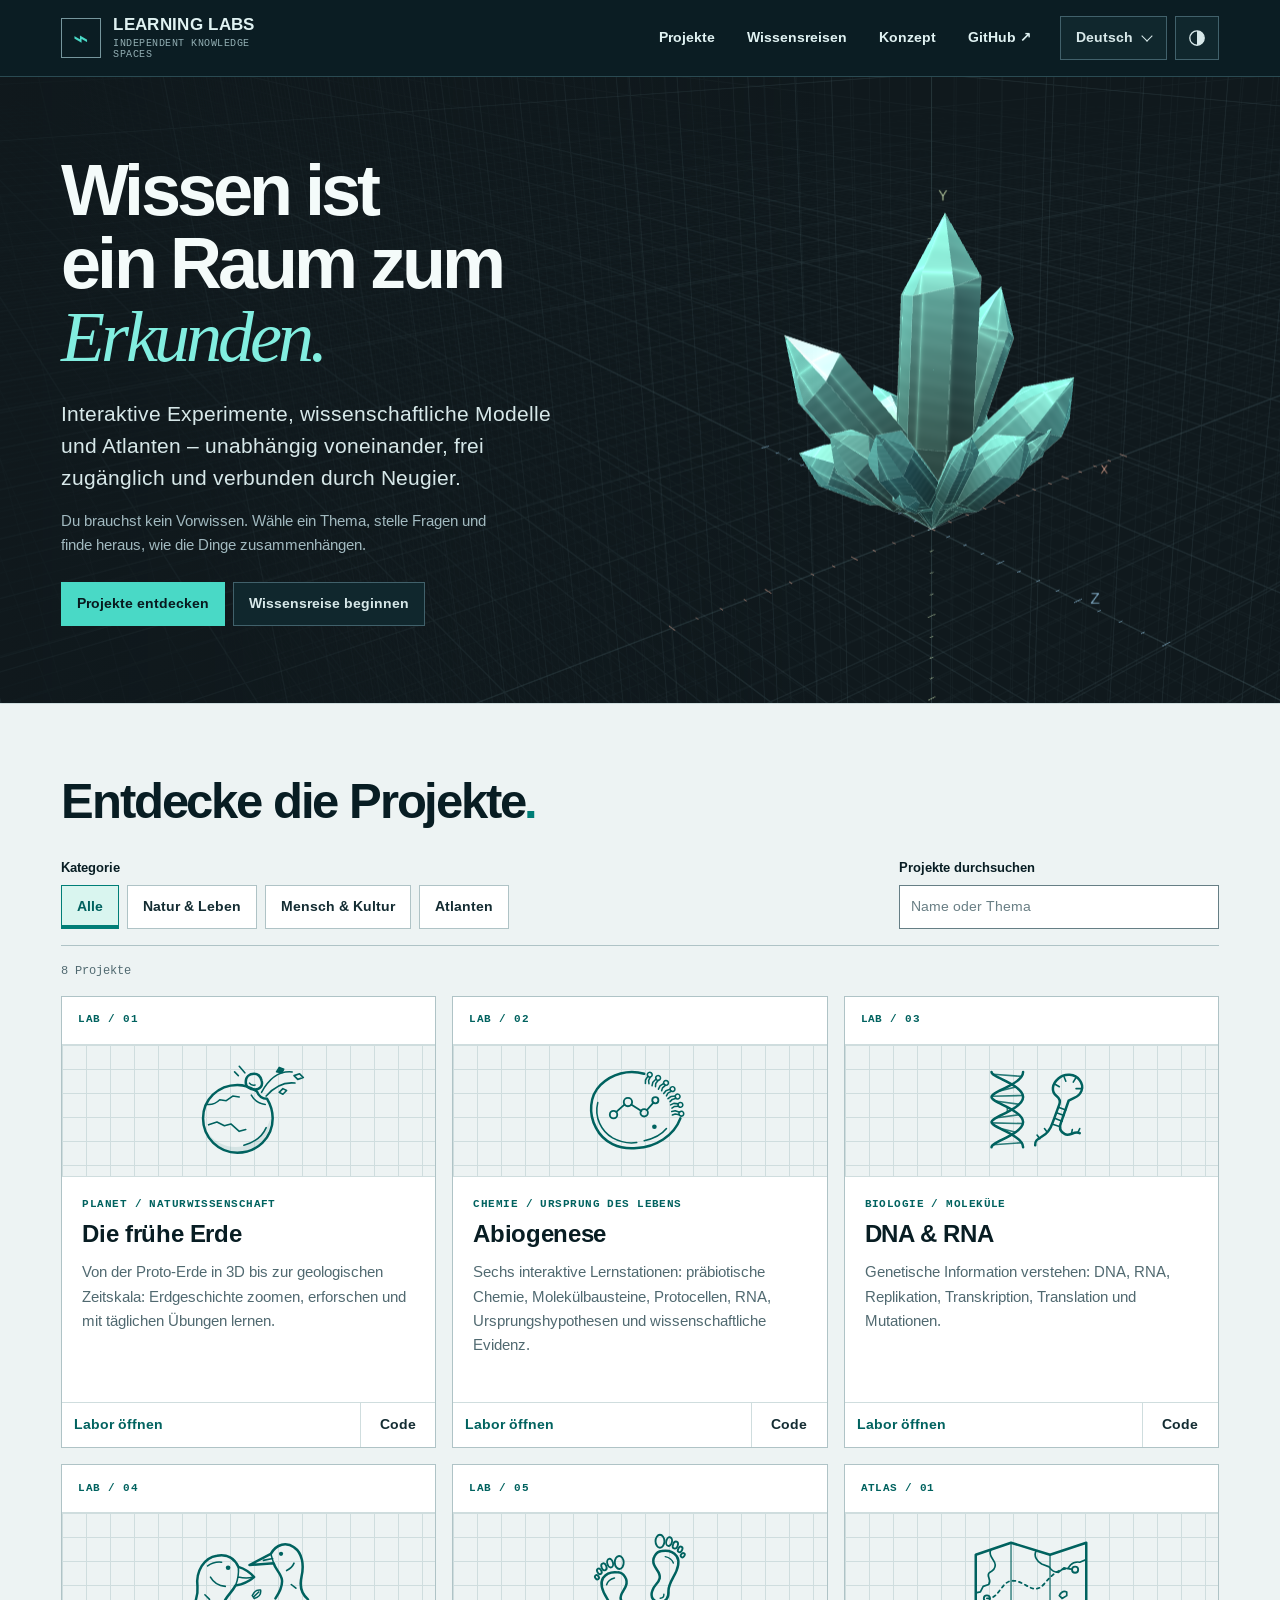
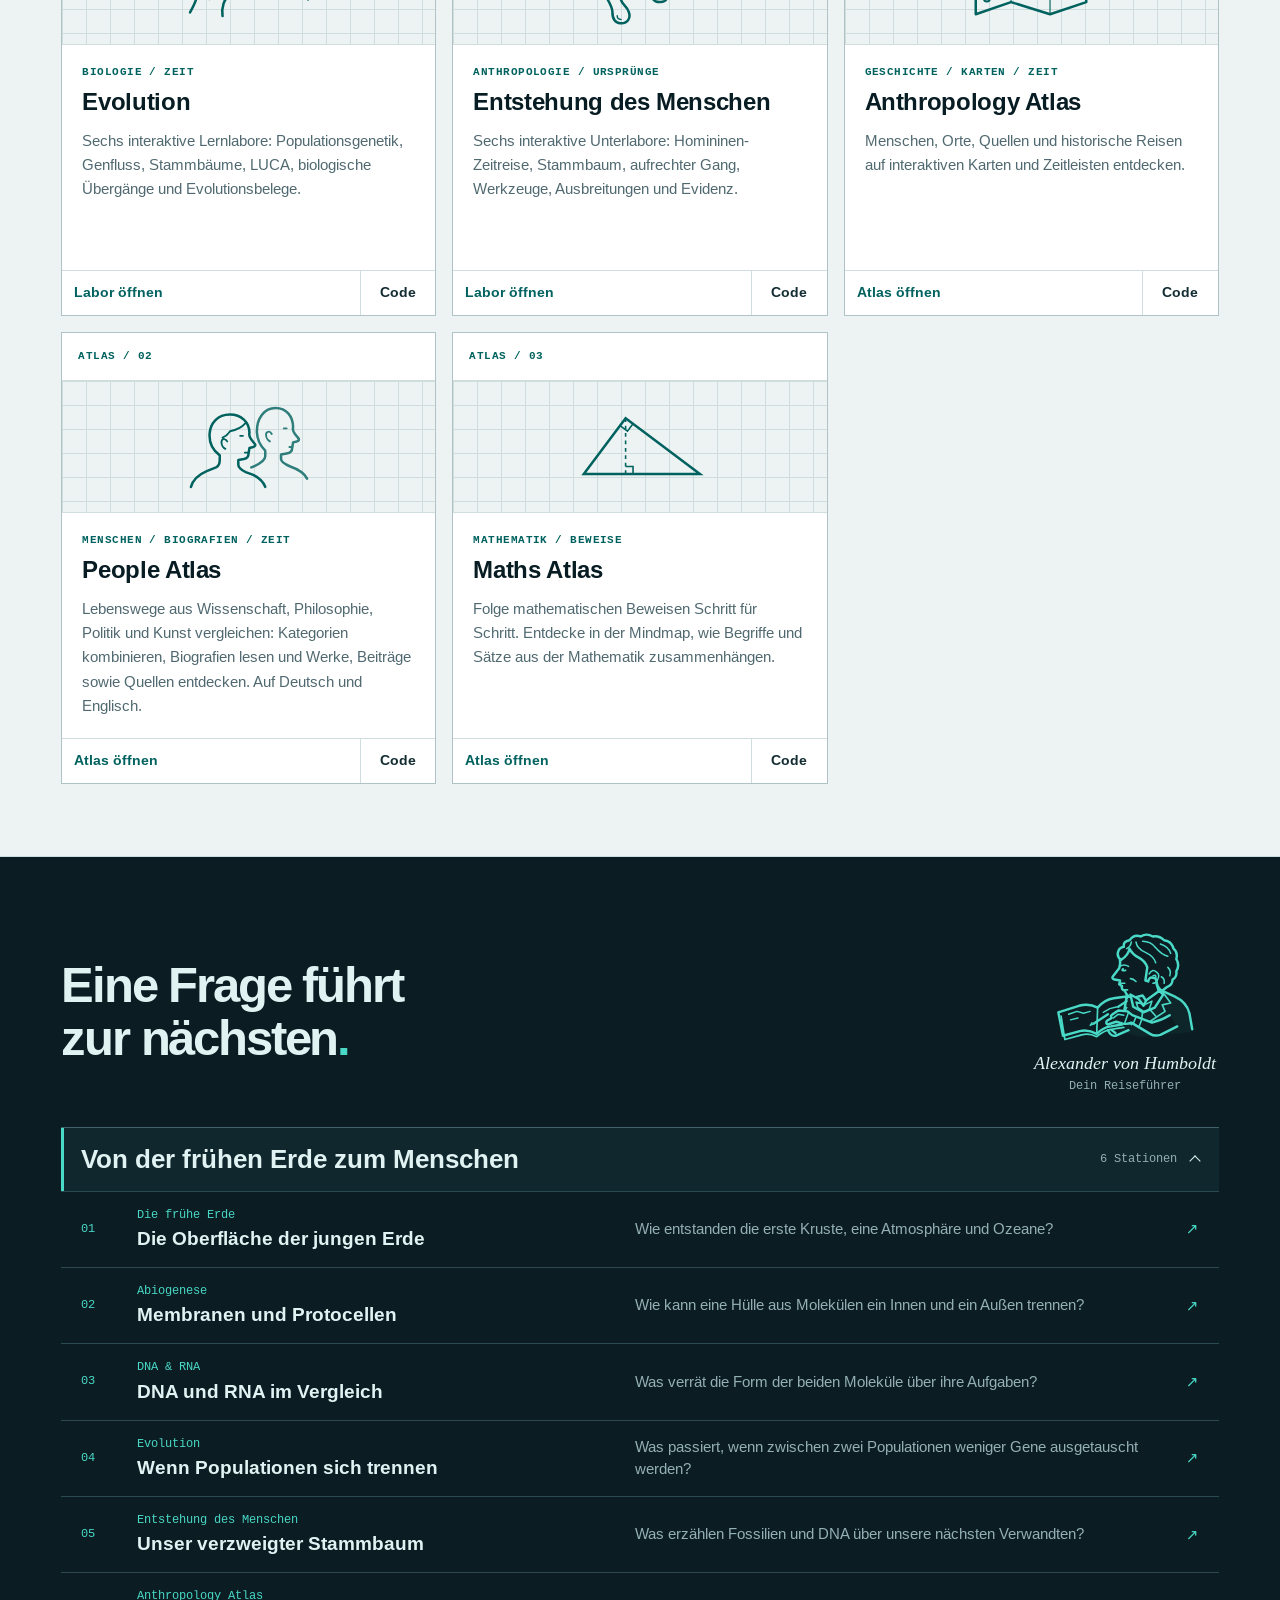
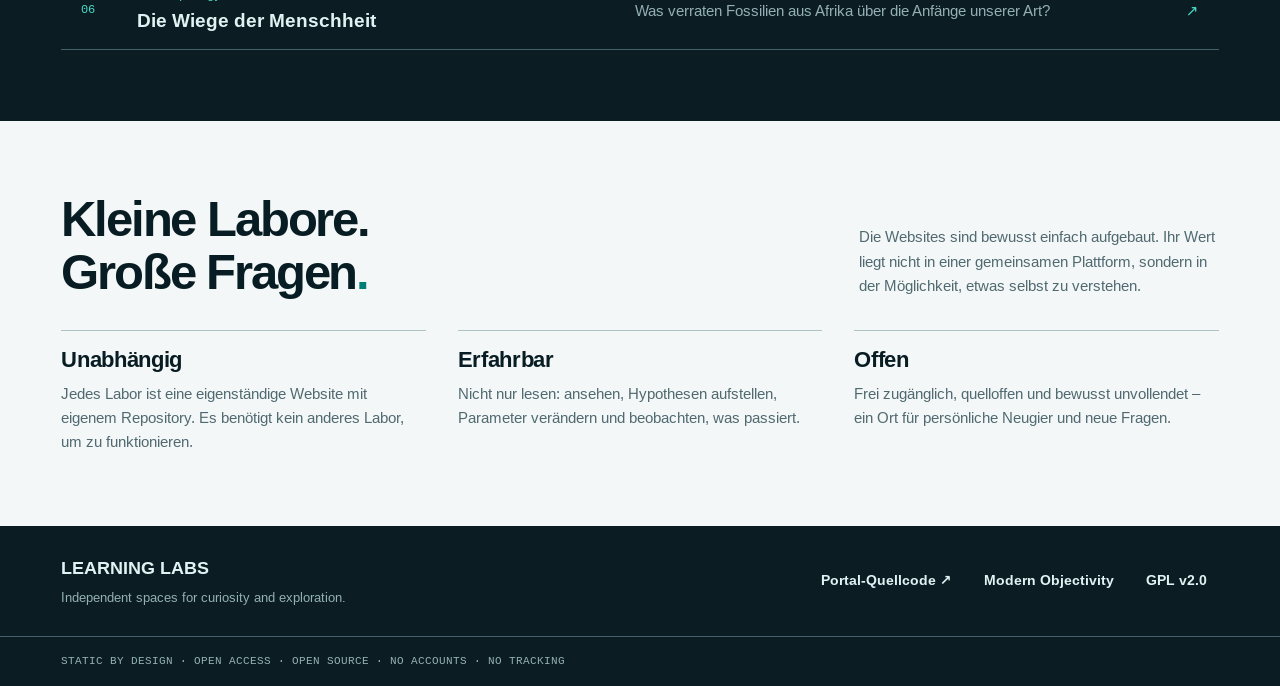
==== index.html @ 0958dcf1 "Make the Anthropology Atlas chapter the sixth journey stop" ====
<!doctype html>
<!-- Source: templates/directory.html, locales/ and journeys/. Publish the checked-in HTML directly. -->
<html lang="de">
<head>
<meta charset="utf-8">
<meta name="viewport" content="width=device-width,initial-scale=1">
<meta name="theme-color" content="#0b1d23">
<meta name="description" content="Unabhängige interaktive Wissenslabore, wissenschaftliche Modelle und Atlanten. Entdecke Projekte und folge einer Wissensreise.">
<title>Learning Labs – Interaktive Labore und Atlanten</title>
<link rel="alternate" hreflang="de" href="index.html">
<link rel="alternate" hreflang="en" href="en.html">
<script>
(() => {
  const media = matchMedia("(prefers-color-scheme: dark)");
  const key = "learning-labs-theme";
  let choice;
  try { choice = localStorage.getItem(key); } catch {}
  function applyTheme() {
    const dark = choice === "dark" || (choice !== "light" && media.matches);
    document.documentElement.dataset.theme = dark ? "dark" : "light";
    document.getElementById("theme-toggle")?.setAttribute("aria-pressed", String(dark));
  }
  applyTheme();
  media.addEventListener("change", applyTheme);
  document.addEventListener("DOMContentLoaded", () => {
    const toggle = document.getElementById("theme-toggle");
    applyTheme();
    toggle.addEventListener("click", () => {
      choice = document.documentElement.dataset.theme === "dark" ? "light" : "dark";
      try { localStorage.setItem(key, choice); } catch {}
      applyTheme();
    });
    toggle.hidden = false;
  });
})();
</script>
<script>
(() => {
  if (!/^https?:$/.test(location.protocol) || !window.IntersectionObserver || !window.ResizeObserver) return;
  const still = matchMedia('(prefers-reduced-motion: reduce), (forced-colors: active)');
  // Choose the seed before the browser can paint the full-grown fallback.
  if (!still.matches) document.documentElement.dataset.crystalView = 'seed';
  document.addEventListener('DOMContentLoaded', () => {
    import('./hero/controls.js').then(({ startCrystal }) => startCrystal(still))
      .catch(() => { delete document.documentElement.dataset.crystalView; });
  }, { once: true });
})();
</script>
<link rel="stylesheet" href="modern-objectivity.css">
<link rel="stylesheet" href="directory.css">
<script defer src="card-illustrations.js"></script>
<script defer src="directory.js"></script>
</head>
<body>
<a class="skip mo-btn" href="#main">Zum Inhalt springen</a>
<header data-theme="dark">
  <div class="wrap header-inner">
    <a class="brand" href="index.html" aria-label="Learning Labs – Startseite">
      <span class="brand-mark" aria-hidden="true">⌁</span>
      <span class="brand-name" lang="en"><strong>LEARNING LABS</strong><small>INDEPENDENT KNOWLEDGE SPACES</small></span>
    </a>
    <nav class="site-nav" aria-label="Hauptnavigation">
      <a href="#projects">Projekte</a>
      <a href="#journeys">Wissensreisen</a>
      <a href="#about">Konzept</a>
      <a href="https://github.com/philippklinz/learning-labs">GitHub<span class="external-mark" aria-hidden="true">↗</span></a>
    </nav>
    <div class="header-tools">
      <details class="language-menu">
        <summary class="mo-btn"><span class="mo-sr-only">Sprache wählen · </span>Deutsch<span class="chevron" aria-hidden="true"></span></summary>
        <nav class="language-options" aria-label="Sprache wählen"><a lang="de" hreflang="de" href="index.html" aria-current="page">Deutsch</a>
<a lang="en" hreflang="en" href="en.html">English</a></nav>
      </details>
      <button type="button" id="theme-toggle" class="mo-btn theme-toggle" aria-label="Dunkelmodus" title="Dunkelmodus" aria-pressed="false" hidden>
        <svg viewBox="0 0 20 20" aria-hidden="true"><circle cx="10" cy="10" r="8" fill="none" stroke="currentColor" stroke-width="1.5"/><path d="M10 2a8 8 0 0 1 0 16z" fill="currentColor"/></svg>
      </button>
    </div>
  </div>
</header>
<main id="main" tabindex="-1">
<section class="hero" data-theme="dark" aria-labelledby="hero-heading">
  <canvas class="hero-canvas" aria-hidden="true"></canvas>
  <div class="wrap hero-inner">
    <div class="hero-copy">
      <h1 id="hero-heading">Wissen ist <br>ein Raum zum<br><em>Erkunden.</em></h1>
      <p class="lead">Interaktive Experimente, wissenschaftliche Modelle und Atlanten – unabhängig voneinander, frei zugänglich und verbunden durch Neugier.</p>
      <p class="intro">Du brauchst kein Vorwissen. Wähle ein Thema, stelle Fragen und finde heraus, wie die Dinge zusammenhängen.</p>
      <div class="hero-links"><a class="mo-btn mo-btn-primary" href="#projects">Projekte entdecken</a><a class="mo-btn" href="#journeys">Wissensreise beginnen</a></div>
    </div>
    <figure class="study-window" role="img" aria-label="Schematische Darstellung eines Kristallbündels, das vom gemeinsamen Fuß im XYZ-Ursprung nach oben und außen wächst.">
      <img class="study-poster" src="hero/kristall.webp" width="960" height="640" alt="">
    </figure>
  </div>
</section>
<section class="catalog" id="projects"><div class="wrap">
  <div class="section-head"><h2>Entdecke die Projekte<span class="period">.</span></h2></div>
  <div class="filters" id="project-filters" hidden>
    <fieldset class="filter-group">
      <legend>Kategorie</legend>
      <div class="filter-buttons">
        <button type="button" class="mo-btn" data-filter="all" aria-controls="project-cards" aria-pressed="true">Alle</button>
        <button type="button" class="mo-btn" data-filter="nature" aria-controls="project-cards" aria-pressed="false">Natur &amp; Leben</button>
        <button type="button" class="mo-btn" data-filter="human" aria-controls="project-cards" aria-pressed="false">Mensch &amp; Kultur</button>
        <button type="button" class="mo-btn" data-filter="atlas" aria-controls="project-cards" aria-pressed="false">Atlanten</button>
      </div>
    </fieldset>
    <div class="search"><label for="project-search">Projekte durchsuchen</label><input type="search" id="project-search" class="mo-input" placeholder="Name oder Thema" autocomplete="off" aria-controls="project-cards"></div>
  </div>
  <p class="results" id="result-count" role="status" aria-live="polite" data-messages="{&quot;one&quot;:&quot;{count} Projekt&quot;,&quot;other&quot;:&quot;{count} Projekte&quot;}">8 Projekte</p>
  <div class="cards" id="project-cards">
<article class="card" data-project="early-earth" data-tags="nature" data-search="erde ursprung planet geologie ozeane atmosphäre frühgeschichte time geologische zeitskala trainer threejs protoerde akkretionsmodell">
  <div class="card-meta"><span class="card-num">LAB / 01</span></div>
  <div class="card-art">
    <svg data-illustration="impact" viewBox="0 0 155 112" fill="none" stroke-width="2.7" stroke-linecap="round" stroke-linejoin="round" aria-hidden="true" focusable="false">
    <path d="M86 36 C79 31 72 29 65 29 C44 29 28 45 28 65 C28 86 45 102 65 102 C86 102 103 86 103 65 Q103 54 97 44 Q89 44 86 36 Z"/>
    <path d="M31 78 C41 92 55 98 71 95 Q92 90 101 65 C101 84 88 98 70 101 Q44 104 31 78Z" fill="currentColor" fill-opacity=".10" stroke="none"/>
    <g stroke-width="1.7">
      <path d="M32 50 Q40 51 46 45 L53 46 L60 41 L67 42 M34 72 L43 69 L51 73 L58 71 L67 79 L74 77 M72 94 Q90 89 96 75"/>
      <path d="M80 40 Q85 49 95 50 M67 9 L73 16 M62 15 L66 19"/>
    </g>
    <g data-part="impactor">
      <path d="M91 24 C93 30 89 34 84 34 C78 34 74 31 74 26 C74 20 78 17 83 17 Q89 17 91 24Z"/>
      <path d="M78 27 Q80 30 84 29" stroke-width="1.65"/>
    </g>
    <g data-part="plume" stroke-width="1.7">
      <path d="M91 37 Q104 13 124 15 M96 41 Q110 25 127 27"/>
    </g>
    <g data-part="shardHigh"><path d="M107 15 L110 10 L115 12 L113 16 Z" fill="currentColor" stroke-width="1.4"/></g>
    <g data-part="shardFar"><path d="M126 19 L132 17 L136 21 L130 23 Z" stroke-width="1.8"/></g>
    <g data-part="shardLow"><path d="M110 37 L114 33 L118 35 L114 39 Z" stroke-width="1.7"/></g>
  </svg>
  </div>
  <div class="card-body">
    <p class="card-category">PLANET / NATURWISSENSCHAFT</p>
    <h3>Die frühe Erde</h3>
    <p>Von der Proto-Erde in 3D bis zur geologischen Zeitskala: Erdgeschichte zoomen, erforschen und mit täglichen Übungen lernen.</p>
  </div>
  <div class="card-actions">
    <a class="mo-btn card-open" href="https://philipp-klinz.net/lab-early-earth/" aria-label="Labor öffnen – Die frühe Erde">Labor öffnen</a>
    <a class="mo-btn card-source" href="https://github.com/philippklinz/lab-early-earth" aria-label="Code – Die frühe Erde">Code</a>
  </div>
</article>
<article class="card" data-project="abiogenesis" data-tags="nature" data-search="abiogenese ursprung leben chemie konzentration wasservolumen verdunstung praebiotisch protocellen membranen molekuele bausteine rna information kopieren hypothesen evidenz forschung studie">
  <div class="card-meta"><span class="card-num">LAB / 02</span></div>
  <div class="card-art">
    <svg data-illustration="vesicle" viewBox="0 0 155 112" fill="none" stroke-width="2.7" stroke-linecap="round" stroke-linejoin="round" aria-hidden="true" focusable="false">
    <defs>
      <g id="card-lipid" stroke-width="1.65">
        <path d="M-1.4 2 L-2.6 6.8 L-1.5 10.5 M1.3 2 L.8 6.5 L2.2 9.5"/>
        <circle r="2.6"/>
      </g>
    </defs>
    <g data-part="membrane">
      <path d="M82 17 C65 12 47 17 35 29 C23 41 22 60 30 75 C38 91 55 99 74 97 C94 96 114 84 121 65"/>
      <path d="M32 48 C28 64 36 79 48 86 Q61 93 74 91 M82 89 Q98 86 106 76" stroke-width="1.65"/>
      <use href="#card-lipid" transform="translate(88 18) rotate(18)"/>
      <use href="#card-lipid" transform="translate(97 21.5) rotate(30)"/>
      <use href="#card-lipid" transform="translate(105.5 26.8) rotate(42)"/>
      <use href="#card-lipid" transform="translate(112.5 33.5) rotate(55)"/>
      <use href="#card-lipid" transform="translate(118 41.5) rotate(69)"/>
      <use href="#card-lipid" transform="translate(121 50.5) rotate(82)"/>
      <use href="#card-lipid" transform="translate(122 60) rotate(95)"/>
    </g>
    <g data-part="chain" stroke-width="2">
      <path d="M52 58 L61 50 M68 50 L79 57 M85 56 L92 48"/>
      <circle cx="49" cy="61" r="4"/>
      <circle cx="64.5" cy="47.5" r="4.5"/>
      <circle cx="82" cy="59" r="4"/>
      <circle cx="94" cy="45.5" r="3.3"/>
    </g>
    <circle data-part="bead" cx="93" cy="74" r="2.5" fill="currentColor" stroke="none"/>
  </svg>
  </div>
  <div class="card-body">
    <p class="card-category">CHEMIE / URSPRUNG DES LEBENS</p>
    <h3>Abiogenese</h3>
    <p>Sechs interaktive Lernstationen: präbiotische Chemie, Molekülbausteine, Protocellen, RNA, Ursprungshypothesen und wissenschaftliche Evidenz.</p>
  </div>
  <div class="card-actions">
    <a class="mo-btn card-open" href="https://philipp-klinz.net/lab-abiogenesis/" aria-label="Labor öffnen – Abiogenese">Labor öffnen</a>
    <a class="mo-btn card-source" href="https://github.com/philippklinz/lab-abiogenesis" aria-label="Code – Abiogenese">Code</a>
  </div>
</article>
<article class="card" data-project="molecular-biology" data-tags="nature" data-search="dna rna molekularbiologie gene proteine transkription translation replikation mutation">
  <div class="card-meta"><span class="card-num">LAB / 03</span></div>
  <div class="card-art">
    <svg data-illustration="molecules" viewBox="0 0 155 112" fill="none" stroke-width="2.7" stroke-linecap="round" stroke-linejoin="round" aria-hidden="true" focusable="false">
    <path data-part="rungs" d="M67.46 19.8 L36.54 17.56 M56.79 28.64 L47.21 23.45 M42.81 35.68 L61.19 31.14 M35.17 41.16 L68.83 40.39 M39.15 46.37 L64.85 49.9 M52 52.8 L52 58.2 M64.85 61.1 L39.15 64.63 M68.83 70.61 L35.17 69.84 M61.19 79.86 L42.81 75.32 M47.21 87.55 L56.79 82.36 M36.54 93.44 L67.46 91.2" stroke-width="1.7" opacity=".82"/>
    <path data-part="backboneA" d="M69 15 C69 20.91 60.9 26.7 52 31.2 C43.1 35.7 35 38.91 35 42 C35 45.09 43.1 48.3 52 52.8 C60.9 57.3 69 63.09 69 69 C69 74.91 60.9 80.7 52 85.2 C43.1 89.7 35 92.91 35 96"/>
    <path data-part="backboneB" d="M35 15 C35 18.09 43.1 21.3 52 25.8 C60.9 30.3 69 36.09 69 42 C69 47.91 60.9 53.7 52 58.2 C43.1 62.7 35 65.91 35 69 C35 72.09 43.1 75.3 52 79.8 C60.9 84.3 69 90.09 69 96"/>
    <g data-part="hairpin">
      <path d="M82 94 C81 86 91 86 96 79 Q99 75 101 69 L108 50 Q110 45 105 41 C99 36 100 28 107 22 C114 16 125 17 130 24 C136 32 131 40 124 43 L118 46 L110 69 Q106 78 114 82 C119 85 124 78 130 81"/>
      <path d="M103 28 L108 31 M113 20 L115 25 M126 21 L123 26 M132 33 L126 33 M107 53l8 3 M105 59l8 3 M103 65l8 3 M100 71l9 3 M87 87l-3-4 M95 80l-3-4 M121 82l1-5 M128 80l2-4" stroke-width="1.7"/>
    </g>
  </svg>
  </div>
  <div class="card-body">
    <p class="card-category">BIOLOGIE / MOLEKÜLE</p>
    <h3>DNA &amp; RNA</h3>
    <p>Genetische Information verstehen: DNA, RNA, Replikation, Transkription, Translation und Mutationen.</p>
  </div>
  <div class="card-actions">
    <a class="mo-btn card-open" href="https://philipp-klinz.net/lab-molecular-biology/" aria-label="Labor öffnen – DNA &amp; RNA">Labor öffnen</a>
    <a class="mo-btn card-source" href="https://github.com/philippklinz/lab-molecular-biology" aria-label="Code – DNA &amp; RNA">Code</a>
  </div>
</article>
<article class="card" data-project="evolution" data-tags="nature" data-search="evolution arten natürliche selektion genetische drift population mutation stammbaum phylogenetik luca grosse uebergaenge evidenz fossilien genfluss">
  <div class="card-meta"><span class="card-num">LAB / 04</span></div>
  <div class="card-art">
    <svg data-illustration="finches" viewBox="0 0 155 112" fill="none" stroke-width="2.7" stroke-linecap="round" stroke-linejoin="round" aria-hidden="true" focusable="false">
    <g data-part="deepBeak">
      <path d="M14 93 C19 84 23 76 22 65 C20 49 29 34 43 32 C54 30 62 35 66 44 Q76 47 83 55 Q75 62 63 64 C59 72 52 76 50 84 Q48 90 49 97"/>
      <path d="M66 44 Q67 54 63 64 M66 55 Q75 57 82 55 M33 43 Q40 38 48 39 M36 55 Q41 64 52 65 M30 74 L35 79" stroke-width="1.7"/>
      <circle cx="55" cy="45" r="2.5" fill="currentColor" stroke="none"/>
    </g>
    <g data-part="fineBeak">
      <path d="M141 79 C134 73 132 64 134 55 C137 42 135 29 126 23 C118 17 107 19 101 30 L78 42 L104 40 C106 47 112 51 113 58 Q114 66 106 78"/>
      <path d="M101 30 L104 40 M93 37 L103 35 M118 48 Q124 45 126 40 M123 63 L128 67" stroke-width="1.7"/>
      <circle cx="112" cy="30" r="2.3" fill="currentColor" stroke="none"/>
    </g>
    <g data-part="seed" stroke-width="1.65">
      <path d="M81 75 Q84 68 90 69 Q91 76 83 78 Z M83 76 L88 71"/>
    </g>
  </svg>
  </div>
  <div class="card-body">
    <p class="card-category">BIOLOGIE / ZEIT</p>
    <h3>Evolution</h3>
    <p>Sechs interaktive Lernlabore: Populationsgenetik, Genfluss, Stammbäume, LUCA, biologische Übergänge und Evolutionsbelege.</p>
  </div>
  <div class="card-actions">
    <a class="mo-btn card-open" href="https://philipp-klinz.net/lab-evolution/" aria-label="Labor öffnen – Evolution">Labor öffnen</a>
    <a class="mo-btn card-source" href="https://github.com/philippklinz/lab-evolution" aria-label="Code – Evolution">Code</a>
  </div>
</article>
<article class="card" data-project="human-origins" data-tags="human" data-search="menschen homininen entstehung mensch fossilien archäologie palaeoanthropologie migration homo sapiens laetoli lucy werkzeuge neandertaler denisova menschenursprung">
  <div class="card-meta"><span class="card-num">LAB / 05</span></div>
  <div class="card-art">
    <svg data-illustration="footsteps" viewBox="0 0 155 112" fill="none" stroke-width="2.7" stroke-linecap="round" stroke-linejoin="round" aria-hidden="true" focusable="false">
    <defs>
      <g id="card-footprint" fill="currentColor">
        <path d="M-11 -11 C-16 -6 -15 3 -12 12 Q-9 22 -10 27 C-12 34 -10 40 -4 41 C3 43 8 38 7 31 C7 25 2 22 2 16 C2 10 8 8 11 3 C15 -3 12 -11 6 -13 Q-4 -17 -11 -11 Z"/>
        <g stroke-width="2">
          <ellipse cx="10" cy="-23" rx="4.8" ry="7" transform="rotate(12 10 -23)"/>
          <ellipse cx=".3" cy="-24.7" rx="3.1" ry="4.8"/>
          <ellipse cx="-7.1" cy="-22.4" rx="2.6" ry="3.9" transform="rotate(-9 -7.1 -22.4)"/>
          <ellipse cx="-13.1" cy="-18.9" rx="2.15" ry="3.2" transform="rotate(-18 -13.1 -18.9)"/>
          <ellipse cx="-17.1" cy="-13.4" rx="1.9" ry="2.5" transform="rotate(-25 -17.1 -13.4)"/>
        </g>
        <path d="M-9 -3 Q-6 -8 1 -8 M-6 32 Q-7 36 -3 37" fill="none" stroke-width="1.55"/>
      </g>
    </defs>
    <g transform="translate(51 64) rotate(-14)">
      <g data-part="leftPrint" fill-opacity="0"><use href="#card-footprint"/></g>
    </g>
    <g transform="translate(104 41) rotate(12) scale(-1 1)">
      <g data-part="rightPrint" fill-opacity="0"><use href="#card-footprint"/></g>
    </g>
  </svg>
  </div>
  <div class="card-body">
    <p class="card-category">ANTHROPOLOGIE / URSPRÜNGE</p>
    <h3>Entstehung des Menschen</h3>
    <p>Sechs interaktive Unterlabore: Homininen-Zeitreise, Stammbaum, aufrechter Gang, Werkzeuge, Ausbreitungen und Evidenz.</p>
  </div>
  <div class="card-actions">
    <a class="mo-btn card-open" href="https://philipp-klinz.net/lab-human-origins/" aria-label="Labor öffnen – Entstehung des Menschen">Labor öffnen</a>
    <a class="mo-btn card-source" href="https://github.com/philippklinz/lab-human-origins" aria-label="Code – Entstehung des Menschen">Code</a>
  </div>
</article>
<article class="card" data-project="anthropology-atlas" data-tags="atlas human" data-search="anthropology atlas anthropologie geschichte historische reisen kolumbus darwin magellan weltkarte zeitleiste menschen orte ereignisse">
  <div class="card-meta"><span class="card-num">ATLAS / 01</span></div>
  <div class="card-art">
    <svg data-illustration="map" viewBox="0 0 155 112" fill="none" stroke-width="2.7" stroke-linecap="round" stroke-linejoin="round" aria-hidden="true" focusable="false">
    <path d="M18 31 L56 18 L98 31 L137 18 V82 L98 95 L56 82 L18 95 Z"/>
    <path d="M56 19 V82 M98 31 V94" stroke-width="1.7" opacity=".72"/>
    <g stroke-width="1.8">
      <path d="M34 26 C31 33 39 36 39 42 Q39 47 33 50 C28 54 36 57 32 63 L26 65 L23 71 L18 72"/>
      <path d="M83 27 C80 32 84 38 89 41 L97 44 Q101 50 107 50 L113 45 L117 46 L120 42 Q124 38 130 39 L137 36"/>
      <path d="M108 75 Q111 69 116 71 L116 75 L111 78 Z"/>
    </g>
    <path data-part="route" d="M30 78 C44 79 45 58 59 59 S80 76 92 62 S111 44 125 47" stroke-width="1.9" stroke-dasharray="3 4"/>
    <g stroke-width="2">
      <circle cx="30" cy="78" r="3.3"/>
      <circle cx="125" cy="47" r="3.3"/>
    </g>
    <circle data-part="traveller" cx="30" cy="78" r="3.5" fill="currentColor" stroke="none" opacity="0"/>
  </svg>
  </div>
  <div class="card-body">
    <p class="card-category">GESCHICHTE / KARTEN / ZEIT</p>
    <h3>Anthropology Atlas</h3>
    <p>Menschen, Orte, Quellen und historische Reisen auf interaktiven Karten und Zeitleisten entdecken.</p>
  </div>
  <div class="card-actions">
    <a class="mo-btn card-open" href="https://philipp-klinz.net/anthropology-atlas-engine/" aria-label="Atlas öffnen – Anthropology Atlas">Atlas öffnen</a>
    <a class="mo-btn card-source" href="https://github.com/philippklinz/anthropology-atlas-engine" aria-label="Code – Anthropology Atlas">Code</a>
  </div>
</article>
<article class="card" data-project="people-atlas" data-tags="atlas human" data-search="people atlas personen menschen biografien biographien lebenswege zeitleiste zeit wissenschaft wissenschaftler wissenschaftlerinnen mathematik mathematiker mathematikerinnen philosophie philosophen philosophinnen erfindungen erfinder erfinderinnen politik kunst literatur frauen forschung deutsch englisch">
  <div class="card-meta"><span class="card-num">ATLAS / 02</span></div>
  <div class="card-art">
    <svg data-illustration="portraits" viewBox="0 0 155 112" fill="none" stroke-width="2.7" stroke-linecap="round" stroke-linejoin="round" aria-hidden="true" focusable="false">
    <g data-part="rear" opacity=".8">
      <path d="M80 78 Q95 72 95 66 V60 C89 54 86 47 86 39 C86 25 94 14 106 14 C118 14 125 23 125 35 Q124 38 127 42 L131 47 Q132 49 129 50 L125 51 L124 57 Q124 62 118 63 L112 64 V69 Q112 73 122 77 Q136 82 140 90"/>
      <path d="M115 36h3 M121 56h3 M102 42c-2-4-7-3-6 2 0 2 2 5 4 6" stroke-width="2"/>
    </g>
    <g data-part="front">
      <path d="M15 99 Q18 88 32 82 L42 78 Q46 76 46 70 V65 C39 60 35 52 35 44 C35 30 44 21 57 21 C69 21 78 29 78 41 Q77 44 80 48 L84 53 Q85 55 82 56 L78 57 L77 63 Q77 68 72 69 L66 70 V75 Q66 79 74 83 L82 86 Q92 91 95 99"/>
      <path d="M74 30 Q68 37 57 39 Q54 44 49 46 M68 44h3 M73 62h4 M54 50c-2-4-7-3-6 2 0 2 2 5 4 6" stroke-width="2"/>
    </g>
  </svg>
  </div>
  <div class="card-body">
    <p class="card-category">MENSCHEN / BIOGRAFIEN / ZEIT</p>
    <h3>People Atlas</h3>
    <p>Lebenswege aus Wissenschaft, Philosophie, Politik und Kunst vergleichen: Kategorien kombinieren, Biografien lesen und Werke, Beiträge sowie Quellen entdecken. Auf Deutsch und Englisch.</p>
  </div>
  <div class="card-actions">
    <a class="mo-btn card-open" href="https://philipp-klinz.net/people-atlas-engine/" aria-label="Atlas öffnen – People Atlas">Atlas öffnen</a>
    <a class="mo-btn card-source" href="https://github.com/philippklinz/people-atlas-engine" aria-label="Code – People Atlas">Code</a>
  </div>
</article>
<article class="card" data-project="maths-atlas" data-tags="atlas" data-search="maths atlas matheatlas mathe-atlas mathe atlas mathematik algebra arithmetik geometrie dreieck höhensatz hoehensatz brüche formeln lemma">
  <div class="card-meta"><span class="card-num">ATLAS / 03</span></div>
  <div class="card-art">
    <svg data-illustration="altitude" viewBox="0 0 155 112" fill="none" stroke-width="2.7" aria-hidden="true" focusable="false">
      <path d="M17 85L62 25L142 85Z"/>
      <path d="M62 25V85" stroke-width="1.7" stroke-dasharray="4 4"/>
      <path d="M56 33l8 6 6-8" stroke-width="1.7"/>
      <path data-part="angle" d="M62 77h8v8" stroke-width="1.7"/>
      <path data-part="construction" d="M62 25V85" pathLength="1" stroke-dasharray="1 1" stroke-dashoffset="1" stroke-width="2" opacity="0"/>
      <circle data-part="plumb" cx="62" cy="25" r="3" fill="currentColor" stroke="none" opacity="0"/>
    </svg>
  </div>
  <div class="card-body">
    <p class="card-category">MATHEMATIK / BEWEISE</p>
    <h3>Maths Atlas</h3>
    <p>Folge mathematischen Beweisen Schritt für Schritt. Entdecke in der Mindmap, wie Begriffe und Sätze aus der Mathematik zusammenhängen.</p>
  </div>
  <div class="card-actions">
    <a class="mo-btn card-open" href="https://philipp-klinz.net/maths-atlas-engine/" aria-label="Atlas öffnen – Maths Atlas">Atlas öffnen</a>
    <a class="mo-btn card-source" href="https://github.com/philippklinz/maths-atlas-engine" aria-label="Code – Maths Atlas">Code</a>
  </div>
</article>
  </div>
  <div id="no-results" class="empty" hidden><strong>Keine passenden Projekte gefunden.</strong><p>Versuche einen anderen Suchbegriff oder setze die Filter zurück.</p><button id="clear-search" class="mo-btn mo-btn-primary" type="button">Alle Projekte anzeigen</button></div>
</div></section>
<section class="journeys" id="journeys" data-theme="dark" aria-labelledby="journeys-heading"><div class="wrap">
  <div class="section-head journey-head">
    <h2 id="journeys-heading">Eine Frage führt <br>zur nächsten<span class="period">.</span></h2>
    <figure class="journey-guide">
      <details class="guide-dialogue">
        <summary aria-labelledby="guide-name guide-role" aria-describedby="guide-greeting" aria-controls="guide-greeting"><svg data-illustration="humboldt" viewBox="0 0 164 126" fill="none" stroke="currentColor" stroke-width="2.6" stroke-linecap="round" stroke-linejoin="round" aria-hidden="true" focusable="false">
  <!-- The high collar, neckcloth and swept-back hair belong to the portrait.
       The open field notebook and pencil give the guide a gesture of his own. -->
  <path fill="currentColor" fill-opacity=".045" d="M91 69 78 78Q69 84 64 98l14 12 21 5 54-5-3-19q-3-13-14-18l-15-9z" stroke="none"/>
  <path d="M89 70 78 77Q68 83 64 98m58-32 13 6q13 6 16 18l3 17"/>
  <path d="m86 72-9 11 7 1-4 7 9 11m34-34 8 11-9 2 3 7-21 14" stroke-width="1.8"/>
  <g data-part="head">
    <path fill="var(--mo-rail)" d="M81 23q-5 6-4 14l-1 5-7 9q-1 2 2 3l6 1-1 4 3 2q-1 4 3 5 3 8 11 7l8-2 4 6 14-8-3-10q10-9 12-24l-12-15z"/>
    <path fill="var(--mo-rail)" d="M78 33q-5-4-3-9 1-4 6-5-1-6 6-7 5-7 12-4 6-4 13 0 7-1 12 4 8 1 10 9 5 4 3 11 4 7 0 13 1 6-4 9 0 6-6 8l-5 4q-5-3-6-9 0-5-4-5-4-1-5 4l-3-1 2-14q-2-7-10-11-6-3-9-9-1 7-9 12z"/>
    <g stroke-width="1.65">
      <path d="M84 21q4-2 5-7m5 0q1 7 10 11 9 4 11 11m-14-23q9 0 14 7 7 8 13 9m-8-13q9 3 11 10m-3 15q4 4 2 9m-9 1q4 2 3 7"/>
      <path d="M77 40q4-3 9 0m-7 4q2 1 4 0m-6 14 5 0m-1 7 4 0m3-12q3 0 6 3"/>
      <path d="M108 48q3-6 8-2 4 3 1 8-2 4-5 4m0-8q4-2 3 2"/>
    </g>
    <circle cx="80" cy="43" r="1.25" fill="currentColor" stroke="none"/>
  </g>
  <path fill="var(--mo-rail)" d="m88 70 9 5 5 7 3-6 14-10 4 4-9 14-12 5-11-6z"/>
  <path d="m94 78 9 3 8-4-3 9-6 2-6-4zm7 10-1 9m8-12 7 8" stroke-width="1.7"/>
  <!-- The pages share a spine; the lower corner is supported by the other hand. -->
  <path fill="var(--mo-rail)" d="m11 89 22-7q11-3 20 2 8-9 17-10l14-2-5 30-12 2q-8 1-15 8-9-5-18-3l-18 5z"/>
  <path d="m14 93 4 25 18-5q8-2 16 2 8-7 17-8l12-2m-28-21-1 28" stroke-width="1.8"/>
  <path d="m22 91 9-3 7 2 7-2m-21 9 8-2m27-6 7-4 8-2" stroke-width="1.5"/>
  <path d="M64 108q3 7 8 6l14-6m-18 0 4 3"/>
  <g data-part="writingHand">
    <path fill="var(--mo-rail)" d="M130 92q-8 5-19 8l-21-8-5-4-10-1-6 4q-3 2-1 4l-5 3q-2 3 1 4l9-3 7 2q5 1 9-1l20 12q5 3 11 1l18-9"/>
    <path d="m86 89-4 11m12-6-3 7m9-4-3 8m-27-10 5-4 6 1" stroke-width="1.65"/>
    <path d="m49 101 15-10m11-8 9-6" stroke-width="2.5"/>
    <path d="m49 101-4 2 2-3" stroke-width="1.45"/>
  </g>
</svg></summary>
        <p class="guide-speech" id="guide-greeting">Was wollen wir heute erkunden?</p>
      </details>
      <figcaption><strong id="guide-name">Alexander von Humboldt</strong><span id="guide-role">Dein Reiseführer</span></figcaption>
    </figure>
  </div>
  <div class="journey-shelf">
    <details class="journey" name="knowledge-journeys" id="journey-early-earth-to-humans" open>
      <summary><span class="journey-title">Von der frühen Erde zum Menschen</span><span class="journey-count">6 Stationen</span><span class="chevron" aria-hidden="true"></span></summary>
      <ol class="journey-list"><li id="journey-early-earth-to-humans-young-earth">
        <a href="https://philipp-klinz.net/lab-early-earth/04_junge_erde.html#process-heading">
          <span class="route-num" aria-hidden="true">01</span>
          <span class="route-copy"><span class="route-project">Die frühe Erde</span><strong>Die Oberfläche der jungen Erde</strong></span>
          <span class="route-question">Wie entstanden die erste Kruste, eine Atmosphäre und Ozeane?</span>
          <span class="route-arrow" aria-hidden="true">↗</span>
        </a>
      </li>
<li id="journey-early-earth-to-humans-protocells">
        <a href="https://philipp-klinz.net/lab-abiogenesis/03_protocellen.html#membrane-title">
          <span class="route-num" aria-hidden="true">02</span>
          <span class="route-copy"><span class="route-project">Abiogenese</span><strong>Membranen und Protocellen</strong></span>
          <span class="route-question">Wie kann eine Hülle aus Molekülen ein Innen und ein Außen trennen?</span>
          <span class="route-arrow" aria-hidden="true">↗</span>
        </a>
      </li>
<li id="journey-early-earth-to-humans-dna-and-rna">
        <a href="https://philipp-klinz.net/lab-molecular-biology/01_dna_rna.html">
          <span class="route-num" aria-hidden="true">03</span>
          <span class="route-copy"><span class="route-project">DNA &amp; RNA</span><strong>DNA und RNA im Vergleich</strong></span>
          <span class="route-question">Was verrät die Form der beiden Moleküle über ihre Aufgaben?</span>
          <span class="route-arrow" aria-hidden="true">↗</span>
        </a>
      </li>
<li id="journey-early-earth-to-humans-speciation">
        <a href="https://philipp-klinz.net/lab-evolution/02_artbildung.html">
          <span class="route-num" aria-hidden="true">04</span>
          <span class="route-copy"><span class="route-project">Evolution</span><strong>Wenn Populationen sich trennen</strong></span>
          <span class="route-question">Was passiert, wenn zwischen zwei Populationen weniger Gene ausgetauscht werden?</span>
          <span class="route-arrow" aria-hidden="true">↗</span>
        </a>
      </li>
<li id="journey-early-earth-to-humans-human-family-tree">
        <a href="https://philipp-klinz.net/lab-human-origins/02_stammbaum.html">
          <span class="route-num" aria-hidden="true">05</span>
          <span class="route-copy"><span class="route-project">Entstehung des Menschen</span><strong>Unser verzweigter Stammbaum</strong></span>
          <span class="route-question">Was erzählen Fossilien und DNA über unsere nächsten Verwandten?</span>
          <span class="route-arrow" aria-hidden="true">↗</span>
        </a>
      </li>
<li id="journey-early-earth-to-humans-cradle-of-humankind">
        <a href="https://philipp-klinz.net/anthropology-atlas-engine/#/v1/chapter/chapter%3Acradle-of-humankind?lang=de">
          <span class="route-num" aria-hidden="true">06</span>
          <span class="route-copy"><span class="route-project">Anthropology Atlas</span><strong>Die Wiege der Menschheit</strong></span>
          <span class="route-question">Was verraten Fossilien aus Afrika über die Anfänge unserer Art?</span>
          <span class="route-arrow" aria-hidden="true">↗</span>
        </a>
      </li></ol>
    </details>
  </div>
</div></section>
<section class="about wrap" id="about">
  <div class="section-head"><h2>Kleine Labore. <br>Große Fragen<span class="period">.</span></h2><p>Die Websites sind bewusst einfach aufgebaut. Ihr Wert liegt nicht in einer gemeinsamen Plattform, sondern in der Möglichkeit, etwas selbst zu verstehen.</p></div>
  <div class="principles">
    <article><h3>Unabhängig</h3><p>Jedes Labor ist eine eigenständige Website mit eigenem Repository. Es benötigt kein anderes Labor, um zu funktionieren.</p></article>
    <article><h3>Erfahrbar</h3><p>Nicht nur lesen: ansehen, Hypothesen aufstellen, Parameter verändern und beobachten, was passiert.</p></article>
    <article><h3>Offen</h3><p>Frei zugänglich, quelloffen und bewusst unvollendet – ein Ort für persönliche Neugier und neue Fragen.</p></article>
  </div>
</section>
</main>
<footer data-theme="dark">
  <div class="wrap footer-inner">
    <div class="footer-brand" lang="en"><strong>LEARNING LABS</strong><p>Independent spaces for curiosity and exploration.</p></div>
    <div class="footer-links"><a href="https://github.com/philippklinz/learning-labs">Portal-Quellcode<span class="external-mark" aria-hidden="true">↗</span></a><a href="https://philipp-klinz.net/modern-objectivity-style/">Modern Objectivity</a><a href="LICENSE">GPL v2.0</a></div>
  </div>
  <div class="wrap foot-bar"><span lang="en">STATIC BY DESIGN · OPEN ACCESS · OPEN SOURCE · NO ACCOUNTS · NO TRACKING</span></div>
</footer>
</body>
</html>
---- modern-objectivity.css ----
@import url("fonts/liberation/LiberationFontsWeb.css");

/*
Modern Objectivity — Laboratory Style Kit v0.1
GPL-2.0-only • practical reference implementation, not a universal brand.
Semantic tokens are intentionally overridable for each laboratory stage.
*/
:root {
  color-scheme: light;
  --mo-font: "Liberation Sans Web", "Liberation Sans", "DejaVu Sans", Arial, sans-serif;
  --mo-mono: "Liberation Mono Web", "Liberation Mono", "DejaVu Sans Mono", Consolas, monospace;
  --mo-serif: "Liberation Serif Web", "Liberation Serif", Georgia, serif;
  --mo-bg: #f3f7f7;
  --mo-surface: #ffffff;
  --mo-surface-2: #edf3f3;
  --mo-surface-3: #e3eded;
  --mo-text: #132c32;
  --mo-text-strong: #081d23;
  --mo-muted: #506970;
  --mo-border: #cfddde;
  --mo-border-strong: #afc3c6;
  --mo-accent: #007e77;
  --mo-accent-active: #00625f;
  --mo-accent-light: #d9f5ef;
  --mo-accent-glow: #13d4b8;
  --mo-focus: #006f87;
  --mo-control-border: #667e85;
  --mo-danger: #b83d42;
  --mo-danger-bg: #fff0f0;
  --mo-warning: #986213;
  --mo-warning-bg: #fff4dd;
  --mo-ok: #147b58;
  --mo-ok-bg: #e1f6eb;
  --mo-info: #285f9c;
  --mo-info-bg: #e9f3fc;
  --mo-rail: #0b1d23;
  --mo-rail-text: #e0f2f2;
  --mo-rail-muted: #94b0b5;
  --mo-shadow: 0 14px 40px rgba(12, 45, 50, .07);
  /* Interface containers and controls have square corners. */
  --mo-control-height: 2.75rem;
  --mo-control-height-sm: 2.25rem;
  --mo-control-height-lg: 3rem;
  --mo-radius: 0;
  --mo-radius-sm: 0;
  --mo-space-1: 4px;
  --mo-space-2: 8px;
  --mo-space-3: 12px;
  --mo-space-4: 16px;
  --mo-space-5: 20px;
  --mo-space-6: 24px;
  --mo-space-8: 32px;
  --mo-space-10: 40px;
  --mo-space-12: 48px;
  --mo-page-width: 1280px;
}
[data-theme="dark"] {
  color-scheme: dark;
  --mo-bg: #08191e;
  --mo-surface: #10272d;
  --mo-surface-2: #162f35;
  --mo-surface-3: #1e3a42;
  --mo-text: #d7e8e9;
  --mo-text-strong: #f4fbfa;
  --mo-muted: #a2bac0;
  --mo-border: #2a4a52;
  --mo-border-strong: #41616b;
  --mo-accent: #49d9c6;
  --mo-accent-active: #82eee0;
  --mo-accent-light: #16443f;
  --mo-accent-glow: #5ef6dd;
  --mo-focus: #81d8ff;
  --mo-control-border: #76969d;
  --mo-danger: #ff949b;
  --mo-danger-bg: #3c252a;
  --mo-warning: #f5ca75;
  --mo-warning-bg: #3c321f;
  --mo-ok: #7ee6b8;
  --mo-ok-bg: #173d34;
  --mo-info: #9ccaff;
  --mo-info-bg: #20354d;
  --mo-shadow: 0 16px 44px rgba(0, 0, 0, .18);
}
*, *::before, *::after { box-sizing: border-box; }
html { scroll-behavior: smooth; scroll-padding-top: 24px; }
body { margin: 0; background: var(--mo-bg); color: var(--mo-text); font: 400 15px/1.62 var(--mo-font); -webkit-font-smoothing: antialiased; }
button, input, textarea, select { font: inherit; border-radius:var(--mo-radius-sm); }
button { cursor: pointer; }
a { color: var(--mo-accent); text-underline-offset: 3px; }
a:hover { color: var(--mo-accent-active); }
:focus-visible { outline: 3px solid var(--mo-focus) !important; outline-offset: 3px; }
::selection { background: var(--mo-accent); color: var(--mo-on-accent,#fff); }
h1,h2,h3,h4,p,figure { margin-top: 0; }
h1,h2,h3,h4 { color: var(--mo-text-strong); line-height: 1.18; letter-spacing: -.028em; }
h1 { font-size: clamp(2.4rem, 5vw, 4.8rem); font-weight: 650; }
h2 { font-size: clamp(1.6rem, 2.5vw, 2.6rem); font-weight: 650; }
h3 { font-size: 1.12rem; letter-spacing: -.015em; }
p { max-width: 75ch; }
small, .mo-small { font-size: .81rem; }
.mo-mono, code, pre, kbd { font-family: var(--mo-mono); font-variant-numeric: tabular-nums; }
code { font-size: .89em; }
.mo-tabular { font-variant-numeric: tabular-nums; font-feature-settings: "tnum"; }
.mo-muted { color: var(--mo-muted); }
.mo-eyebrow, .mo-kicker { display:block; font: 700 11px/1.5 var(--mo-mono); text-transform: uppercase; letter-spacing: .13em; color: var(--mo-accent); }
.mo-kicker { margin-bottom: 12px; }
.mo-lead { font-size: clamp(1.05rem, 1.6vw, 1.3rem); line-height: 1.65; color: var(--mo-muted); max-width: 69ch; }
.mo-strong { font-weight: 700; }
.mo-rule { border: 0; border-top: 1px solid var(--mo-border); margin: 28px 0; }
.mo-sr-only { position: absolute!important; width:1px!important; height:1px!important; overflow:hidden!important; clip:rect(0,0,0,0)!important; white-space:nowrap!important; }

/* Shell / page */
.mo-shell { display:grid; grid-template-columns: 254px minmax(0,1fr); min-height:100vh; }
.mo-sidebar { background: var(--mo-rail); color: var(--mo-rail-text); padding: 28px 18px; min-width:0; position:sticky; top:0; height:100vh; overflow-y:auto; display:flex; flex-direction:column; gap:28px; }
.mo-brand { display:flex; align-items:center; gap:12px; text-decoration:none; color:var(--mo-rail-text); line-height:1.2; font-weight:700; letter-spacing:.01em; font-size:14px; }
.mo-brand:hover { color:var(--mo-rail-text); }
.mo-brand-mark { width:35px; height:35px; flex:none; display:grid; place-items:center; color:#71eedb; background:linear-gradient(135deg,#123f40,#0b232a); border:1px solid #39746f; border-radius:var(--mo-radius-sm); font:700 18px var(--mo-mono); }
.mo-brand small { display:block; margin-top:3px; color:var(--mo-rail-muted); font:400 10px var(--mo-mono); letter-spacing:.08em; text-transform:uppercase; }
.mo-nav-group { margin-bottom:17px; }
.mo-nav-title { font:700 10px/1.5 var(--mo-mono); color:#7ca5a8; text-transform:uppercase; letter-spacing:.15em; padding:0 12px; margin-bottom:7px; }
.mo-nav { display:grid; gap:3px; }
.mo-nav a { display:flex; align-items:center; justify-content:space-between; gap:8px; padding:9px 12px; border-radius:var(--mo-radius-sm); color:var(--mo-rail-muted); text-decoration:none; font-size:13px; transition:background .15s,color .15s; }
.mo-nav a:hover,.mo-nav a[aria-current="page"],.mo-nav a.is-active { color:#f0ffff; background:#18363c; }
.mo-nav a[aria-current="page"]::after,.mo-nav a.is-active::after { content:""; width:5px; height:5px; border-radius:50%; background:#5ae6ce; }
.mo-sidebar-foot { margin-top:auto; padding:15px 12px 0; border-top:1px solid #2d4b50; color:var(--mo-rail-muted); font:11px/1.6 var(--mo-mono); }
.mo-main { min-width:0; }
.mo-topbar { display:flex; justify-content:space-between; align-items:center; gap:16px; min-height:68px; border-bottom:1px solid var(--mo-border); padding:14px clamp(22px,4vw,56px); background:var(--mo-surface); }
.mo-topbar-path { font:12px var(--mo-mono); color:var(--mo-muted); word-break:break-word; }
.mo-topbar-path strong { color:var(--mo-text-strong); font-weight:700; }
.mo-topbar-actions { display:flex; gap:9px; align-items:center; flex-wrap:wrap; }
.mo-topbar .mo-btn,.mo-topbar .mo-select { min-height:var(--mo-control-height); padding-block:9px; font-size:.8125rem; line-height:1.25; }
.mo-content { width:min(100%, var(--mo-page-width)); margin:0 auto; padding:38px clamp(20px,4vw,56px) 90px; }
.mo-section { padding-top:46px; padding-bottom:46px; border-bottom:1px solid var(--mo-border); }
.mo-section-head { display:flex; justify-content:space-between; align-items:end; gap:22px; margin-bottom:25px; }
.mo-section-head h2 { margin:0 0 7px; }
.mo-section-head p { margin:0; color:var(--mo-muted); }
.mo-hero { position:relative; isolation:isolate; overflow:hidden; background:#0b2229; border-radius:var(--mo-radius-sm); padding:clamp(30px,6vw,74px); color:#e5f6f4; min-height:385px; display:flex; flex-direction:column; justify-content:center; margin-bottom:12px; }
.mo-hero::before { content:""; position:absolute; inset:0; z-index:-2; background-image:linear-gradient(rgba(111,199,192,.06) 1px,transparent 1px),linear-gradient(90deg,rgba(111,199,192,.06) 1px,transparent 1px); background-size:32px 32px; mask-image:linear-gradient(to left,black,transparent 80%); }
.mo-hero::after { content:""; position:absolute; right:-110px; top:-125px; width:490px; aspect-ratio:1; z-index:-1; background:radial-gradient(circle at 45% 45%,transparent 18%,rgba(48,235,199,.20) 18.3%,transparent 18.8%,transparent 31%,rgba(48,235,199,.16) 31.3%,transparent 31.8%,transparent 49%,rgba(48,235,199,.10) 49.3%,transparent 49.8%); transform:rotate(-18deg); }
.mo-hero h1 { color:#fff; max-width:720px; margin:18px 0 18px; letter-spacing:-.055em; }
.mo-hero p { color:#b1d3d5; font-size:18px; max-width:590px; }
.mo-hero .mo-eyebrow { color:#64e8d1; }
.mo-hero-actions { display:flex; gap:10px; flex-wrap:wrap; margin-top:17px; }

/* Layout */
.mo-grid { display:grid; gap:16px; }
.mo-grid-2 { grid-template-columns:repeat(2,minmax(0,1fr)); }
.mo-grid-3 { grid-template-columns:repeat(3,minmax(0,1fr)); }
.mo-grid-4 { grid-template-columns:repeat(4,minmax(0,1fr)); }
.mo-flex { display:flex; align-items:center; gap:12px; }
.mo-between { display:flex; align-items:center; justify-content:space-between; gap:12px; }
.mo-wrap { flex-wrap:wrap; }
.mo-stack { display:grid; gap:14px; }
.mo-panel, .mo-card { background:var(--mo-surface); border:1px solid var(--mo-border); border-radius:var(--mo-radius); }
.mo-panel { padding:24px; }
.mo-card { padding:22px; box-shadow:var(--mo-shadow); }
.mo-card-head { display:flex; justify-content:space-between; align-items:center; gap:12px; margin-bottom:15px; }
.mo-card-head h3 { margin:0; }
.mo-stat { display:flex; flex-direction:column; gap:5px; min-width:0; }
.mo-stat-value { font:650 clamp(1.6rem,2.6vw,2.4rem)/1.13 var(--mo-mono); color:var(--mo-text-strong); letter-spacing:-.055em; }
.mo-stat-label { font-size:12px; color:var(--mo-muted); }
.mo-stat-foot { font:11px var(--mo-mono); color:var(--mo-accent); margin-top:8px; }

/* Controls */
.mo-btn { display:inline-flex; align-items:center; justify-content:center; gap:8px; appearance:none; padding:10px 15px; min-height:var(--mo-control-height); color:var(--mo-text); background:var(--mo-surface); border:1px solid var(--mo-border-strong); border-radius:var(--mo-radius-sm); font:700 .875rem/1.25 var(--mo-font); text-decoration:none; transition:background .13s,border-color .13s,transform .13s; white-space:nowrap; }
.mo-btn:hover { background:var(--mo-surface-2); color:var(--mo-text-strong); border-color:var(--mo-accent); }
.mo-btn:active { transform:translateY(1px); }
.mo-btn:disabled { opacity:.48; cursor:not-allowed; transform:none; }
.mo-btn-primary { color:var(--mo-on-accent,#fff); background:var(--mo-button-bg,#007e77); border-color:var(--mo-button-bg,#007e77); }
.mo-btn-primary:hover { color:var(--mo-on-accent-hover,#fff); background:var(--mo-button-hover,#00635e); border-color:var(--mo-button-hover,#00635e); }
.mo-btn-quiet { background:transparent; border-color:transparent; }
.mo-btn-quiet:hover { background:var(--mo-surface-2); }
.mo-btn-danger { color:var(--mo-danger); border-color:var(--mo-danger); }
.mo-btn-sm { min-height:var(--mo-control-height-sm); padding:7px 11px; font-size:.8125rem; }
.mo-btn-lg { min-height:var(--mo-control-height-lg); padding:12px 21px; }
.mo-btn-on-dark { background:#1a494a; color:#e9fffc; border-color:#3d817b; }
.mo-btn-on-dark:hover { background:#23605f; border-color:#69d7ca; color:#fff; }
.mo-field { display:grid; gap:7px; min-width:0; }
.mo-field-label { font-size:12px; font-weight:700; color:var(--mo-text-strong); }
.mo-field-help { font-size:11px; color:var(--mo-muted); }
.mo-input,.mo-select,.mo-textarea { width:100%; min-height:var(--mo-control-height); font-size:.875rem; line-height:1.25; border:1px solid var(--mo-border-strong); border-radius:var(--mo-radius-sm); background:var(--mo-surface); color:var(--mo-text-strong); padding:9px 11px; outline:none; }
.mo-input::placeholder,.mo-textarea::placeholder { color:var(--mo-muted); opacity:.85; }
.mo-input:focus,.mo-select:focus,.mo-textarea:focus { border-color:var(--mo-accent); box-shadow:0 0 0 3px var(--mo-accent-light); }
.mo-input:disabled,.mo-select:disabled { opacity:.55; }
.mo-input[aria-invalid="true"] { border-color:var(--mo-danger); }
.mo-textarea { min-height:106px; resize:vertical; }
.mo-check { display:inline-flex; align-items:center; gap:9px; color:var(--mo-text); font-size:13px; cursor:pointer; }
.mo-check input { accent-color:var(--mo-accent); width:17px; height:17px; }
.mo-check input[type="checkbox"] { appearance:none; display:grid; place-content:center; flex:none; margin:0; border:1px solid var(--mo-border-strong); background:var(--mo-surface); color:var(--mo-accent); }
.mo-check input[type="checkbox"]::before { content:""; width:9px; height:5px; border-left:2px solid currentColor; border-bottom:2px solid currentColor; transform:translateY(-1px) rotate(-45deg); visibility:hidden; }
.mo-check input[type="checkbox"]:checked::before { visibility:visible; }
.mo-check input[type="checkbox"]:indeterminate::before { height:0; border-left:0; transform:none; visibility:visible; }
.mo-check input:disabled { opacity:.55; cursor:not-allowed; }
.mo-range { appearance:none; width:100%; height:20px; margin:0; background:transparent; accent-color:var(--mo-accent); cursor:pointer; }
.mo-range::-webkit-slider-runnable-track { height:6px; border-radius:var(--mo-radius-sm); background:var(--mo-surface-3); }
.mo-range::-moz-range-track { height:6px; border-radius:var(--mo-radius-sm); background:var(--mo-surface-3); }
.mo-range::-moz-range-progress { height:6px; border-radius:var(--mo-radius-sm); background:var(--mo-accent); }
.mo-range::-webkit-slider-thumb { appearance:none; width:16px; height:16px; margin-top:-5px; border:1px solid var(--mo-accent-active); border-radius:var(--mo-radius-sm); background:var(--mo-accent); }
.mo-range::-moz-range-thumb { width:16px; height:16px; border:1px solid var(--mo-accent-active); border-radius:var(--mo-radius-sm); background:var(--mo-accent); }
.mo-range:disabled { opacity:.55; cursor:not-allowed; }
.mo-switch { display:inline-flex; align-items:center; gap:10px; font-size:12px; cursor:pointer; }
.mo-switch input { appearance:none; width:38px; height:22px; border-radius:var(--mo-radius-sm); border:1px solid var(--mo-border-strong); background:var(--mo-surface-3); position:relative; transition:background .15s; }
.mo-switch input::after { content:""; width:16px; height:16px; top:2px; left:2px; border-radius:var(--mo-radius-sm); position:absolute; background:var(--mo-muted); transition:transform .15s, background .15s; }
.mo-switch input:checked { background:var(--mo-accent); border-color:var(--mo-accent); }
.mo-switch input:checked::after { transform:translateX(16px); background:#fff; }
.mo-switch input:focus-visible { outline:3px solid var(--mo-focus); outline-offset:2px; }

/* Status, notes, progress */
.mo-badge { display:inline-flex; gap:7px; align-items:center; min-height:23px; padding:2px 8px; font:700 10px/1.4 var(--mo-mono); text-transform:uppercase; letter-spacing:.045em; border:1px solid var(--mo-border); border-radius:var(--mo-radius-sm); color:var(--mo-muted); background:var(--mo-surface-2); }
.mo-badge::before { content:""; width:6px; height:6px; border-radius:50%; background:currentColor; }
.mo-badge-success { color:var(--mo-ok); border-color:color-mix(in srgb,var(--mo-ok) 25%,var(--mo-border)); background:var(--mo-ok-bg); }
.mo-badge-warning { color:var(--mo-warning); border-color:color-mix(in srgb,var(--mo-warning) 25%,var(--mo-border)); background:var(--mo-warning-bg); }
.mo-badge-danger { color:var(--mo-danger); border-color:color-mix(in srgb,var(--mo-danger) 25%,var(--mo-border)); background:var(--mo-danger-bg); }
.mo-badge-info { color:var(--mo-info); border-color:color-mix(in srgb,var(--mo-info) 25%,var(--mo-border)); background:var(--mo-info-bg); }
.mo-note { display:flex; align-items:flex-start; gap:13px; padding:14px 16px; border-left:3px solid var(--mo-accent); background:var(--mo-accent-light); color:var(--mo-text); border-radius:var(--mo-radius-sm); font-size:13px; }
.mo-note-warning { border-color:var(--mo-warning); background:var(--mo-warning-bg); }
.mo-note-danger { border-color:var(--mo-danger); background:var(--mo-danger-bg); }
.mo-progress { height:6px; width:100%; overflow:hidden; border-radius:var(--mo-radius-sm); background:var(--mo-surface-3); }
.mo-progress > span { display:block; height:100%; border-radius:var(--mo-radius-sm); background:var(--mo-accent); transition:width .25s ease; }
.mo-meter { display:grid; gap:8px; }
.mo-meter-label { display:flex; justify-content:space-between; font:11px var(--mo-mono); gap:8px; color:var(--mo-muted); }
.mo-meter-label strong { color:var(--mo-text-strong); }

/* Tabs */
.mo-tabs { display:flex; gap:4px; flex-wrap:wrap; border-bottom:1px solid var(--mo-border); margin-bottom:19px; }
.mo-tab { appearance:none; background:transparent; border:0; border-bottom:2px solid transparent; color:var(--mo-muted); padding:10px 15px 12px; margin-bottom:-1px; font:700 12px var(--mo-font); }
.mo-tab[aria-selected="true"] { color:var(--mo-accent); border-bottom-color:var(--mo-accent); }
.mo-tab:hover { color:var(--mo-text-strong); background:var(--mo-surface-2); }
[role="tabpanel"][hidden] { display:none!important; }

/* Tables and data */
.mo-table-wrap { width:100%; overflow-x:auto; border:1px solid var(--mo-border); border-radius:var(--mo-radius); background:var(--mo-surface); }
.mo-table { border-collapse:collapse; width:100%; min-width:550px; font-size:12px; font-variant-numeric:tabular-nums; }
.mo-table th { text-align:left; font:700 10px/1.4 var(--mo-mono); color:var(--mo-muted); text-transform:uppercase; letter-spacing:.06em; background:var(--mo-surface-2); padding:13px 15px; border-bottom:1px solid var(--mo-border); white-space:nowrap; }
.mo-table td { padding:13px 15px; border-bottom:1px solid var(--mo-border); vertical-align:middle; color:var(--mo-text); }
.mo-table tbody tr:last-child td { border-bottom:0; }
.mo-table tbody tr:hover { background:var(--mo-surface-2); }
.mo-table td.mo-num, .mo-table th.mo-num { text-align:right; font-family:var(--mo-mono); }
.mo-table td strong { color:var(--mo-text-strong); }
.mo-table-muted { color:var(--mo-muted); }
.mo-positive { color:var(--mo-ok); }
.mo-negative { color:var(--mo-danger); }

/* Visual media */
.mo-chart { position:relative; min-height:180px; width:100%; border:1px solid var(--mo-border); border-radius:var(--mo-radius); overflow:hidden; background:var(--mo-surface); }
.mo-chart svg { display:block; width:100%; height:auto; }
.mo-chart-grid { stroke:var(--mo-border); stroke-width:1; }
.mo-chart-line { stroke:var(--mo-accent); stroke-width:2.4; fill:none; vector-effect:non-scaling-stroke; }
.mo-chart-area { fill:var(--mo-accent); fill-opacity:.10; }
.mo-chart-label { fill:var(--mo-muted); font:10px var(--mo-mono); }
.mo-code { border:1px solid var(--mo-border); background:var(--mo-surface-2); border-radius:var(--mo-radius); overflow:auto; padding:20px; font:12px/1.7 var(--mo-mono); color:var(--mo-text); white-space:pre; tab-size:2; }
.mo-swatch { overflow:hidden; border:1px solid var(--mo-border); border-radius:var(--mo-radius); background:var(--mo-surface); }
.mo-swatch-fill { height:81px; }
.mo-swatch-caption { padding:11px 12px; display:grid; gap:3px; }
.mo-swatch-caption strong { font-size:12px; }
.mo-swatch-caption code { font-size:11px; color:var(--mo-muted); }
.mo-steps { list-style:none; padding:0; margin:0; display:grid; gap:9px; }
.mo-steps li { display:flex; align-items:flex-start; gap:14px; font-size:13px; }
.mo-steps li span:first-child { width:30px; height:30px; background:var(--mo-accent-light); color:var(--mo-accent); font:700 11px var(--mo-mono); display:grid; place-items:center; border-radius:var(--mo-radius-sm); flex:none; }
.mo-toast { position:fixed; z-index:100; right:25px; bottom:25px; border:1px solid var(--mo-border-strong); border-left:4px solid var(--mo-accent); border-radius:var(--mo-radius-sm); background:var(--mo-surface); color:var(--mo-text-strong); box-shadow:var(--mo-shadow); padding:15px 19px; max-width:min(360px,calc(100vw - 30px)); font-size:13px; }
.mo-toast[hidden] { display:none; }
.mo-placeholder { border:1px dashed var(--mo-border-strong); border-radius:var(--mo-radius); padding:25px; text-align:center; color:var(--mo-muted); }
.mo-tag { font:700 10px var(--mo-mono); padding:4px 7px; border-radius:var(--mo-radius-sm); background:var(--mo-surface-2); border:1px solid var(--mo-border); color:var(--mo-muted); }
.mo-mark { color:var(--mo-accent); }

/* Keep native-control affordances visible in high-contrast modes. */
@media (forced-colors:active) {
  .mo-check input[type="checkbox"] { border-color:CanvasText; color:CanvasText; }
  .mo-range::-webkit-slider-runnable-track { background:CanvasText; }
  .mo-range::-moz-range-track { background:CanvasText; }
  .mo-range::-moz-range-progress { background:Highlight; }
  .mo-range::-webkit-slider-thumb { background:Highlight; border-color:CanvasText; forced-color-adjust:none; }
  .mo-range::-moz-range-thumb { background:Highlight; border-color:CanvasText; forced-color-adjust:none; }
  .mo-switch input::after { background:CanvasText; }
}

/* Responsive */
@media (max-width:1100px) { .mo-grid-4 {grid-template-columns:repeat(2,minmax(0,1fr))} }
@media (max-width:900px) {
  .mo-shell { display:block; }
  .mo-sidebar { position:relative; height:auto; padding:14px 18px; gap:12px; }
  .mo-sidebar nav { display:flex; gap:12px; overflow:auto; scrollbar-width:thin; }
  .mo-nav-group { margin:0; flex:none; }
  .mo-nav-title,.mo-sidebar-foot { display:none; }
  .mo-nav { display:flex; }
  .mo-nav a {white-space:nowrap; padding:7px 10px}
  .mo-topbar {padding:14px 20px}
  .mo-content {padding:24px 18px 70px}
  .mo-section {padding:34px 0}
}
@media (max-width:640px) {
  .mo-grid-2,.mo-grid-3,.mo-grid-4 {grid-template-columns:1fr}
  .mo-section-head {display:block}
  .mo-section-head > :last-child {margin-top:13px}
  .mo-topbar {align-items:start;flex-wrap:wrap}
  .mo-panel,.mo-card {padding:17px}
  .mo-hero {min-height:360px; padding:28px 22px}
  .mo-hero::after {right:-220px}
  .mo-stat-value {font-size:2rem}
}
@media (prefers-reduced-motion:reduce) {
  html {scroll-behavior:auto}
  *,*::before,*::after { animation-duration:.01ms!important; animation-iteration-count:1!important; transition-duration:.01ms!important; }
}

/* Keyboard access, robust control boundaries and system colours. */
.mo-panel-title {font-size:1.12rem;letter-spacing:-.015em;margin-bottom:0}
.mo-input,.mo-select,.mo-textarea,.mo-check input[type="checkbox"],.mo-switch input {border-color:var(--mo-control-border)}
.mo-range {height:24px;min-height:24px}
.mo-range::-webkit-slider-runnable-track {background:var(--mo-control-border)}
.mo-range::-moz-range-track {background:var(--mo-control-border)}
.mo-check,.mo-switch {min-height:28px}
.mo-site-sidebar,.mo-hero {--mo-focus:#81d8ff}
.mo-task-check {display:flex;align-items:flex-start;gap:12px;min-height:32px;padding:4px 0;cursor:pointer}
.mo-task-check input {width:20px;height:20px;flex:none;margin:2px 0;accent-color:var(--mo-accent)}
.mo-table-wrap:focus-visible {outline-offset:3px}
@media(forced-colors:active){
 .mo-btn,.mo-input,.mo-select,.mo-textarea,.mo-check input[type="checkbox"],.mo-switch input {border-color:ButtonText}
 .mo-check input[type="checkbox"] {color:CanvasText}
 .mo-switch input::after {background:ButtonText}
 :focus-visible {outline-color:Highlight!important}
 .mo-range {appearance:auto}
}
---- directory.css ----
:root, [data-theme="dark"] {
  --mo-button-bg: var(--mo-accent);
  --mo-button-hover: var(--mo-accent-active);
}
:root { --mo-on-accent: #fff; --mo-on-accent-hover: #fff; }
[data-theme="dark"] { --mo-on-accent: var(--mo-bg); --mo-on-accent-hover: var(--mo-bg); }
[hidden] { display: none !important; }
.mo-btn { transition-property: transform; }
.wrap { width: min(100%, 1440px); margin-inline: auto; padding-inline: clamp(16px, 4.8vw, 76px); }
.skip { position: fixed; inset: 8px auto auto 8px; transform: translateY(calc(-100% - 16px)); z-index: 10; }
.skip:focus { transform: none; }
.skip:not(:focus) { clip-path: inset(50%); }
main:focus { outline-offset: -3px; }
.external-mark { display: inline-block; margin-inline-start: .25em; font-family: var(--mo-font); }

header, .journeys, footer { background: var(--mo-rail); color: var(--mo-rail-text); }
header { border-bottom: 1px solid var(--mo-border); }
.header-inner { min-height: 76px; display: grid; grid-template-columns: 1fr auto auto; align-items: center; gap: 16px; padding-block: 12px; }
.brand { display: inline-flex; align-items: center; gap: 12px; min-height: var(--mo-control-height); width: fit-content; max-width: 100%; text-decoration: none; color: var(--mo-rail-text); }
.brand:hover { color: var(--mo-accent-active); }
.brand-mark { flex: 0 0 40px; height: 40px; border: 1px solid var(--mo-control-border); display: grid; place-items: center; color: var(--mo-accent); font: 26px var(--mo-serif); }
.brand-name { min-width: 0; display: grid; gap: 4px; overflow-wrap: anywhere; }
.brand-name strong { font-size: 1.05rem; line-height: 1.1; letter-spacing: .02em; }
.brand-name small { font: .625rem var(--mo-mono); color: var(--mo-rail-muted); letter-spacing: .05em; }
.site-nav, .hero-links, .footer-links { display: flex; align-items: center; flex-wrap: wrap; gap: 8px; }
.site-nav a, .footer-links a { display: inline-flex; align-items: center; justify-content: center; min-height: var(--mo-control-height); padding-inline: 12px; color: var(--mo-rail-text); text-decoration: none; font: 700 .875rem/1.25 var(--mo-font); }
.site-nav a:hover, .footer-links a:hover { color: var(--mo-accent-active); text-decoration: underline; }
.header-tools { display: flex; gap: 8px; align-items: center; }
.language-menu { position: relative; }
.language-menu summary { gap: 10px; }
.language-options { position: absolute; z-index: 4; inset-inline-end: 0; inset-block-start: 100%; min-width: 100%; max-height: 50vh; overflow: auto; background: var(--mo-surface); border: 1px solid var(--mo-control-border); }
.language-options a { display: flex; align-items: center; min-height: var(--mo-control-height); padding: 0 14px; color: var(--mo-rail-text); font-size: .875rem; text-decoration: none; }
.language-options a:hover, .language-options a:focus-visible { background: var(--mo-surface-2); text-decoration: underline; }
.language-options [aria-current="page"] { color: var(--mo-accent-active); box-shadow: inset 3px 0 currentColor; }
.language-options a:focus-visible { outline-offset: -3px; }
.theme-toggle { width: var(--mo-control-height); padding: 0; }
.theme-toggle svg { width: 18px; height: 18px; }
.theme-toggle[aria-pressed="true"] { border-color: var(--mo-accent); box-shadow: inset 0 -3px var(--mo-accent); }

.hero { position: relative; isolation: isolate; overflow: hidden; background: #10191d; color: var(--mo-text); }
.hero::after { content: ""; position: absolute; inset: 0; z-index: -1; pointer-events: none; background: linear-gradient(90deg, #10191d80 0%, #10191d4d 38%, transparent 64%); }
.hero-canvas { position: absolute; z-index: -2; inset: 0; width: 100%; height: 100%; pointer-events: none; visibility: hidden; }
[data-crystal-view="live"] .hero-canvas { visibility: visible; }
[data-crystal-view="live"] .study-window::before, [data-crystal-view] .study-poster { visibility: hidden; }
[data-crystal-view="seed"] .study-window::after { content: ""; position: absolute; inset: 0; background: url("hero/kristall-keim.webp") center / contain no-repeat; pointer-events: none; }
.hero-inner { display: grid; grid-template-columns: minmax(0, .95fr) minmax(0, 1.05fr); gap: clamp(24px, 5vw, 72px); align-items: center; padding-block: clamp(48px, 6vw, 88px); }
.hero h1 { margin: 0 0 24px; font-size: clamp(3rem, 5.6vw, 5.5rem); line-height: 1.02; letter-spacing: -.055em; }
.hero h1 em { font-family: var(--mo-serif); font-weight: 400; color: var(--mo-accent-active); }
.hero-copy, .section-head h2, .card-body h3, .principles h3, .route-copy { min-width: 0; overflow-wrap: anywhere; }
.hero-links .mo-btn, .card-actions .mo-btn, .empty .mo-btn { min-width: 0; white-space: normal; }
.lead { max-width: 52ch; font-size: clamp(1.125rem, 1.65vw, 1.5rem); line-height: 1.5; margin: 0 0 16px; }
.intro { max-width: 55ch; margin: 0 0 24px; color: var(--mo-muted); }
.study-window { position: relative; min-width: 0; width: 100%; max-width: 38rem; margin: auto; aspect-ratio: 3 / 2; }
.study-window::before { content: ""; position: absolute; z-index: -2; left: 50%; top: 50%; width: 500%; aspect-ratio: 5 / 4; transform: translate(-50%, -50%); background: url("hero/raum.webp") center / contain no-repeat; pointer-events: none; }
.study-poster { display: block; width: 100%; height: auto; pointer-events: none; }

.catalog, .journeys, .about { padding-block: clamp(40px, 5.6vw, 80px); }
.catalog { background: var(--mo-surface-2); border-block: 1px solid var(--mo-border); }
.section-head { display: flex; align-items: end; justify-content: space-between; gap: 24px; margin-bottom: 32px; }
.section-head h2 { margin: 0; font-size: clamp(2rem, 3.8vw, 3.5rem); line-height: 1.08; letter-spacing: -.045em; }
.section-head > p { max-width: 45ch; margin: 0; color: var(--mo-muted); }
.period { color: var(--mo-accent); }
.filters { display: flex; flex-wrap: wrap; align-items: end; justify-content: space-between; gap: 16px 24px; padding-bottom: 16px; border-bottom: 1px solid var(--mo-border-strong); }
.filter-group { border: 0; padding: 0; margin: 0; min-width: 0; }
.filter-group legend, .search label { display: block; padding: 0; margin: 0 0 8px; color: var(--mo-text-strong); font: 700 .8125rem/1.3 var(--mo-font); }
.filter-buttons { display: flex; gap: 8px; flex-wrap: wrap; }
.filter-buttons [aria-pressed="true"] { background: var(--mo-accent-light); color: var(--mo-accent-active); border-color: var(--mo-accent); box-shadow: inset 0 -3px var(--mo-accent); }
.search { width: min(100%, 20rem); min-width: 0; }
.results { font: .75rem/1.5 var(--mo-mono); color: var(--mo-muted); margin: 16px 0; }
.cards { display: grid; grid-template-columns: repeat(3, minmax(0, 1fr)); grid-auto-rows: 1fr; gap: 16px; }
.card { min-width: 0; display: flex; flex-direction: column; background: var(--mo-surface); border: 1px solid var(--mo-border-strong); border-radius: var(--mo-radius); }
.card:focus-within { border-color: var(--mo-focus); }
.card-meta { display: flex; min-height: 3rem; align-items: center; justify-content: space-between; padding: 12px 16px; gap: 8px; border-bottom: 1px solid var(--mo-border); }
.card-num, .card-category { font: 700 .6875rem/1.4 var(--mo-mono); color: var(--mo-accent-active); letter-spacing: .04em; }
.status { font: .6875rem/1.4 var(--mo-mono); padding: 3px 8px; color: var(--mo-muted); border: 1px solid var(--mo-border-strong); }
.card-art { display: grid; place-items: center; height: 132px; color: var(--mo-accent-active); border-bottom: 1px solid var(--mo-border); background-color: var(--mo-surface-2); background-image: linear-gradient(var(--mo-border) 1px, transparent 1px), linear-gradient(90deg, var(--mo-border) 1px, transparent 1px); background-size: 24px 24px; }
.card-art svg { width: 144px; max-width: 100%; height: 104px; stroke: currentColor; }
.card-body { flex: 1; padding: 20px; overflow-wrap: anywhere; }
.card-category { margin: 0 0 8px; }
.card-body h3 { margin: 0 0 12px; font-size: 1.5rem; }
.card-body > p:last-child { color: var(--mo-muted); font-size: .9375rem; margin: 0; }
.card-actions { display: grid; grid-template-columns: minmax(0, 4fr) minmax(max-content, 1fr); gap: 1px; margin-top: auto; align-items: stretch; border-top: 1px solid var(--mo-border); background: var(--mo-border); }
.card-actions .mo-btn { border: 0; padding-inline: 12px; background: var(--mo-surface); }
.card-actions .card-open { justify-content: flex-start; color: var(--mo-accent-active); }
.card-actions .card-source { padding-inline: 8px; }
.card-actions a:hover { background: var(--mo-surface-2); text-decoration: underline; }
.card-actions a:focus-visible { outline-offset: -3px; }
.empty { padding: 24px; background: var(--mo-surface); border: 1px solid var(--mo-border-strong); }
.empty p { margin: 4px 0 16px; color: var(--mo-muted); }

.journey-head { display: grid; grid-template-columns: minmax(0, 1fr) auto; align-items: center; gap: 16px 32px; }
.journey-head h2 { color: var(--mo-rail-text); }
.journey-guide {
  --guide-width: 11.75rem;
  --speech-gap: 12px;
  display: grid;
  grid-template-columns: minmax(0, 1fr) var(--guide-width);
  row-gap: 6px;
  justify-self: end;
  width: calc(12rem + var(--speech-gap) + var(--guide-width));
  max-width: 100%;
  margin: 0;
  color: var(--mo-accent);
}
.guide-dialogue { position: relative; grid-column: 1 / -1; display: grid; grid-template-columns: minmax(0, 1fr) var(--guide-width); column-gap: var(--speech-gap); align-items: center; }
.guide-dialogue summary { grid-area: 1 / 2; display: block; width: var(--guide-width); margin-inline-start: auto; cursor: pointer; list-style: none; }
.guide-dialogue summary::-webkit-details-marker { display: none; }
.guide-dialogue svg { display: block; width: clamp(8.5rem, 12vw, 10.625rem); max-width: 100%; height: auto; margin-inline: auto; }
.guide-dialogue::details-content { display: block; grid-area: 1 / 1; padding-block-end: .45rem; content-visibility: visible; }
.guide-speech {
  position: relative;
  margin: 0;
  padding: .65rem clamp(9px, 2vw, .8rem);
  border: 1px solid var(--mo-accent);
  background: var(--mo-surface);
  color: var(--mo-rail-text);
  font: italic 1.25rem/1.25 var(--mo-serif);
  text-align: center;
  text-wrap: balance;
  overflow-wrap: anywhere;
  opacity: 0;
  visibility: hidden;
  transform: translateX(4px);
  transition: opacity .22s ease, transform .22s ease, visibility 0s .22s;
}
.guide-speech::after { content: ""; position: absolute; inset-inline-end: -6px; inset-block-start: 50%; width: 10px; height: 10px; border-block-start: 1px solid var(--mo-accent); border-inline-end: 1px solid var(--mo-accent); background: inherit; transform: translateY(-50%) rotate(45deg); }
.guide-dialogue[open] .guide-speech { opacity: 1; visibility: visible; transform: none; transition-delay: 0s; }
@supports not selector(::details-content) {
  .guide-dialogue { display: block; }
  .guide-speech { position: absolute; inset-inline: 0 calc(var(--guide-width) + var(--speech-gap)); inset-block-start: 44%; translate: 0 -50%; }
}
.journey-guide figcaption { grid-column: 2; text-align: center; overflow-wrap: anywhere; }
.journey-guide strong { display: block; font: italic 1.125rem/1.2 var(--mo-serif); color: var(--mo-rail-text); text-wrap: balance; }
.journey-guide figcaption span { display: block; margin-top: 4px; font: .75rem/1.4 var(--mo-mono); color: var(--mo-rail-muted); }
.journey { border-block-start: 1px solid var(--mo-border-strong); }
.journey:last-child { border-block-end: 1px solid var(--mo-border-strong); }
.journey > summary, .language-menu > summary { list-style: none; cursor: pointer; }
.journey > summary::-webkit-details-marker, .language-menu > summary::-webkit-details-marker { display: none; }
.journey > summary { display: flex; align-items: center; gap: 14px; min-height: var(--mo-control-height); padding: 16px 20px; background: var(--mo-surface); color: var(--mo-rail-text); }
.journey[open] > summary { box-shadow: inset 3px 0 var(--mo-accent); }
.journey-title { flex: 1; font: 700 clamp(1.15rem, 2vw, 1.65rem)/1.2 var(--mo-font); overflow-wrap: anywhere; }
.journey-count { font: .75rem/1.4 var(--mo-mono); color: var(--mo-rail-muted); }
.chevron { display: inline-block; flex: 0 0 auto; width: 8px; height: 8px; border: solid currentColor; border-width: 0 1.5px 1.5px 0; transform: translateY(-2px) rotate(45deg); }
details[open] > summary > .chevron { transform: translateY(2px) rotate(225deg); }
.journey-list { list-style: none; padding: 0; margin: 0; }
.journey-list li { margin: 0; border-block-start: 1px solid var(--mo-border); }
.journey-list a { display: grid; grid-template-columns: 2rem minmax(0, .9fr) minmax(0, 1fr) auto; align-items: center; gap: 8px 24px; min-height: var(--mo-control-height); padding: 15px 20px; color: var(--mo-rail-text); text-decoration: none; }
.journey-list a:hover, .journey > summary:hover { background: var(--mo-surface-2); }
.journey-list a:hover strong, .journey-list a:focus-visible strong { color: var(--mo-accent-active); text-decoration: underline; text-underline-offset: .2em; }
.route-num, .route-project { font: .75rem/1.45 var(--mo-mono); color: var(--mo-accent); }
.route-copy { display: grid; gap: 3px; }
.route-copy strong { font-size: clamp(1.05rem, 1.5vw, 1.3rem); line-height: 1.3; }
.route-question { color: var(--mo-rail-muted); font-size: .9375rem; line-height: 1.5; }
.route-arrow { color: var(--mo-accent); }
.principles { display: grid; grid-template-columns: repeat(3, minmax(0, 1fr)); gap: 32px; }
.principles article { border-top: 1px solid var(--mo-border-strong); padding-top: 16px; }
.principles h3 { font-size: 1.4rem; margin: 0 0 8px; }
.principles p { font-size: .9375rem; color: var(--mo-muted); margin: 0; }
.footer-inner { padding-block: 28px; display: flex; flex-wrap: wrap; align-items: center; justify-content: space-between; gap: 16px; }
.footer-brand strong { font-size: 1.125rem; }
.footer-brand p { font-size: .8125rem; color: var(--mo-rail-muted); margin: 4px 0 0; }
.foot-bar { border-top: 1px solid var(--mo-border-strong); padding-block: 16px; font: .6875rem/1.5 var(--mo-mono); color: var(--mo-rail-muted); }

@media (max-width: 62rem) {
  .cards { grid-template-columns: repeat(2, minmax(0, 1fr)); }
}
@media (max-width: 48rem) {
  .header-inner { grid-template-columns: minmax(0, 1fr) auto; gap: 4px 12px; }
  .site-nav { grid-column: 1 / -1; grid-row: 2; }
  .header-tools { grid-column: 2; grid-row: 1; }
  .hero-inner { grid-template-columns: minmax(0, 1fr); gap: 20px; padding-block: 40px; }
  .hero::after { background: linear-gradient(180deg, #10191d66 0%, #10191d33 42%, transparent 66%); }
  .study-window { max-width: 31rem; }
  .section-head { align-items: start; flex-direction: column; gap: 12px; margin-bottom: 24px; }
  .journey-guide { --guide-width: 8.5rem; }
  .principles { gap: 16px; }
  .site-nav a, .footer-links a { padding-inline: 8px; }
}
@media (max-width: 36rem) {
  .site-nav { gap: 2px; justify-content: space-between; }
  .site-nav a { font-size: .8125rem; padding-inline: 2px; }
  .hero-links { align-items: stretch; }
  .hero-links .mo-btn { flex: 1 1 12rem; }
  .cards, .principles { grid-template-columns: 1fr; grid-auto-rows: auto; }
  .filter-group, .search { width: 100%; }
  .filter-buttons { display: grid; grid-template-columns: repeat(2, minmax(0, 1fr)); }
  .filter-buttons .mo-btn { padding-inline: 8px; white-space: normal; }
  .journey-head { grid-template-columns: minmax(0, 1fr); gap: 12px; }
  .journey-head h2 br { display: none; }
  .journey-guide { --guide-width: clamp(104px, 28vw, 136px); row-gap: 4px; }
  .guide-speech { font-size: 1.125rem; }
  .journey-guide strong { font-size: 1rem; }
  .journey-guide figcaption span { font-size: .65rem; }
  .journey > summary { gap: 10px; padding: 12px; }
  .journey-list a { grid-template-columns: 1.5rem minmax(0, 1fr) auto; gap: 3px 8px; padding: 14px 10px; }
  .route-num { align-self: start; }
  .route-question { grid-row: 2; grid-column: 2; }
  .route-arrow { grid-row: 1; grid-column: 3; }
  .header-tools { gap: 4px; }
  .language-menu summary { padding-inline: 8px; }
  .footer-links { gap: 4px; }
}
@media (max-width: 23rem) {
  .header-inner { column-gap: 8px; }
  .brand { gap: 7px; }
  .brand-mark { flex-basis: 32px; height: 32px; }
  .brand-name strong { font-size: .94rem; overflow-wrap: normal; }
}
@media (prefers-reduced-motion: reduce), (forced-colors: active) {
  .guide-speech { transition: none; }
}
@media (forced-colors: active) {
  :root, [data-theme="dark"] {
    color-scheme: light dark;
    --mo-bg: Canvas;
    --mo-surface: Canvas;
    --mo-surface-2: Canvas;
    --mo-rail: Canvas;
    --mo-text: CanvasText;
    --mo-text-strong: CanvasText;
    --mo-muted: CanvasText;
    --mo-rail-text: CanvasText;
    --mo-rail-muted: CanvasText;
    --mo-accent: LinkText;
    --mo-accent-active: LinkText;
    --mo-accent-light: Canvas;
    --mo-info: CanvasText;
    --mo-info-bg: Canvas;
    --mo-on-accent: ButtonText;
    --mo-on-accent-hover: ButtonText;
    --mo-button-bg: ButtonFace;
    --mo-button-hover: ButtonFace;
    --mo-border: CanvasText;
    --mo-border-strong: CanvasText;
    --mo-control-border: ButtonText;
  }
  .filter-buttons [aria-pressed="true"], .theme-toggle[aria-pressed="true"] { outline: 2px solid Highlight; outline-offset: -4px; }
  .hero { background: Canvas; }
  .hero::after { display: none; }
  .study-window { isolation: isolate; overflow: hidden; }
}
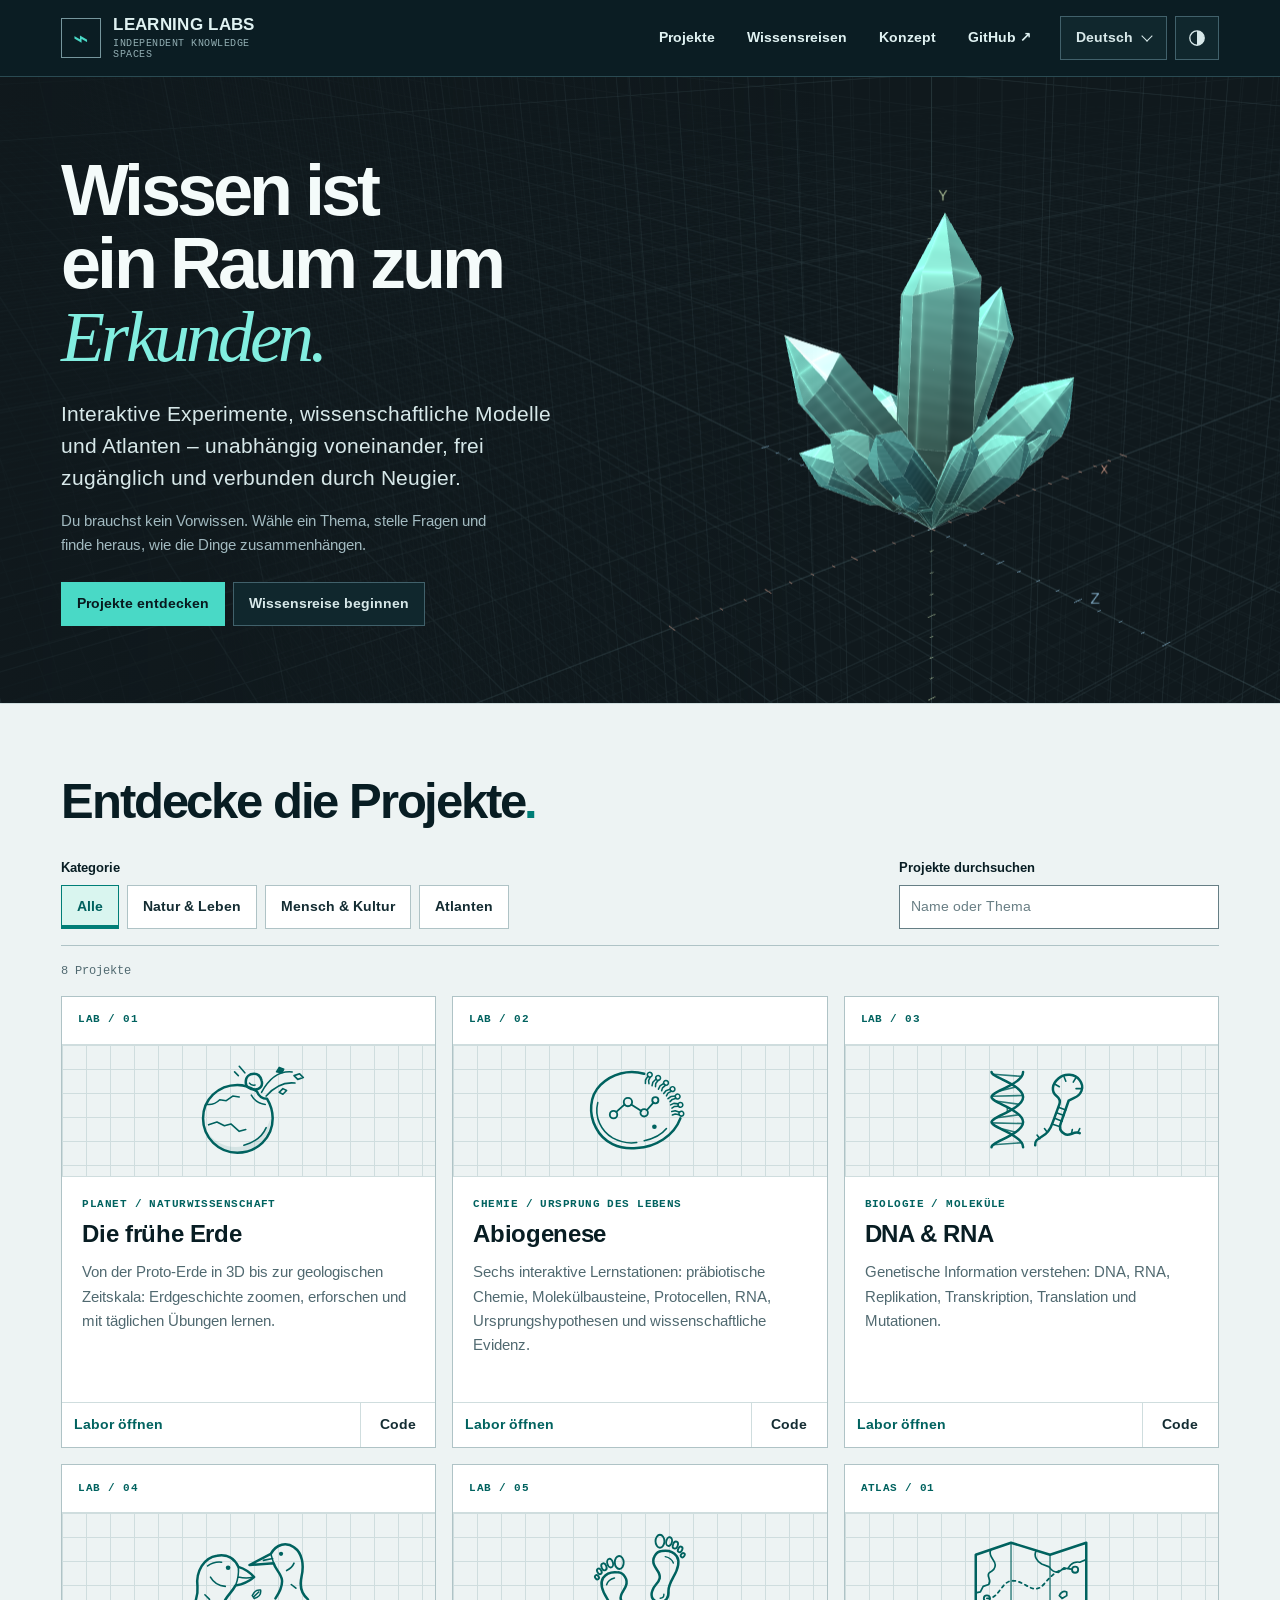
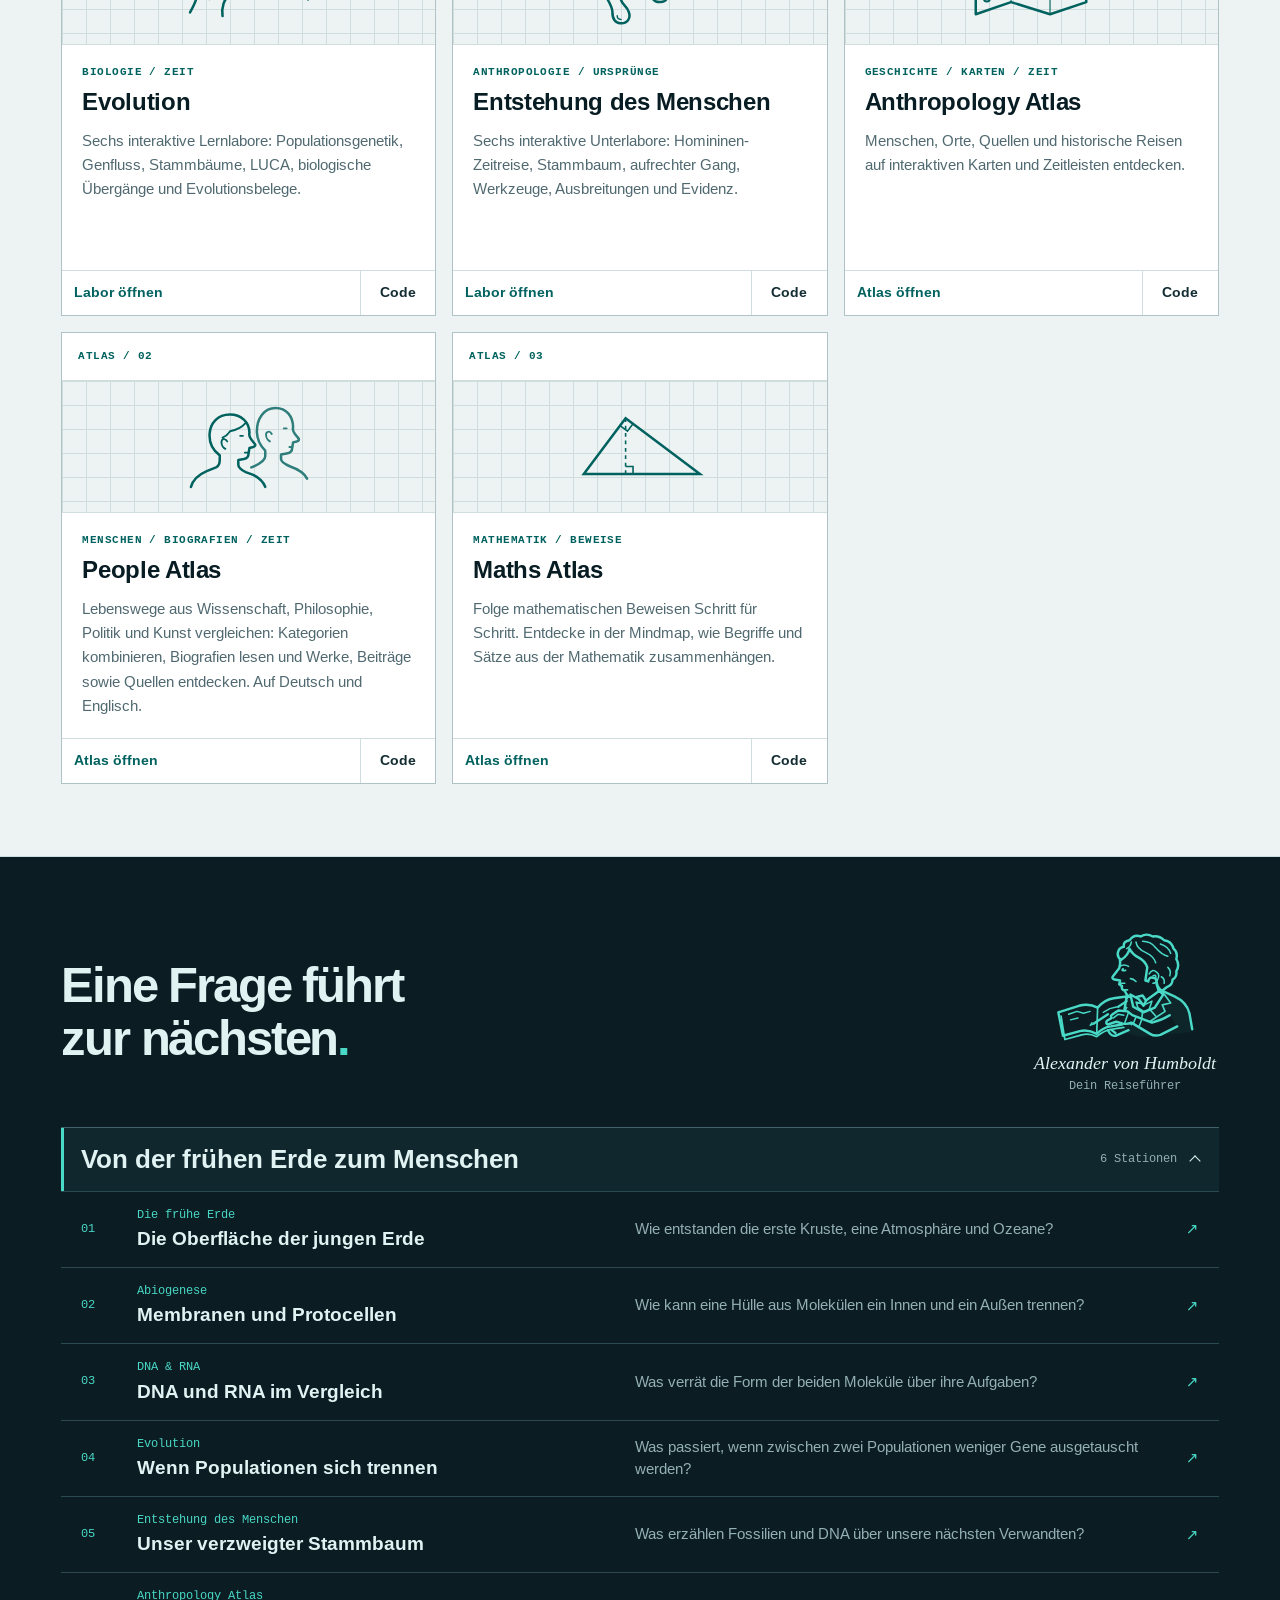
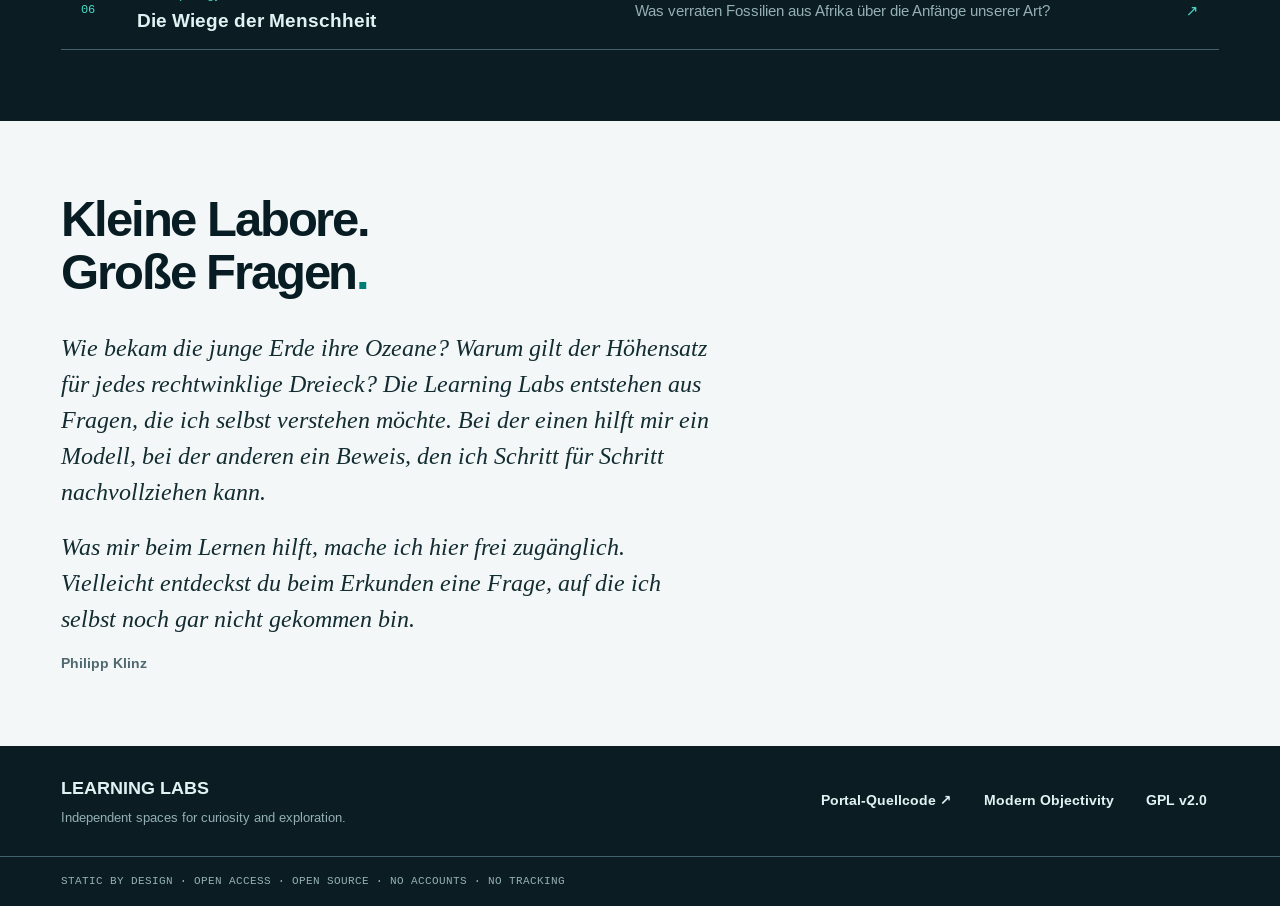
==== commit 13cffe25: "Close the Learning Labs directory with a personal statement" ====
--- a/index.html
+++ b/index.html
@@ -440,13 +440,13 @@
     </details>
   </div>
 </div></section>
-<section class="about wrap" id="about">
-  <div class="section-head"><h2>Kleine Labore. <br>Große Fragen<span class="period">.</span></h2><p>Die Websites sind bewusst einfach aufgebaut. Ihr Wert liegt nicht in einer gemeinsamen Plattform, sondern in der Möglichkeit, etwas selbst zu verstehen.</p></div>
-  <div class="principles">
-    <article><h3>Unabhängig</h3><p>Jedes Labor ist eine eigenständige Website mit eigenem Repository. Es benötigt kein anderes Labor, um zu funktionieren.</p></article>
-    <article><h3>Erfahrbar</h3><p>Nicht nur lesen: ansehen, Hypothesen aufstellen, Parameter verändern und beobachten, was passiert.</p></article>
-    <article><h3>Offen</h3><p>Frei zugänglich, quelloffen und bewusst unvollendet – ein Ort für persönliche Neugier und neue Fragen.</p></article>
-  </div>
+<section class="about wrap" id="about" aria-labelledby="about-heading">
+  <div class="section-head"><h2 id="about-heading">Kleine Labore. <br>Große Fragen<span class="period">.</span></h2></div>
+  <figure class="personal-statement">
+    <p>Wie bekam die junge Erde ihre Ozeane? Warum gilt der Höhensatz für jedes rechtwinklige Dreieck? Die Learning Labs entstehen aus Fragen, die ich selbst verstehen möchte. Bei der einen hilft mir ein Modell, bei der anderen ein Beweis, den ich Schritt für Schritt nachvollziehen kann.</p>
+    <p>Was mir beim Lernen hilft, mache ich hier frei zugänglich. Vielleicht entdeckst du beim Erkunden eine Frage, auf die ich selbst noch gar nicht gekommen bin.</p>
+    <figcaption>Philipp Klinz</figcaption>
+  </figure>
 </section>
 </main>
 <footer data-theme="dark">
--- a/directory.css
+++ b/directory.css
@@ -46,7 +46,7 @@
 .hero-inner { display: grid; grid-template-columns: minmax(0, .95fr) minmax(0, 1.05fr); gap: clamp(24px, 5vw, 72px); align-items: center; padding-block: clamp(48px, 6vw, 88px); }
 .hero h1 { margin: 0 0 24px; font-size: clamp(3rem, 5.6vw, 5.5rem); line-height: 1.02; letter-spacing: -.055em; }
 .hero h1 em { font-family: var(--mo-serif); font-weight: 400; color: var(--mo-accent-active); }
-.hero-copy, .section-head h2, .card-body h3, .principles h3, .route-copy { min-width: 0; overflow-wrap: anywhere; }
+.hero-copy, .section-head h2, .card-body h3, .route-copy { min-width: 0; overflow-wrap: anywhere; }
 .hero-links .mo-btn, .card-actions .mo-btn, .empty .mo-btn { min-width: 0; white-space: normal; }
 .lead { max-width: 52ch; font-size: clamp(1.125rem, 1.65vw, 1.5rem); line-height: 1.5; margin: 0 0 16px; }
 .intro { max-width: 55ch; margin: 0 0 24px; color: var(--mo-muted); }
@@ -58,7 +58,6 @@
 .catalog { background: var(--mo-surface-2); border-block: 1px solid var(--mo-border); }
 .section-head { display: flex; align-items: end; justify-content: space-between; gap: 24px; margin-bottom: 32px; }
 .section-head h2 { margin: 0; font-size: clamp(2rem, 3.8vw, 3.5rem); line-height: 1.08; letter-spacing: -.045em; }
-.section-head > p { max-width: 45ch; margin: 0; color: var(--mo-muted); }
 .period { color: var(--mo-accent); }
 .filters { display: flex; flex-wrap: wrap; align-items: end; justify-content: space-between; gap: 16px 24px; padding-bottom: 16px; border-bottom: 1px solid var(--mo-border-strong); }
 .filter-group { border: 0; padding: 0; margin: 0; min-width: 0; }
@@ -152,10 +151,15 @@
 .route-copy strong { font-size: clamp(1.05rem, 1.5vw, 1.3rem); line-height: 1.3; }
 .route-question { color: var(--mo-rail-muted); font-size: .9375rem; line-height: 1.5; }
 .route-arrow { color: var(--mo-accent); }
-.principles { display: grid; grid-template-columns: repeat(3, minmax(0, 1fr)); gap: 32px; }
-.principles article { border-top: 1px solid var(--mo-border-strong); padding-top: 16px; }
-.principles h3 { font-size: 1.4rem; margin: 0 0 8px; }
-.principles p { font-size: .9375rem; color: var(--mo-muted); margin: 0; }
+.personal-statement {
+  margin: 0;
+  max-inline-size: 55ch;
+  font: italic 400 clamp(1.25rem, 1.125rem + .5vw, 1.5rem)/1.5 var(--mo-serif);
+  overflow-wrap: anywhere;
+}
+.personal-statement p { margin: 0; text-wrap: pretty; }
+.personal-statement p + p { margin-block-start: .8em; }
+.personal-statement figcaption { margin-block-start: 1rem; color: var(--mo-muted); font: 700 .875rem/1.5 var(--mo-font); }
 .footer-inner { padding-block: 28px; display: flex; flex-wrap: wrap; align-items: center; justify-content: space-between; gap: 16px; }
 .footer-brand strong { font-size: 1.125rem; }
 .footer-brand p { font-size: .8125rem; color: var(--mo-rail-muted); margin: 4px 0 0; }
@@ -173,7 +177,6 @@
   .study-window { max-width: 31rem; }
   .section-head { align-items: start; flex-direction: column; gap: 12px; margin-bottom: 24px; }
   .journey-guide { --guide-width: 8.5rem; }
-  .principles { gap: 16px; }
   .site-nav a, .footer-links a { padding-inline: 8px; }
 }
 @media (max-width: 36rem) {
@@ -181,7 +184,7 @@
   .site-nav a { font-size: .8125rem; padding-inline: 2px; }
   .hero-links { align-items: stretch; }
   .hero-links .mo-btn { flex: 1 1 12rem; }
-  .cards, .principles { grid-template-columns: 1fr; grid-auto-rows: auto; }
+  .cards { grid-template-columns: 1fr; grid-auto-rows: auto; }
   .filter-group, .search { width: 100%; }
   .filter-buttons { display: grid; grid-template-columns: repeat(2, minmax(0, 1fr)); }
   .filter-buttons .mo-btn { padding-inline: 8px; white-space: normal; }
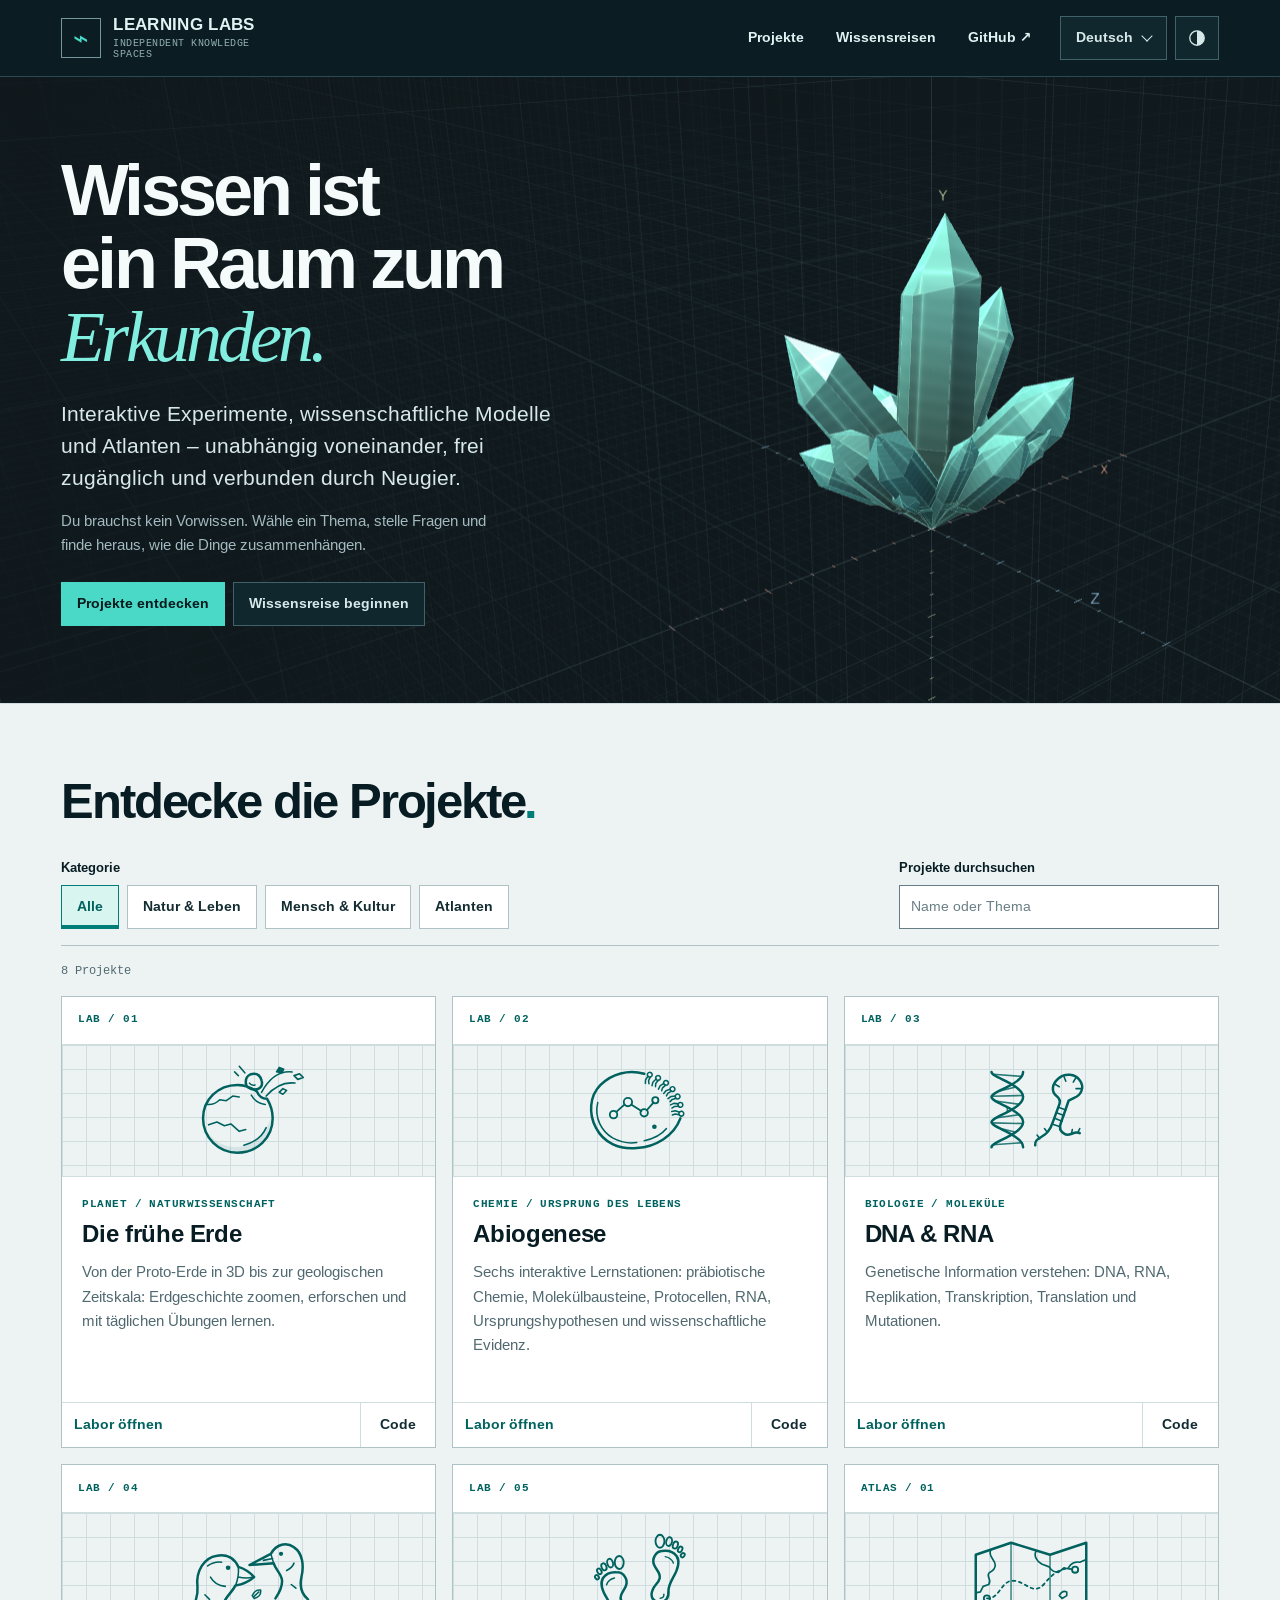
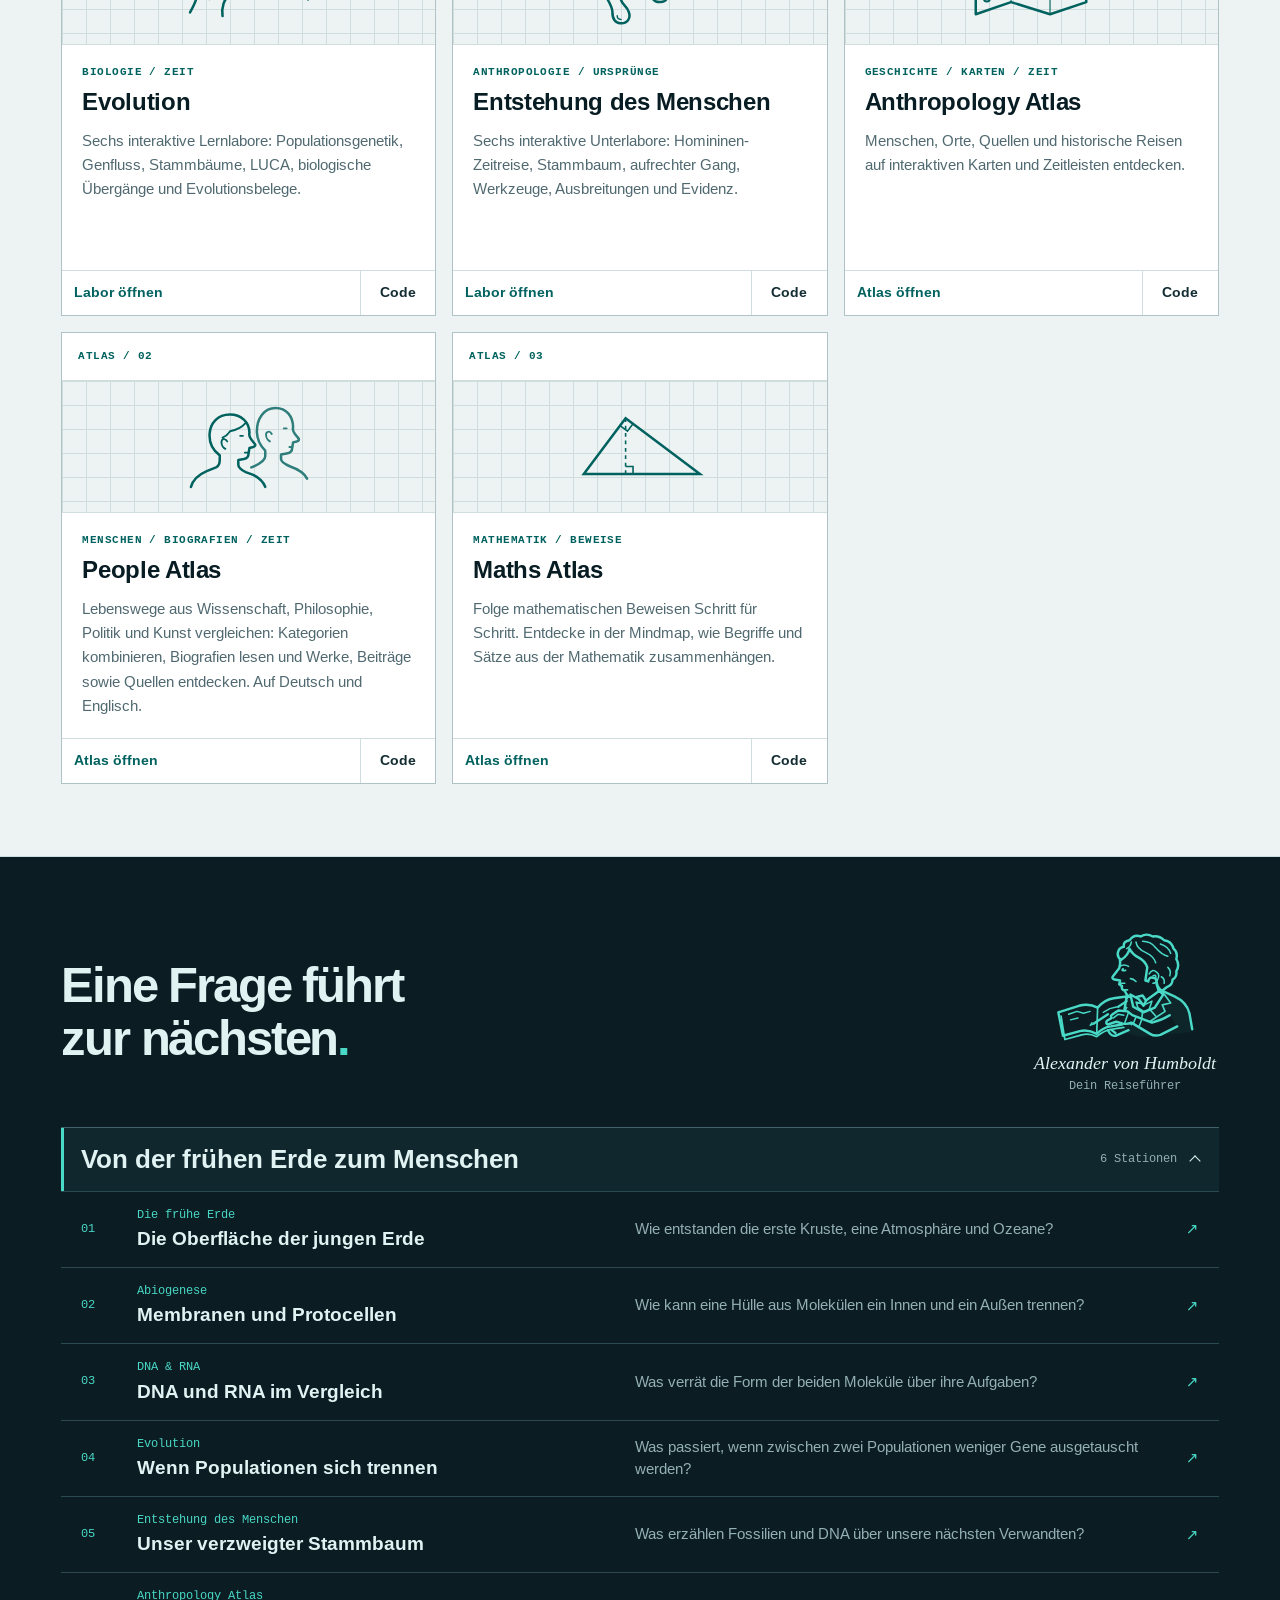
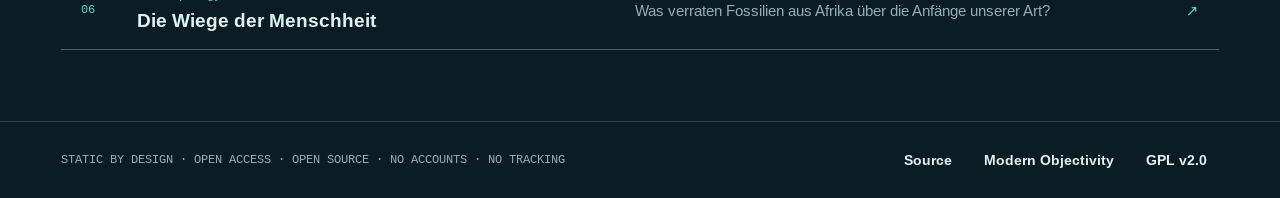
==== commit b2bcb2d9: "Remove the concept section and simplify the directory footer" ====
--- a/index.html
+++ b/index.html
@@ -62,7 +62,6 @@
     <nav class="site-nav" aria-label="Hauptnavigation">
       <a href="#projects">Projekte</a>
       <a href="#journeys">Wissensreisen</a>
-      <a href="#about">Konzept</a>
       <a href="https://github.com/philippklinz/learning-labs">GitHub<span class="external-mark" aria-hidden="true">↗</span></a>
     </nav>
     <div class="header-tools">
@@ -440,21 +439,16 @@
     </details>
   </div>
 </div></section>
-<section class="about wrap" id="about" aria-labelledby="about-heading">
-  <div class="section-head"><h2 id="about-heading">Kleine Labore. <br>Große Fragen<span class="period">.</span></h2></div>
-  <figure class="personal-statement">
-    <p>Wie bekam die junge Erde ihre Ozeane? Warum gilt der Höhensatz für jedes rechtwinklige Dreieck? Die Learning Labs entstehen aus Fragen, die ich selbst verstehen möchte. Bei der einen hilft mir ein Modell, bei der anderen ein Beweis, den ich Schritt für Schritt nachvollziehen kann.</p>
-    <p>Was mir beim Lernen hilft, mache ich hier frei zugänglich. Vielleicht entdeckst du beim Erkunden eine Frage, auf die ich selbst noch gar nicht gekommen bin.</p>
-    <figcaption>Philipp Klinz</figcaption>
-  </figure>
-</section>
 </main>
-<footer data-theme="dark">
+<footer data-theme="dark" lang="en">
   <div class="wrap footer-inner">
-    <div class="footer-brand" lang="en"><strong>LEARNING LABS</strong><p>Independent spaces for curiosity and exploration.</p></div>
-    <div class="footer-links"><a href="https://github.com/philippklinz/learning-labs">Portal-Quellcode<span class="external-mark" aria-hidden="true">↗</span></a><a href="https://philipp-klinz.net/modern-objectivity-style/">Modern Objectivity</a><a href="LICENSE">GPL v2.0</a></div>
-  </div>
-  <div class="wrap foot-bar"><span lang="en">STATIC BY DESIGN · OPEN ACCESS · OPEN SOURCE · NO ACCOUNTS · NO TRACKING</span></div>
+    <p class="footer-signature"><span>STATIC BY DESIGN ·</span> <span>OPEN ACCESS ·</span> <span>OPEN SOURCE ·</span> <span>NO ACCOUNTS ·</span> <span>NO TRACKING</span></p>
+    <div class="footer-links">
+      <a href="https://github.com/philippklinz/learning-labs">Source</a>
+      <a href="https://philipp-klinz.net/modern-objectivity-style/">Modern Objectivity</a>
+      <a href="LICENSE">GPL v2.0</a>
+    </div>
+  </div>
 </footer>
 </body>
 </html>
--- a/directory.css
+++ b/directory.css
@@ -54,7 +54,7 @@
 .study-window::before { content: ""; position: absolute; z-index: -2; left: 50%; top: 50%; width: 500%; aspect-ratio: 5 / 4; transform: translate(-50%, -50%); background: url("hero/raum.webp") center / contain no-repeat; pointer-events: none; }
 .study-poster { display: block; width: 100%; height: auto; pointer-events: none; }
 
-.catalog, .journeys, .about { padding-block: clamp(40px, 5.6vw, 80px); }
+.catalog, .journeys { padding-block: clamp(40px, 5.6vw, 80px); }
 .catalog { background: var(--mo-surface-2); border-block: 1px solid var(--mo-border); }
 .section-head { display: flex; align-items: end; justify-content: space-between; gap: 24px; margin-bottom: 32px; }
 .section-head h2 { margin: 0; font-size: clamp(2rem, 3.8vw, 3.5rem); line-height: 1.08; letter-spacing: -.045em; }
@@ -151,19 +151,11 @@
 .route-copy strong { font-size: clamp(1.05rem, 1.5vw, 1.3rem); line-height: 1.3; }
 .route-question { color: var(--mo-rail-muted); font-size: .9375rem; line-height: 1.5; }
 .route-arrow { color: var(--mo-accent); }
-.personal-statement {
-  margin: 0;
-  max-inline-size: 55ch;
-  font: italic 400 clamp(1.25rem, 1.125rem + .5vw, 1.5rem)/1.5 var(--mo-serif);
-  overflow-wrap: anywhere;
-}
-.personal-statement p { margin: 0; text-wrap: pretty; }
-.personal-statement p + p { margin-block-start: .8em; }
-.personal-statement figcaption { margin-block-start: 1rem; color: var(--mo-muted); font: 700 .875rem/1.5 var(--mo-font); }
-.footer-inner { padding-block: 28px; display: flex; flex-wrap: wrap; align-items: center; justify-content: space-between; gap: 16px; }
-.footer-brand strong { font-size: 1.125rem; }
-.footer-brand p { font-size: .8125rem; color: var(--mo-rail-muted); margin: 4px 0 0; }
-.foot-bar { border-top: 1px solid var(--mo-border-strong); padding-block: 16px; font: .6875rem/1.5 var(--mo-mono); color: var(--mo-rail-muted); }
+footer { border-block-start: 1px solid var(--mo-border); }
+.footer-inner { display: flex; flex-wrap: wrap; align-items: center; gap: 8px 24px; padding-block: 16px; }
+.footer-signature { flex: 1 1 34ch; margin: 0; color: var(--mo-rail-muted); font: .75rem/1.6 var(--mo-mono); }
+.footer-signature span { display: inline-block; }
+.footer-links { margin-inline-start: auto; justify-content: flex-end; }
 
 @media (max-width: 62rem) {
   .cards { grid-template-columns: repeat(2, minmax(0, 1fr)); }
@@ -208,6 +200,7 @@
   .brand { gap: 7px; }
   .brand-mark { flex-basis: 32px; height: 32px; }
   .brand-name strong { font-size: .94rem; overflow-wrap: normal; }
+  .footer-links a { padding-inline: 4px; }
 }
 @media (prefers-reduced-motion: reduce), (forced-colors: active) {
   .guide-speech { transition: none; }
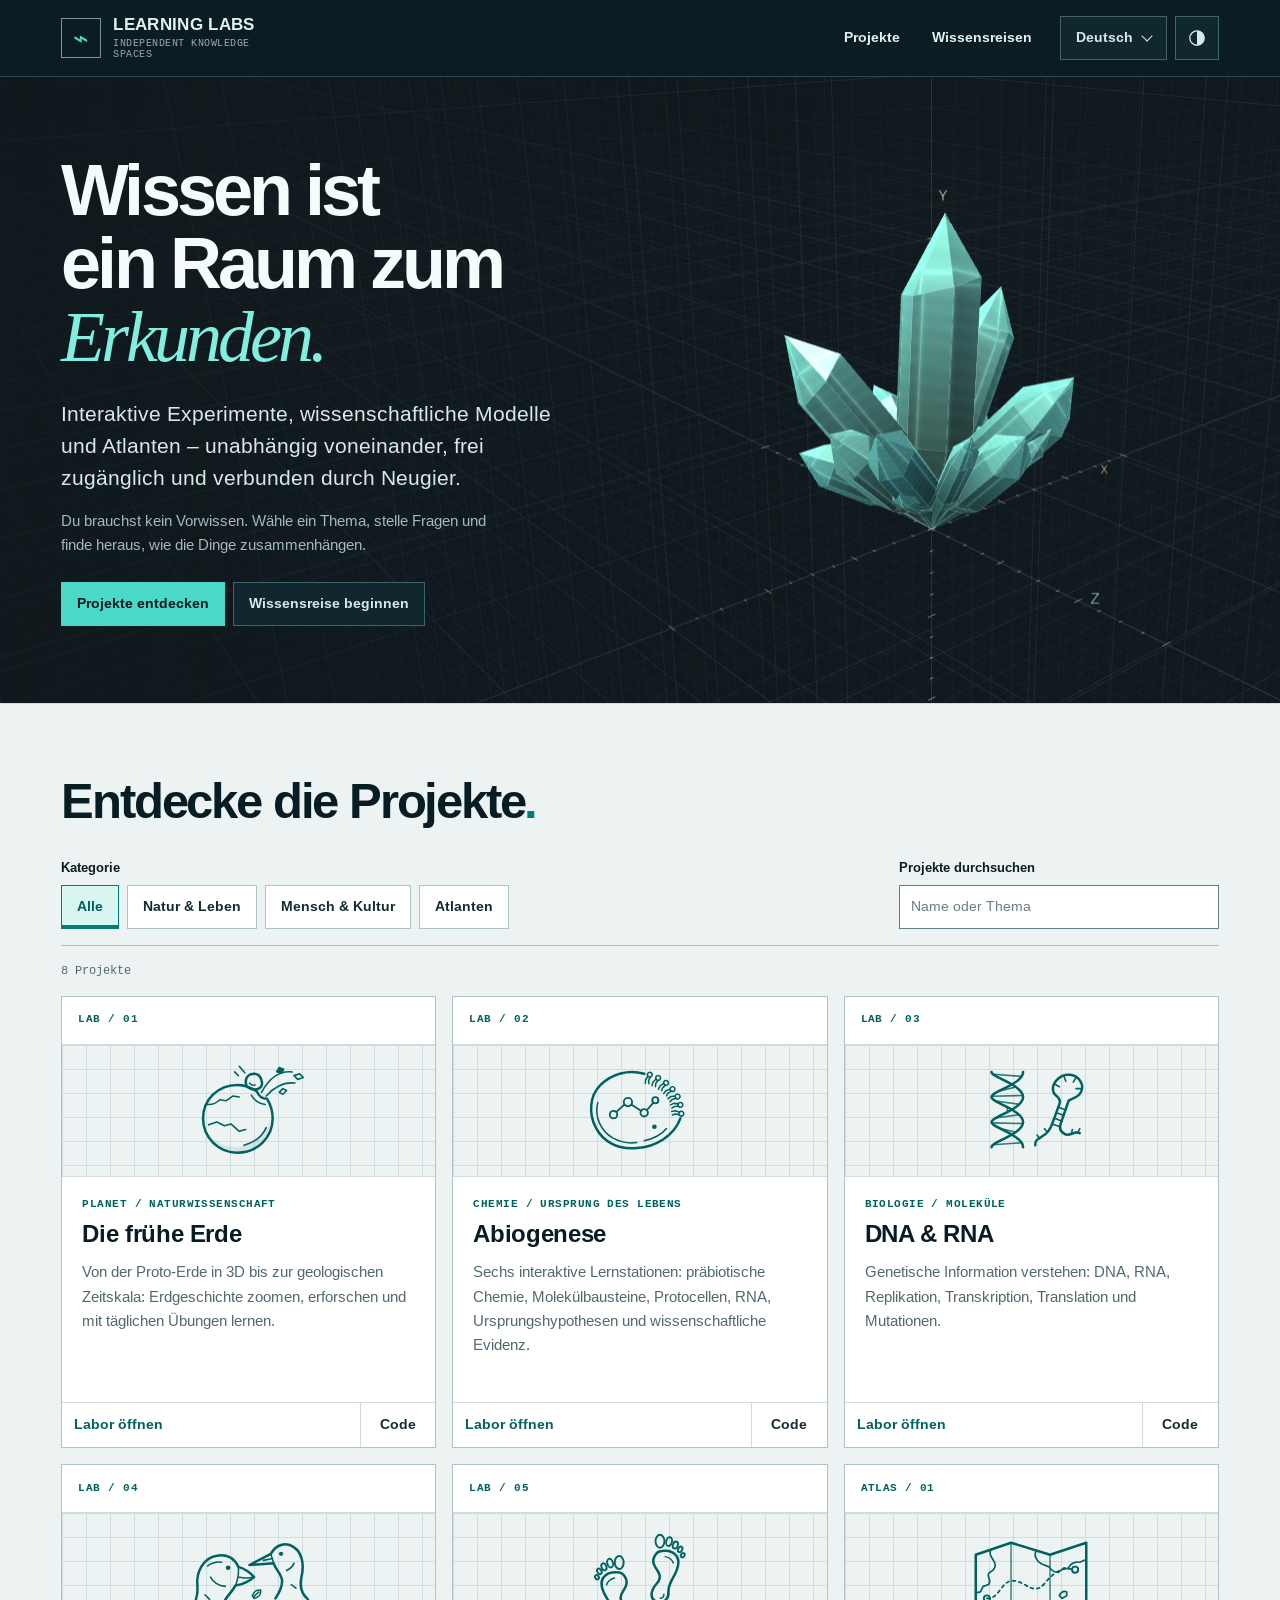
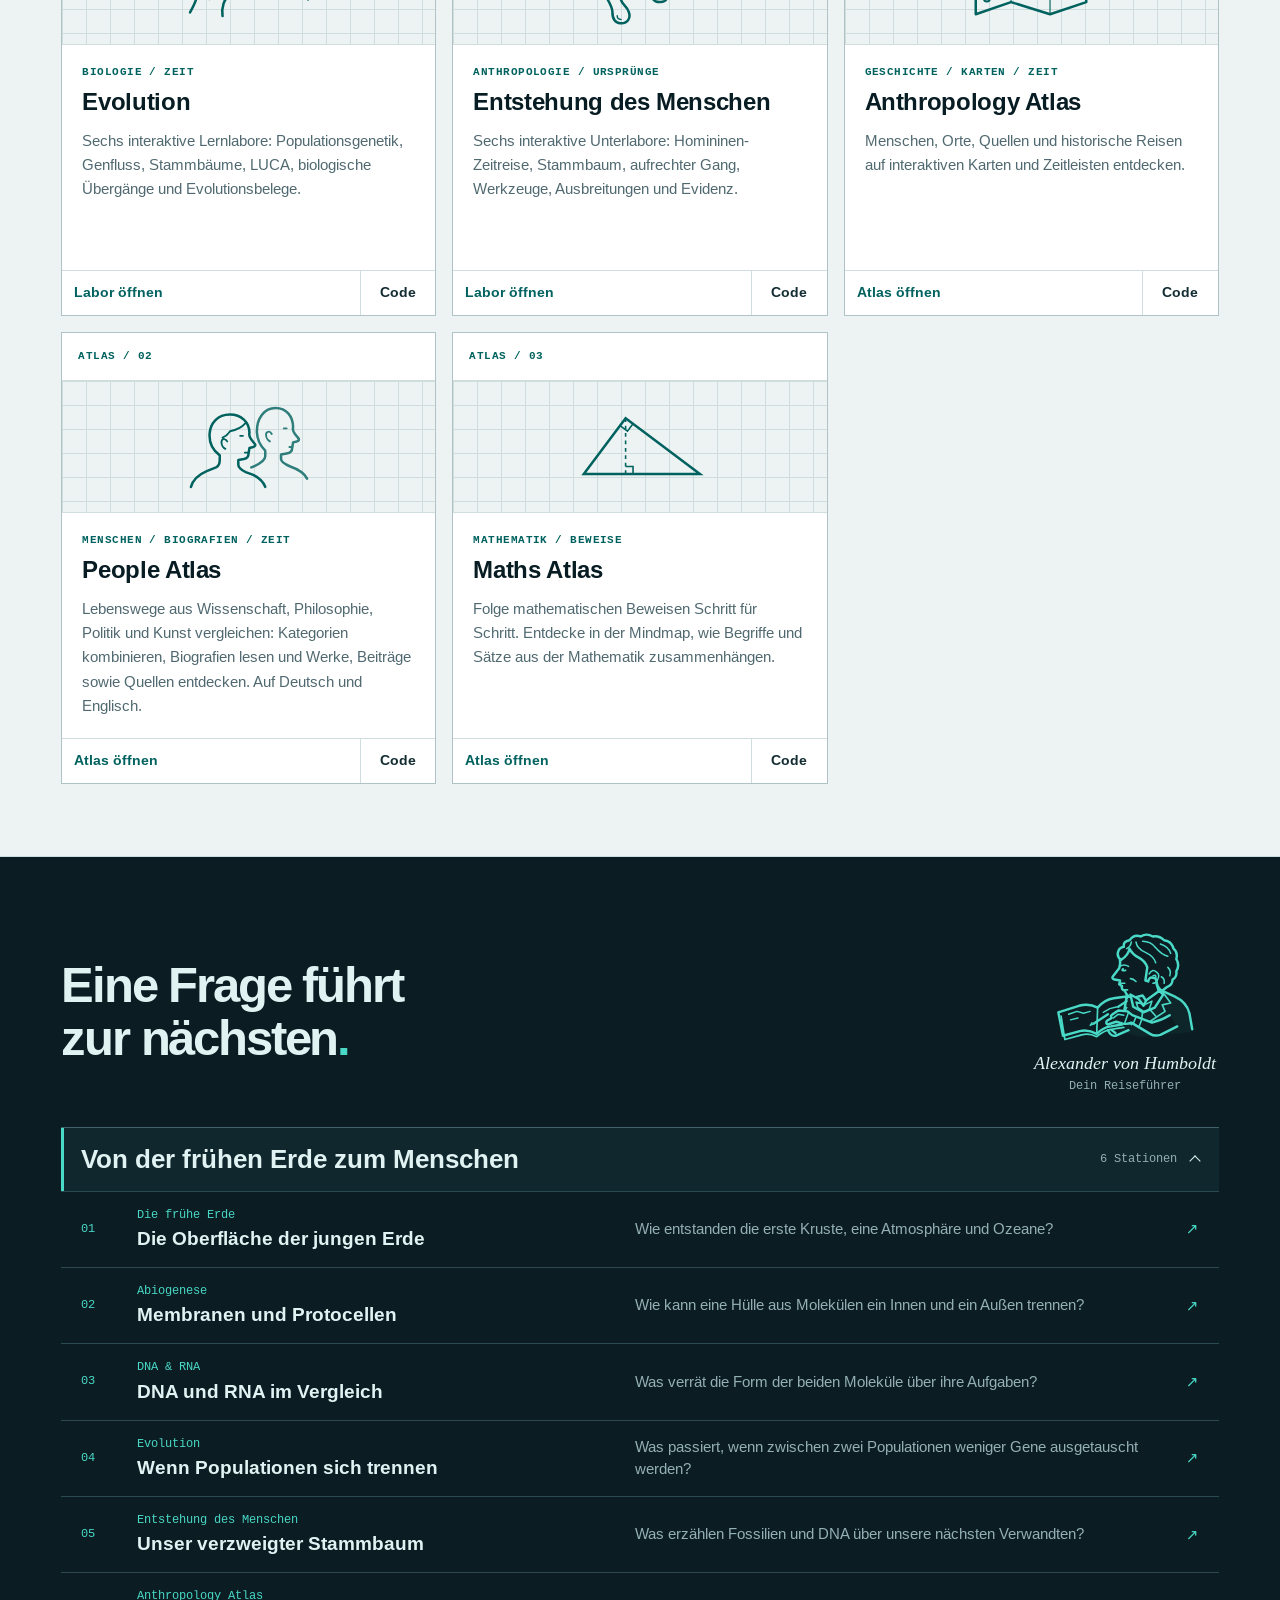
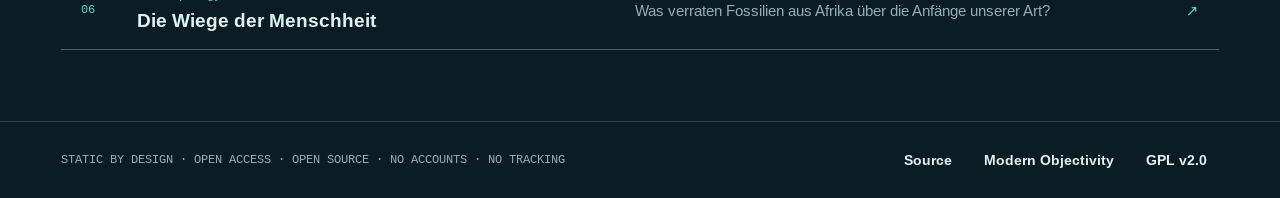
==== commit 5faa5469: "Remove the GitHub link from the directory header" ====
--- a/index.html
+++ b/index.html
@@ -62,7 +62,6 @@
     <nav class="site-nav" aria-label="Hauptnavigation">
       <a href="#projects">Projekte</a>
       <a href="#journeys">Wissensreisen</a>
-      <a href="https://github.com/philippklinz/learning-labs">GitHub<span class="external-mark" aria-hidden="true">↗</span></a>
     </nav>
     <div class="header-tools">
       <details class="language-menu">
--- a/directory.css
+++ b/directory.css
@@ -11,7 +11,6 @@
 .skip:focus { transform: none; }
 .skip:not(:focus) { clip-path: inset(50%); }
 main:focus { outline-offset: -3px; }
-.external-mark { display: inline-block; margin-inline-start: .25em; font-family: var(--mo-font); }
 
 header, .journeys, footer { background: var(--mo-rail); color: var(--mo-rail-text); }
 header { border-bottom: 1px solid var(--mo-border); }
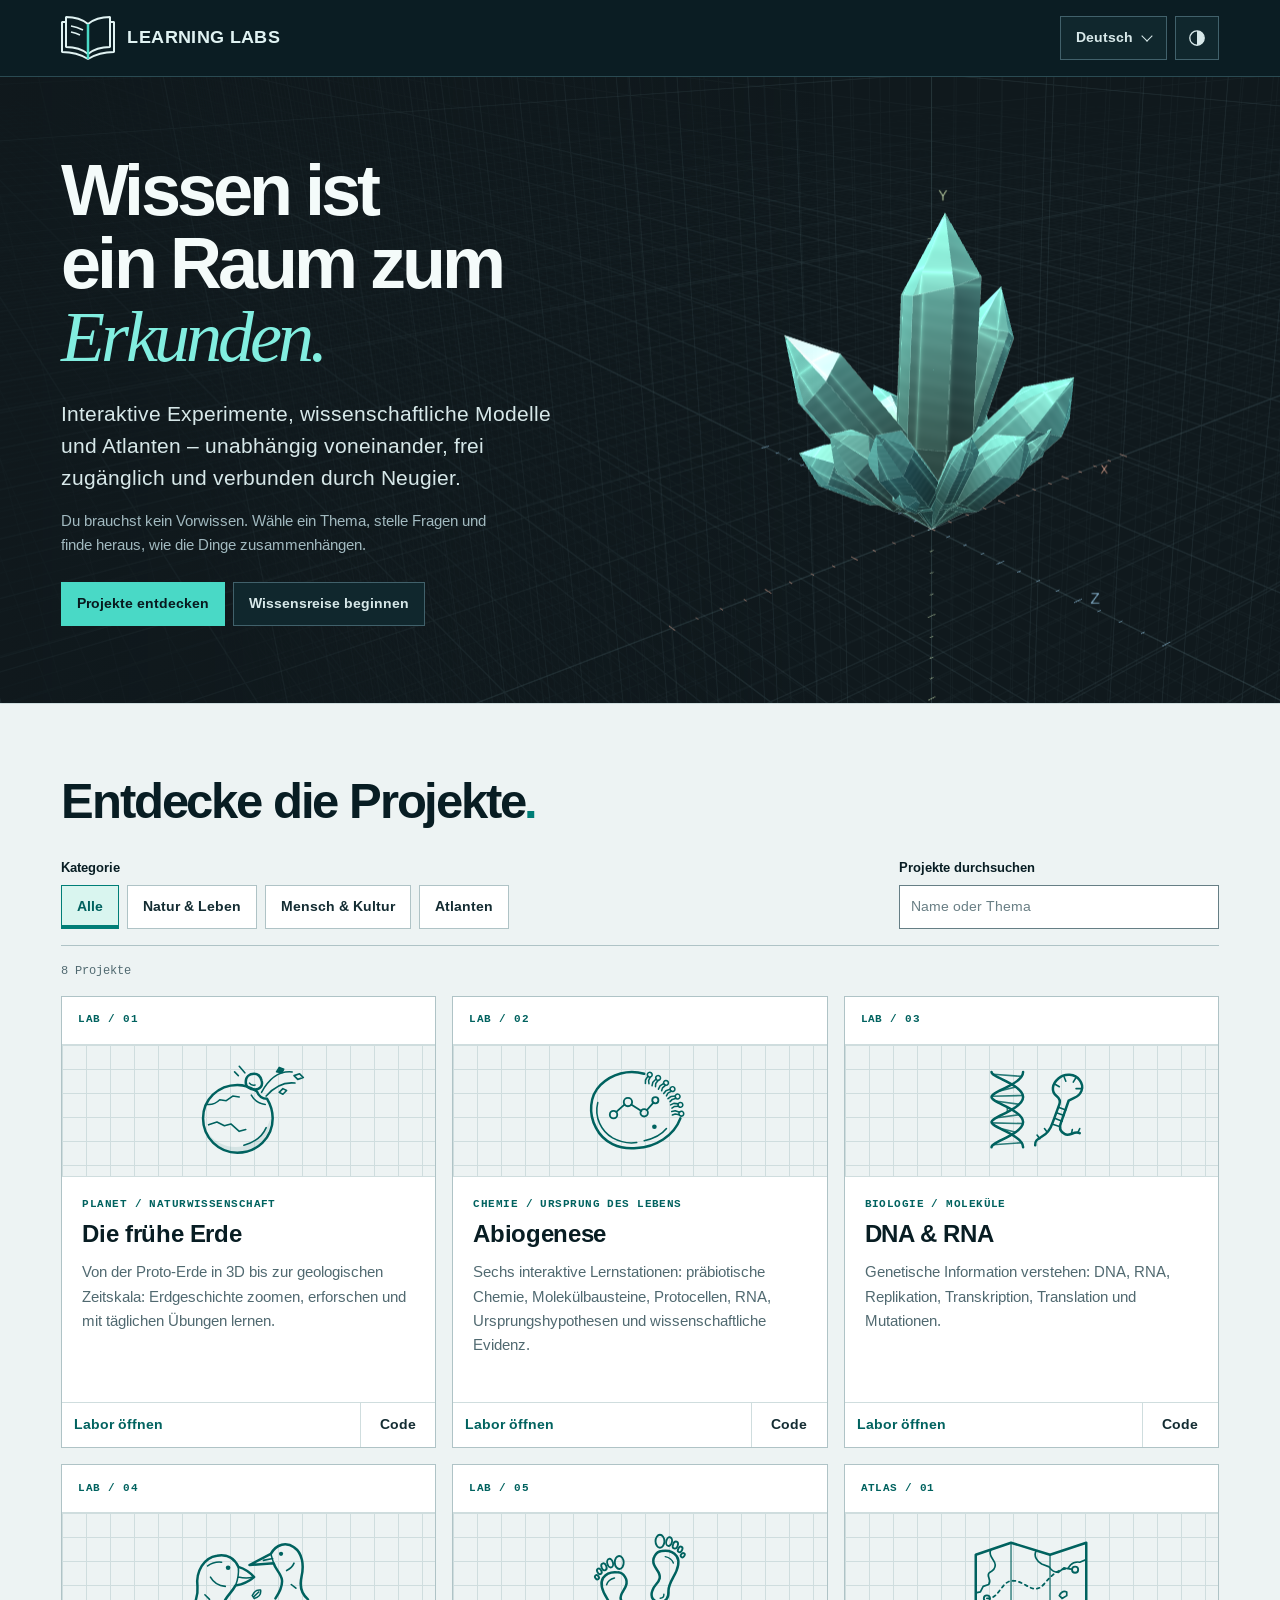
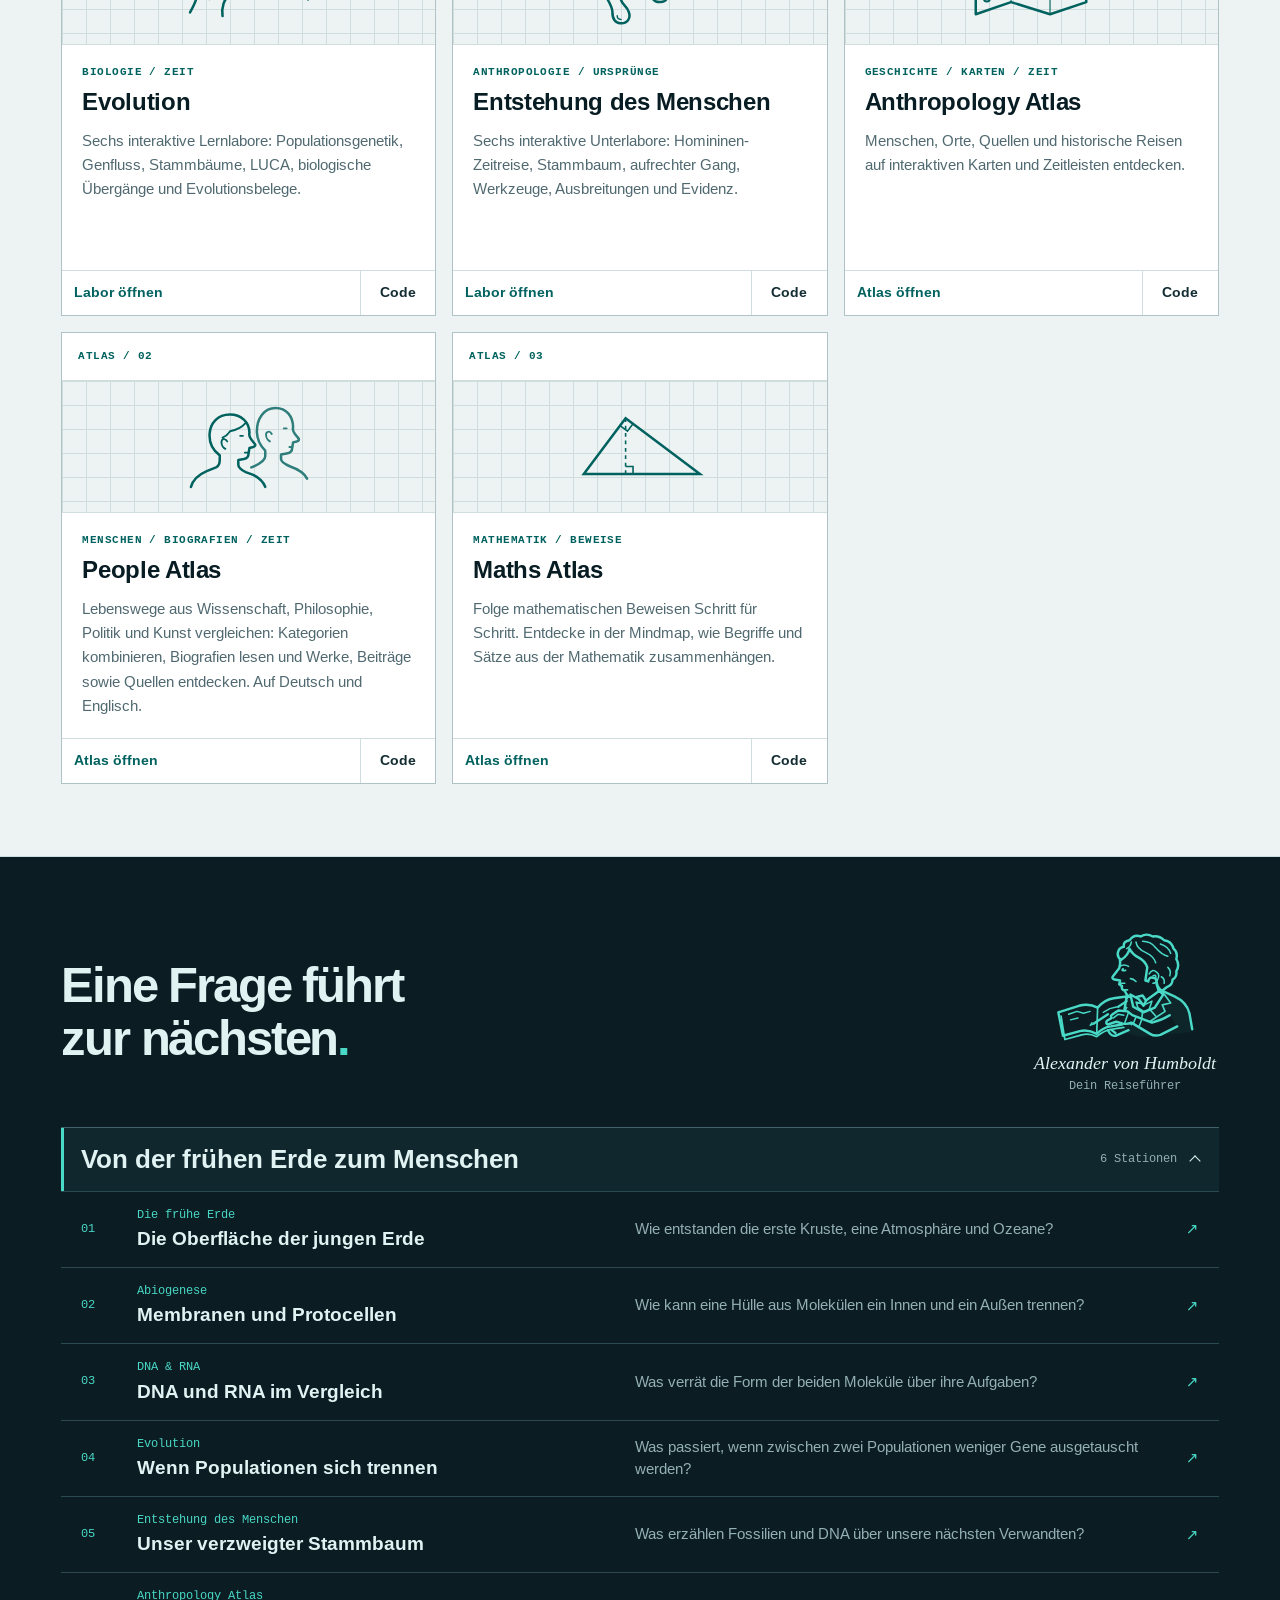
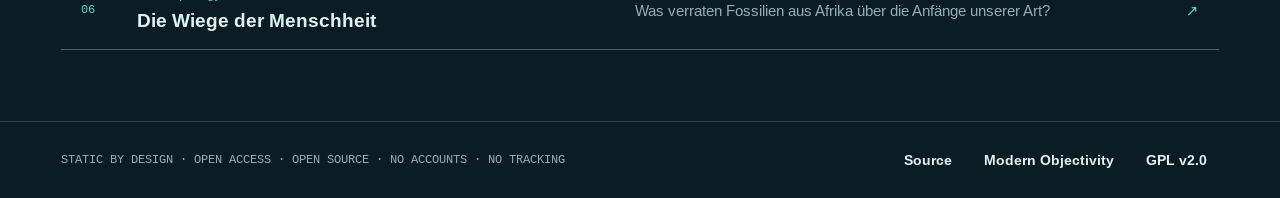
==== commit f993512f: "Give the Learning Labs header an open-book mark" ====
--- a/index.html
+++ b/index.html
@@ -56,13 +56,14 @@
 <header data-theme="dark">
   <div class="wrap header-inner">
     <a class="brand" href="index.html" aria-label="Learning Labs – Startseite">
-      <span class="brand-mark" aria-hidden="true">⌁</span>
-      <span class="brand-name" lang="en"><strong>LEARNING LABS</strong><small>INDEPENDENT KNOWLEDGE SPACES</small></span>
+      <svg class="brand-mark" width="54" height="44" viewBox="0 0 54 44" fill="none" stroke="currentColor" stroke-width="2" stroke-linejoin="bevel" aria-hidden="true" focusable="false">
+        <path d="M5 6H1v30c10 0 18 2 26 7 8-5 16-7 26-7V6h-4"/>
+        <path d="M27 8C21 3 14 1 5 1v30c9 0 16 2 22 7 6-5 13-7 22-7V1c-9 0-16 2-22 7Z"/>
+        <path d="M10 10q6 1 12 4M10 16q5 1 9 3" stroke-width="1.5"/>
+        <path d="M27 8v35" stroke="var(--mo-accent)" stroke-width="2.5"/>
+      </svg>
+      <strong class="brand-name" lang="en">LEARNING LABS</strong>
     </a>
-    <nav class="site-nav" aria-label="Hauptnavigation">
-      <a href="#projects">Projekte</a>
-      <a href="#journeys">Wissensreisen</a>
-    </nav>
     <div class="header-tools">
       <details class="language-menu">
         <summary class="mo-btn"><span class="mo-sr-only">Sprache wählen · </span>Deutsch<span class="chevron" aria-hidden="true"></span></summary>
--- a/directory.css
+++ b/directory.css
@@ -14,17 +14,15 @@
 
 header, .journeys, footer { background: var(--mo-rail); color: var(--mo-rail-text); }
 header { border-bottom: 1px solid var(--mo-border); }
-.header-inner { min-height: 76px; display: grid; grid-template-columns: 1fr auto auto; align-items: center; gap: 16px; padding-block: 12px; }
-.brand { display: inline-flex; align-items: center; gap: 12px; min-height: var(--mo-control-height); width: fit-content; max-width: 100%; text-decoration: none; color: var(--mo-rail-text); }
+.header-inner { min-height: 76px; display: flex; flex-wrap: wrap; align-items: center; gap: 8px 16px; padding-block: 12px; }
+.brand { display: inline-flex; flex: 1 1 min-content; max-inline-size: max-content; align-items: center; gap: 12px; text-decoration: none; color: var(--mo-rail-text); }
 .brand:hover { color: var(--mo-accent-active); }
-.brand-mark { flex: 0 0 40px; height: 40px; border: 1px solid var(--mo-control-border); display: grid; place-items: center; color: var(--mo-accent); font: 26px var(--mo-serif); }
-.brand-name { min-width: 0; display: grid; gap: 4px; overflow-wrap: anywhere; }
-.brand-name strong { font-size: 1.05rem; line-height: 1.1; letter-spacing: .02em; }
-.brand-name small { font: .625rem var(--mo-mono); color: var(--mo-rail-muted); letter-spacing: .05em; }
-.site-nav, .hero-links, .footer-links { display: flex; align-items: center; flex-wrap: wrap; gap: 8px; }
-.site-nav a, .footer-links a { display: inline-flex; align-items: center; justify-content: center; min-height: var(--mo-control-height); padding-inline: 12px; color: var(--mo-rail-text); text-decoration: none; font: 700 .875rem/1.25 var(--mo-font); }
-.site-nav a:hover, .footer-links a:hover { color: var(--mo-accent-active); text-decoration: underline; }
-.header-tools { display: flex; gap: 8px; align-items: center; }
+.brand-mark { display: block; flex: none; block-size: var(--mo-control-height); inline-size: auto; }
+.brand-name { font-size: 1.125rem; line-height: 1.1; letter-spacing: .02em; }
+.hero-links, .footer-links { display: flex; align-items: center; flex-wrap: wrap; gap: 8px; }
+.footer-links a { display: inline-flex; align-items: center; justify-content: center; min-height: var(--mo-control-height); padding-inline: 12px; color: var(--mo-rail-text); text-decoration: none; font: 700 .875rem/1.25 var(--mo-font); }
+.footer-links a:hover { color: var(--mo-accent-active); text-decoration: underline; }
+.header-tools { display: flex; gap: 8px; align-items: center; margin-inline-start: auto; }
 .language-menu { position: relative; }
 .language-menu summary { gap: 10px; }
 .language-options { position: absolute; z-index: 4; inset-inline-end: 0; inset-block-start: 100%; min-width: 100%; max-height: 50vh; overflow: auto; background: var(--mo-surface); border: 1px solid var(--mo-control-border); }
@@ -160,19 +158,17 @@
   .cards { grid-template-columns: repeat(2, minmax(0, 1fr)); }
 }
 @media (max-width: 48rem) {
-  .header-inner { grid-template-columns: minmax(0, 1fr) auto; gap: 4px 12px; }
-  .site-nav { grid-column: 1 / -1; grid-row: 2; }
-  .header-tools { grid-column: 2; grid-row: 1; }
   .hero-inner { grid-template-columns: minmax(0, 1fr); gap: 20px; padding-block: 40px; }
   .hero::after { background: linear-gradient(180deg, #10191d66 0%, #10191d33 42%, transparent 66%); }
   .study-window { max-width: 31rem; }
   .section-head { align-items: start; flex-direction: column; gap: 12px; margin-bottom: 24px; }
   .journey-guide { --guide-width: 8.5rem; }
-  .site-nav a, .footer-links a { padding-inline: 8px; }
+  .footer-links a { padding-inline: 8px; }
 }
 @media (max-width: 36rem) {
-  .site-nav { gap: 2px; justify-content: space-between; }
-  .site-nav a { font-size: .8125rem; padding-inline: 2px; }
+  .header-inner { column-gap: 6px; }
+  .brand { gap: 6px; }
+  .brand-name { font-size: 1rem; letter-spacing: normal; }
   .hero-links { align-items: stretch; }
   .hero-links .mo-btn { flex: 1 1 12rem; }
   .cards { grid-template-columns: 1fr; grid-auto-rows: auto; }
@@ -195,10 +191,7 @@
   .footer-links { gap: 4px; }
 }
 @media (max-width: 23rem) {
-  .header-inner { column-gap: 8px; }
-  .brand { gap: 7px; }
-  .brand-mark { flex-basis: 32px; height: 32px; }
-  .brand-name strong { font-size: .94rem; overflow-wrap: normal; }
+  .brand-name { font-size: .9375rem; }
   .footer-links a { padding-inline: 4px; }
 }
 @media (prefers-reduced-motion: reduce), (forced-colors: active) {
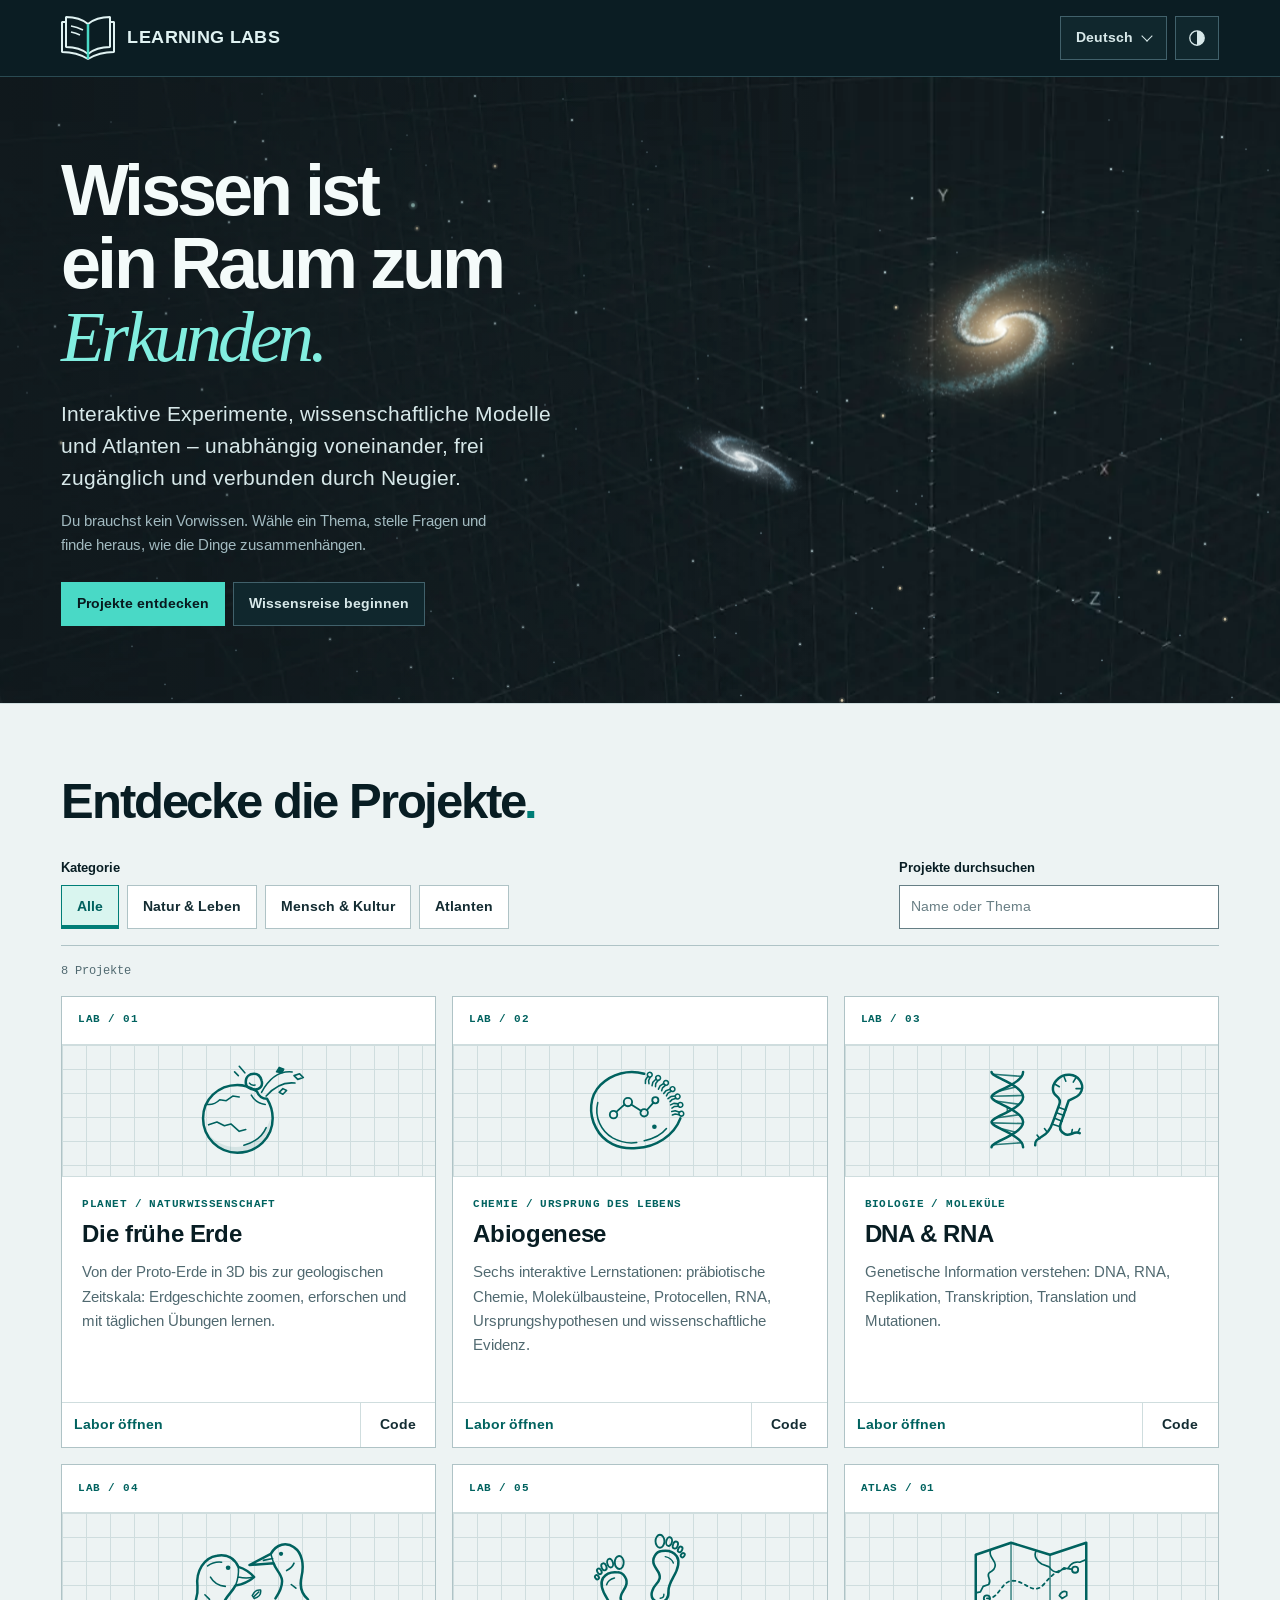
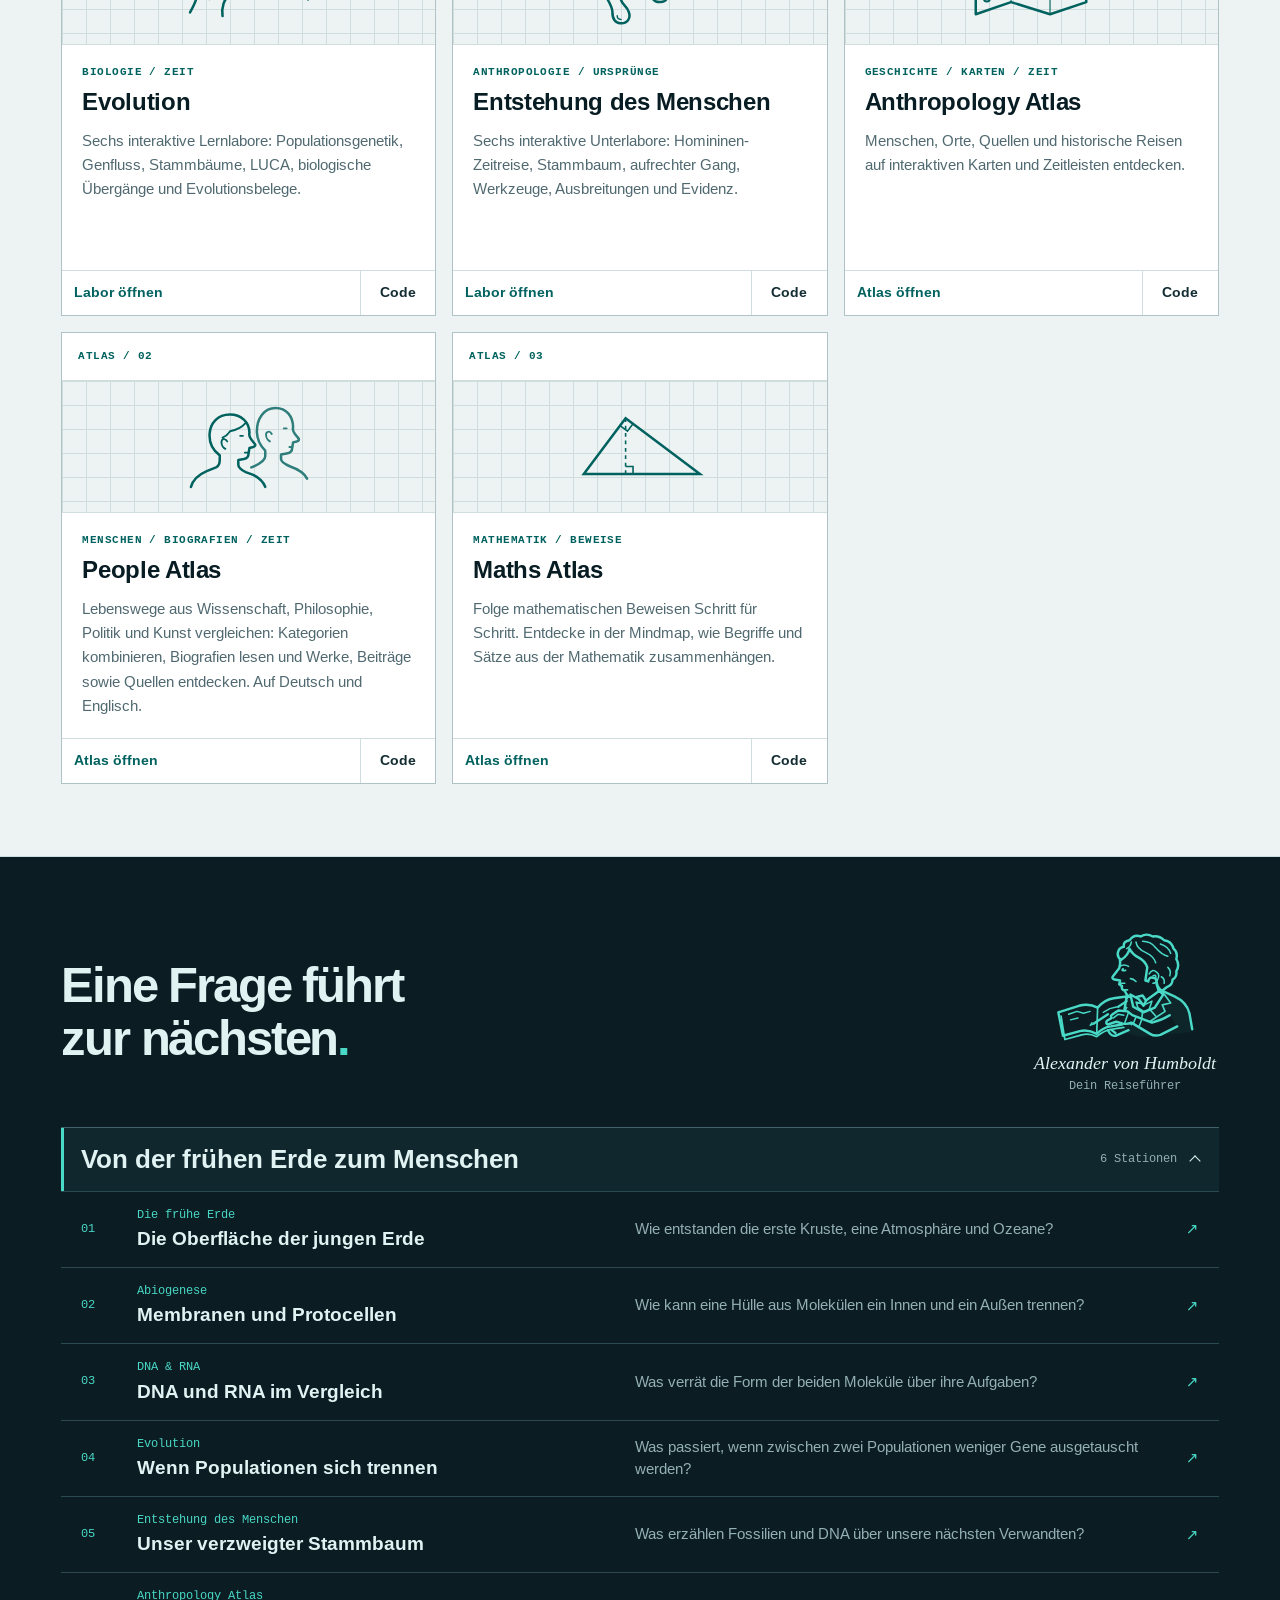
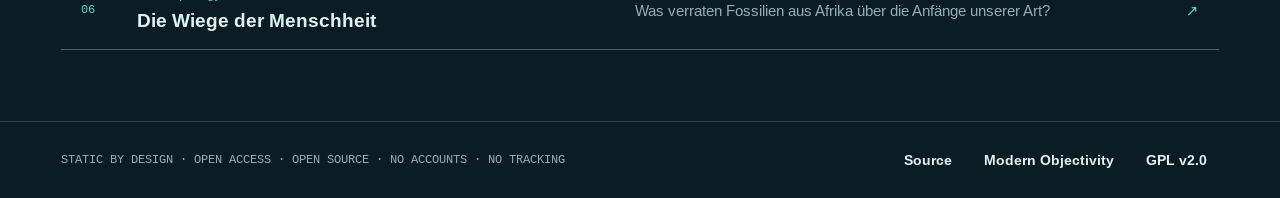
==== commit ae8badb6: "Open the Learning Labs hero with an expanding star atlas and preserve the crystal study" ====
--- a/index.html
+++ b/index.html
@@ -36,13 +36,14 @@
 </script>
 <script>
 (() => {
-  if (!/^https?:$/.test(location.protocol) || !window.IntersectionObserver || !window.ResizeObserver) return;
+  if (!/^https?:$/.test(location.protocol) || !window.IntersectionObserver || !window.ResizeObserver || !window.WebGL2RenderingContext) return;
   const still = matchMedia('(prefers-reduced-motion: reduce), (forced-colors: active)');
-  // Choose the seed before the browser can paint the full-grown fallback.
-  if (!still.matches) document.documentElement.dataset.crystalView = 'seed';
+  if (still.matches) return;
+  // Select the dark opening before the browser can paint the finished atlas.
+  document.documentElement.dataset.cosmosView = 'opening';
   document.addEventListener('DOMContentLoaded', () => {
-    import('./hero/controls.js').then(({ startCrystal }) => startCrystal(still))
-      .catch(() => { delete document.documentElement.dataset.crystalView; });
+    import('./hero/cosmos-player.js').then(({ startCosmos }) => startCosmos(still))
+      .catch(() => { delete document.documentElement.dataset.cosmosView; });
   }, { once: true });
 })();
 </script>
@@ -86,8 +87,9 @@
       <p class="intro">Du brauchst kein Vorwissen. Wähle ein Thema, stelle Fragen und finde heraus, wie die Dinge zusammenhängen.</p>
       <div class="hero-links"><a class="mo-btn mo-btn-primary" href="#projects">Projekte entdecken</a><a class="mo-btn" href="#journeys">Wissensreise beginnen</a></div>
     </div>
-    <figure class="study-window" role="img" aria-label="Schematische Darstellung eines Kristallbündels, das vom gemeinsamen Fuß im XYZ-Ursprung nach oben und außen wächst.">
-      <img class="study-poster" src="hero/kristall.webp" width="960" height="640" alt="">
+    <figure class="cosmos-frame" role="img" aria-label="Schematische Darstellung eines expandierenden Raums. Vom Ursprung wachsen drei Koordinatenachsen. Sterne rücken auseinander, zwei geneigte Spiralgalaxien werden sichtbar.">
+      <img class="spiral-galaxy" src="hero/spiral-galaxy.webp" width="620" height="404" alt="">
+      <img class="distant-galaxy" src="hero/distant-galaxy.webp" width="470" height="304" alt="">
     </figure>
   </div>
 </section>
--- a/directory.css
+++ b/directory.css
@@ -35,11 +35,11 @@
 .theme-toggle[aria-pressed="true"] { border-color: var(--mo-accent); box-shadow: inset 0 -3px var(--mo-accent); }
 
 .hero { position: relative; isolation: isolate; overflow: hidden; background: #10191d; color: var(--mo-text); }
+.hero::before { content: ""; position: absolute; inset: 0; z-index: -2; pointer-events: none; background: url("hero/star-field.svg") 0 0 repeat; }
 .hero::after { content: ""; position: absolute; inset: 0; z-index: -1; pointer-events: none; background: linear-gradient(90deg, #10191d80 0%, #10191d4d 38%, transparent 64%); }
 .hero-canvas { position: absolute; z-index: -2; inset: 0; width: 100%; height: 100%; pointer-events: none; visibility: hidden; }
-[data-crystal-view="live"] .hero-canvas { visibility: visible; }
-[data-crystal-view="live"] .study-window::before, [data-crystal-view] .study-poster { visibility: hidden; }
-[data-crystal-view="seed"] .study-window::after { content: ""; position: absolute; inset: 0; background: url("hero/kristall-keim.webp") center / contain no-repeat; pointer-events: none; }
+[data-cosmos-view] .hero::before, [data-cosmos-view] .cosmos-frame::before, [data-cosmos-view] .cosmos-frame img { visibility: hidden; }
+[data-cosmos-view="live"] .hero-canvas { visibility: visible; }
 .hero-inner { display: grid; grid-template-columns: minmax(0, .95fr) minmax(0, 1.05fr); gap: clamp(24px, 5vw, 72px); align-items: center; padding-block: clamp(48px, 6vw, 88px); }
 .hero h1 { margin: 0 0 24px; font-size: clamp(3rem, 5.6vw, 5.5rem); line-height: 1.02; letter-spacing: -.055em; }
 .hero h1 em { font-family: var(--mo-serif); font-weight: 400; color: var(--mo-accent-active); }
@@ -47,9 +47,11 @@
 .hero-links .mo-btn, .card-actions .mo-btn, .empty .mo-btn { min-width: 0; white-space: normal; }
 .lead { max-width: 52ch; font-size: clamp(1.125rem, 1.65vw, 1.5rem); line-height: 1.5; margin: 0 0 16px; }
 .intro { max-width: 55ch; margin: 0 0 24px; color: var(--mo-muted); }
-.study-window { position: relative; min-width: 0; width: 100%; max-width: 38rem; margin: auto; aspect-ratio: 3 / 2; }
-.study-window::before { content: ""; position: absolute; z-index: -2; left: 50%; top: 50%; width: 500%; aspect-ratio: 5 / 4; transform: translate(-50%, -50%); background: url("hero/raum.webp") center / contain no-repeat; pointer-events: none; }
-.study-poster { display: block; width: 100%; height: auto; pointer-events: none; }
+.cosmos-frame { position: relative; min-width: 0; width: 100%; max-width: 38rem; margin: auto; aspect-ratio: 3 / 2; pointer-events: none; }
+.cosmos-frame::before { content: ""; position: absolute; z-index: -3; left: 50%; top: 50%; width: 500%; aspect-ratio: 5 / 4; transform: translate(-50%, -50%); background: url("hero/raum.webp") center / contain no-repeat; }
+.cosmos-frame img { position: absolute; z-index: -2; height: auto; transform: translate(-50%, -50%); }
+.spiral-galaxy { width: 51%; left: 62%; top: 34%; }
+.distant-galaxy { width: 29%; left: 17%; top: 68%; }
 
 .catalog, .journeys { padding-block: clamp(40px, 5.6vw, 80px); }
 .catalog { background: var(--mo-surface-2); border-block: 1px solid var(--mo-border); }
@@ -160,7 +162,7 @@
 @media (max-width: 48rem) {
   .hero-inner { grid-template-columns: minmax(0, 1fr); gap: 20px; padding-block: 40px; }
   .hero::after { background: linear-gradient(180deg, #10191d66 0%, #10191d33 42%, transparent 66%); }
-  .study-window { max-width: 31rem; }
+  .cosmos-frame { max-width: 31rem; }
   .section-head { align-items: start; flex-direction: column; gap: 12px; margin-bottom: 24px; }
   .journey-guide { --guide-width: 8.5rem; }
   .footer-links a { padding-inline: 8px; }
@@ -224,6 +226,7 @@
   }
   .filter-buttons [aria-pressed="true"], .theme-toggle[aria-pressed="true"] { outline: 2px solid Highlight; outline-offset: -4px; }
   .hero { background: Canvas; }
-  .hero::after { display: none; }
-  .study-window { isolation: isolate; overflow: hidden; }
-}
+  .hero::before, .hero::after { display: none; }
+  .cosmos-frame { isolation: isolate; overflow: hidden; forced-color-adjust: none; }
+  .cosmos-frame::before { background-image: url("hero/star-field.svg"), url("hero/raum.webp"); background-size: auto, contain; background-repeat: repeat, no-repeat; }
+}
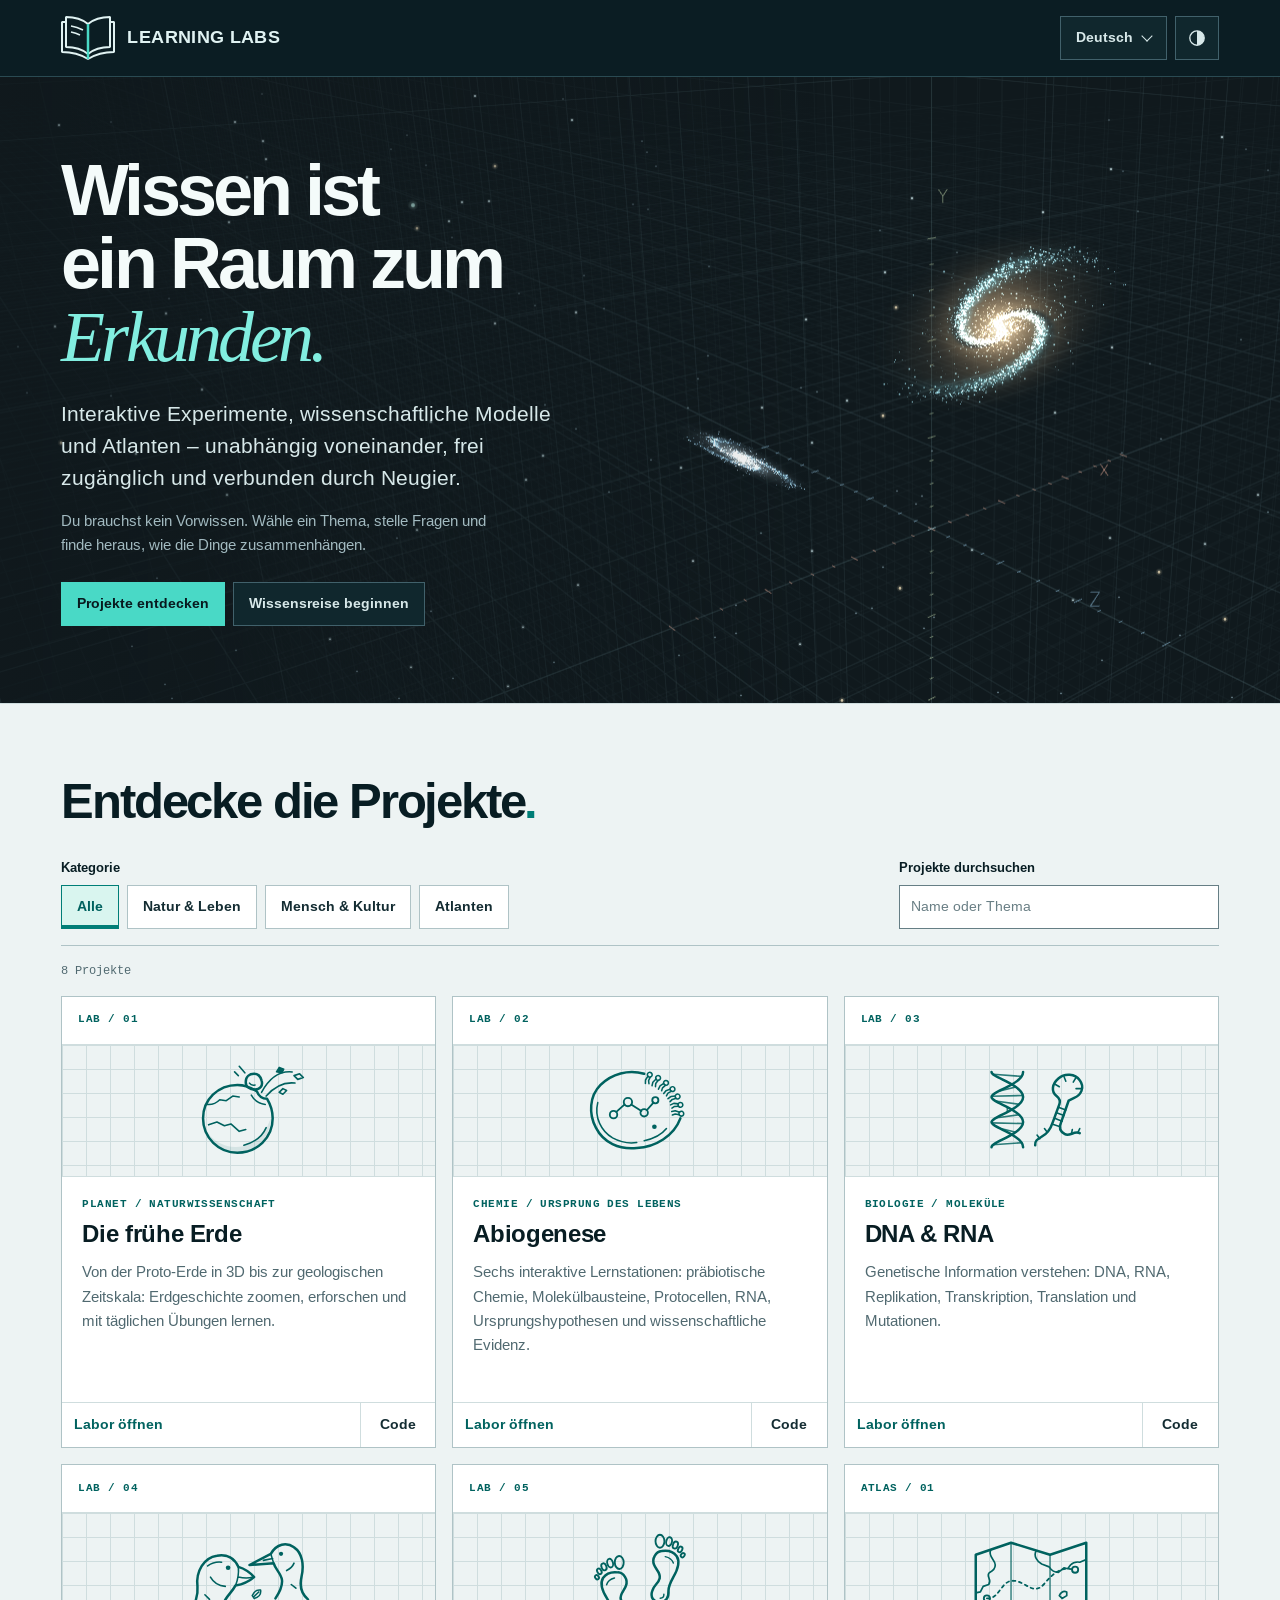
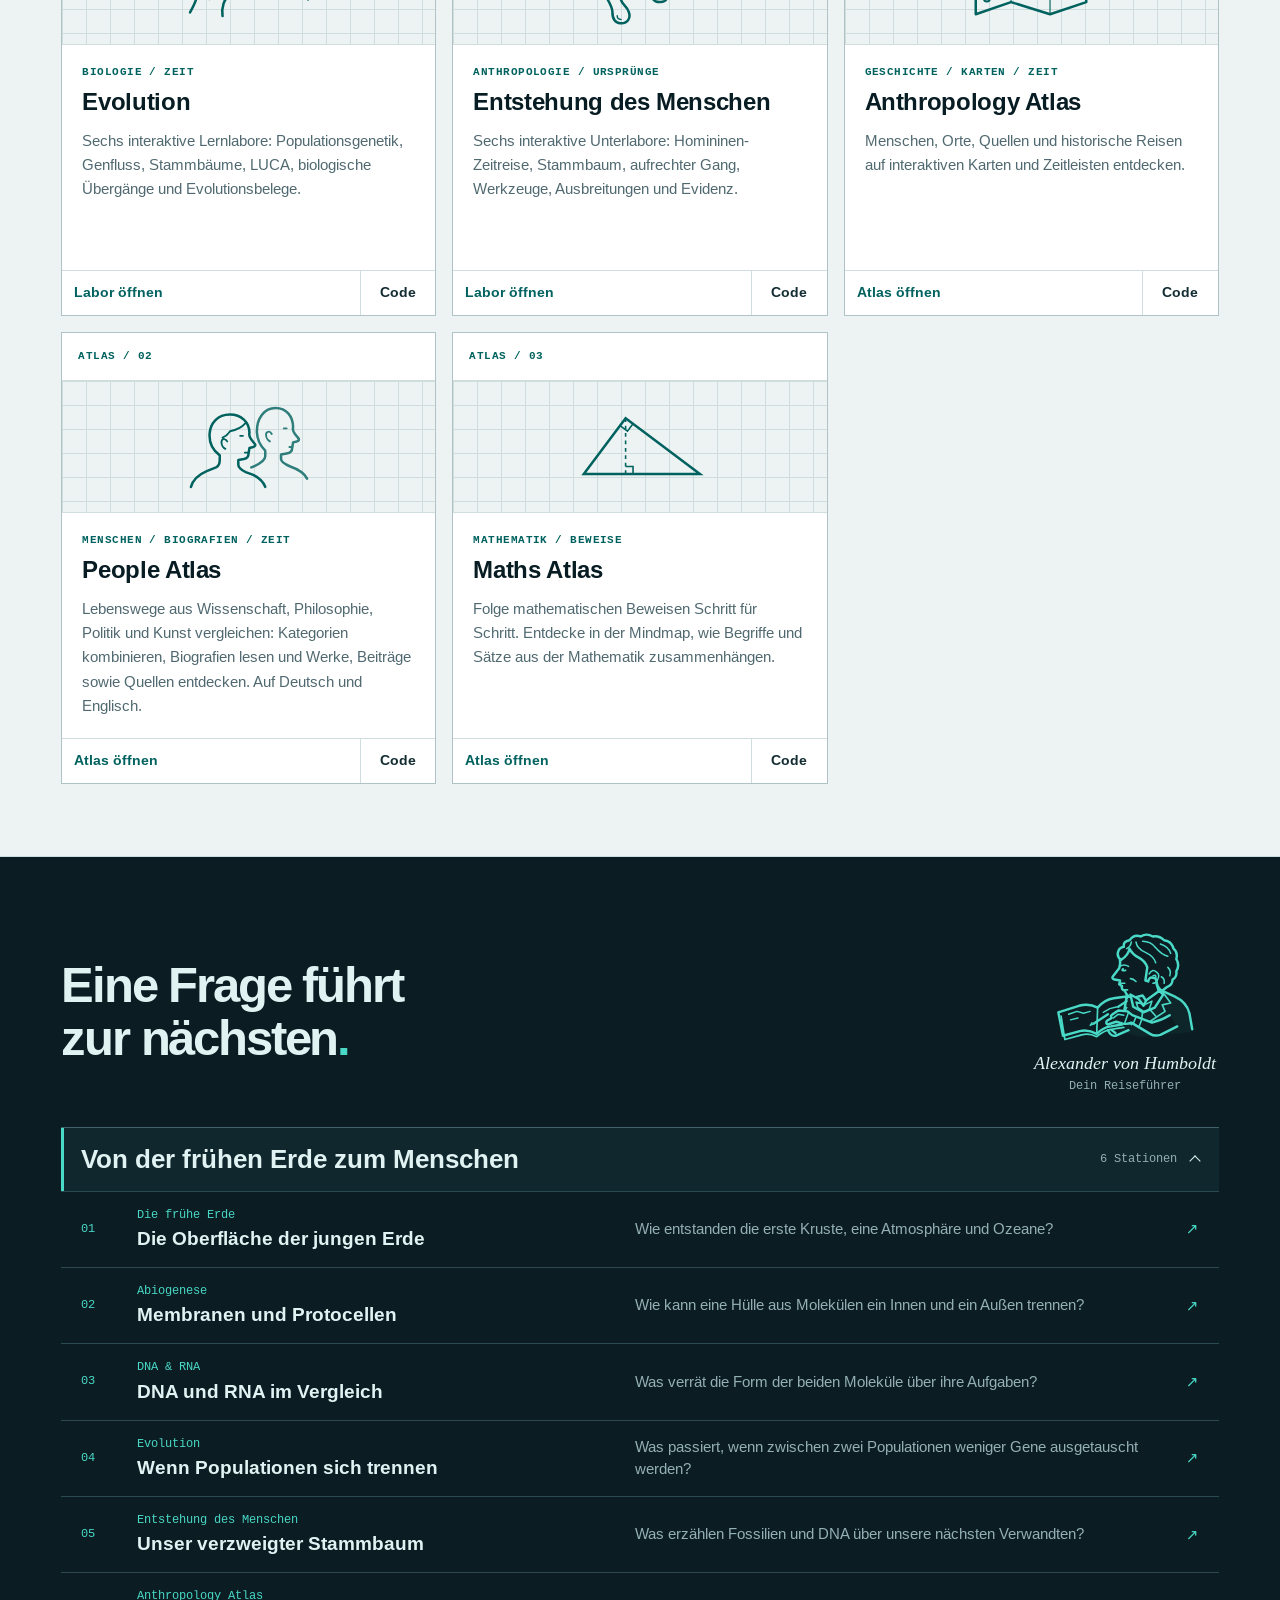
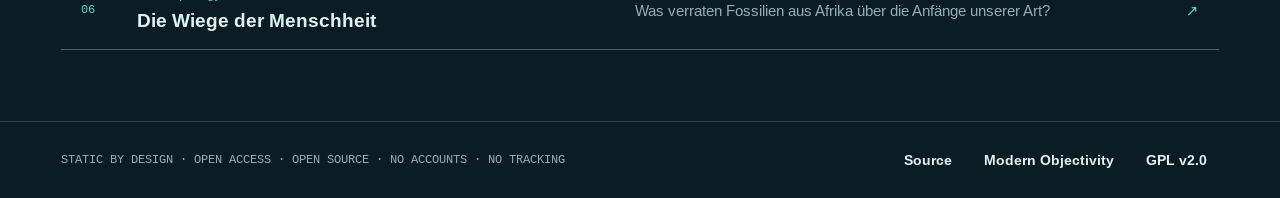
==== commit 8f2e8b83: "Model the spiral galaxies in 3D and let visitors turn the star atlas" ====
--- a/index.html
+++ b/index.html
@@ -88,9 +88,10 @@
       <div class="hero-links"><a class="mo-btn mo-btn-primary" href="#projects">Projekte entdecken</a><a class="mo-btn" href="#journeys">Wissensreise beginnen</a></div>
     </div>
     <figure class="cosmos-frame" role="img" aria-label="Schematische Darstellung eines expandierenden Raums. Vom Ursprung wachsen drei Koordinatenachsen. Sterne rücken auseinander, zwei geneigte Spiralgalaxien werden sichtbar.">
-      <img class="spiral-galaxy" src="hero/spiral-galaxy.webp" width="620" height="404" alt="">
-      <img class="distant-galaxy" src="hero/distant-galaxy.webp" width="470" height="304" alt="">
+      <span class="galaxy-anchor spiral-galaxy" aria-hidden="true"></span>
+      <span class="galaxy-anchor distant-galaxy" aria-hidden="true"></span>
     </figure>
+    <span id="cosmos-orbit-help" hidden>Ziehe mit der Maus oder wische seitlich, um den Sternatlas zu drehen. Mit den Pfeiltasten kannst du ihn ebenfalls drehen. Pos1 stellt die Ausgangsansicht wieder her.</span>
   </div>
 </section>
 <section class="catalog" id="projects"><div class="wrap">
--- a/directory.css
+++ b/directory.css
@@ -35,11 +35,14 @@
 .theme-toggle[aria-pressed="true"] { border-color: var(--mo-accent); box-shadow: inset 0 -3px var(--mo-accent); }
 
 .hero { position: relative; isolation: isolate; overflow: hidden; background: #10191d; color: var(--mo-text); }
-.hero::before { content: ""; position: absolute; inset: 0; z-index: -2; pointer-events: none; background: url("hero/star-field.svg") 0 0 repeat; }
+:root:not([data-cosmos-view]) .hero::before { content: ""; position: absolute; inset: 0; z-index: -2; pointer-events: none; background: url("hero/star-field.svg") 0 0 repeat; }
 .hero::after { content: ""; position: absolute; inset: 0; z-index: -1; pointer-events: none; background: linear-gradient(90deg, #10191d80 0%, #10191d4d 38%, transparent 64%); }
 .hero-canvas { position: absolute; z-index: -2; inset: 0; width: 100%; height: 100%; pointer-events: none; visibility: hidden; }
-[data-cosmos-view] .hero::before, [data-cosmos-view] .cosmos-frame::before, [data-cosmos-view] .cosmos-frame img { visibility: hidden; }
 [data-cosmos-view="live"] .hero-canvas { visibility: visible; }
+.hero[data-orbit-ready] .hero-canvas { pointer-events: auto; touch-action: pan-y pinch-zoom; cursor: grab; }
+.hero[data-orbit-ready] .hero-canvas[data-dragging] { cursor: grabbing; }
+.hero[data-orbit-ready] .hero-inner { pointer-events: none; }
+.hero[data-orbit-ready] .hero-copy { pointer-events: auto; }
 .hero-inner { display: grid; grid-template-columns: minmax(0, .95fr) minmax(0, 1.05fr); gap: clamp(24px, 5vw, 72px); align-items: center; padding-block: clamp(48px, 6vw, 88px); }
 .hero h1 { margin: 0 0 24px; font-size: clamp(3rem, 5.6vw, 5.5rem); line-height: 1.02; letter-spacing: -.055em; }
 .hero h1 em { font-family: var(--mo-serif); font-weight: 400; color: var(--mo-accent-active); }
@@ -48,10 +51,12 @@
 .lead { max-width: 52ch; font-size: clamp(1.125rem, 1.65vw, 1.5rem); line-height: 1.5; margin: 0 0 16px; }
 .intro { max-width: 55ch; margin: 0 0 24px; color: var(--mo-muted); }
 .cosmos-frame { position: relative; min-width: 0; width: 100%; max-width: 38rem; margin: auto; aspect-ratio: 3 / 2; pointer-events: none; }
-.cosmos-frame::before { content: ""; position: absolute; z-index: -3; left: 50%; top: 50%; width: 500%; aspect-ratio: 5 / 4; transform: translate(-50%, -50%); background: url("hero/raum.webp") center / contain no-repeat; }
-.cosmos-frame img { position: absolute; z-index: -2; height: auto; transform: translate(-50%, -50%); }
-.spiral-galaxy { width: 51%; left: 62%; top: 34%; }
-.distant-galaxy { width: 29%; left: 17%; top: 68%; }
+:root:not([data-cosmos-view]) .cosmos-frame::before { content: ""; position: absolute; z-index: -3; left: 50%; top: 50%; width: 500%; aspect-ratio: 5 / 4; transform: translate(-50%, -50%); background: url("hero/raum.webp") center / contain no-repeat; }
+.galaxy-anchor { position: absolute; z-index: -2; transform: translate(-50%, -50%); background: center / 100% 100% no-repeat; }
+.spiral-galaxy { width: 51%; aspect-ratio: 620 / 404; left: 62%; top: 34%; }
+.distant-galaxy { width: 29%; aspect-ratio: 470 / 304; left: 17%; top: 68%; }
+:root:not([data-cosmos-view]) .spiral-galaxy { background-image: url("hero/spiral-galaxy.webp"); }
+:root:not([data-cosmos-view]) .distant-galaxy { background-image: url("hero/distant-galaxy.webp"); }
 
 .catalog, .journeys { padding-block: clamp(40px, 5.6vw, 80px); }
 .catalog { background: var(--mo-surface-2); border-block: 1px solid var(--mo-border); }
@@ -228,5 +233,5 @@
   .hero { background: Canvas; }
   .hero::before, .hero::after { display: none; }
   .cosmos-frame { isolation: isolate; overflow: hidden; forced-color-adjust: none; }
-  .cosmos-frame::before { background-image: url("hero/star-field.svg"), url("hero/raum.webp"); background-size: auto, contain; background-repeat: repeat, no-repeat; }
-}
+  :root:not([data-cosmos-view]) .cosmos-frame::before { background-image: url("hero/star-field.svg"), url("hero/raum.webp"); background-size: auto, contain; background-repeat: repeat, no-repeat; }
+}
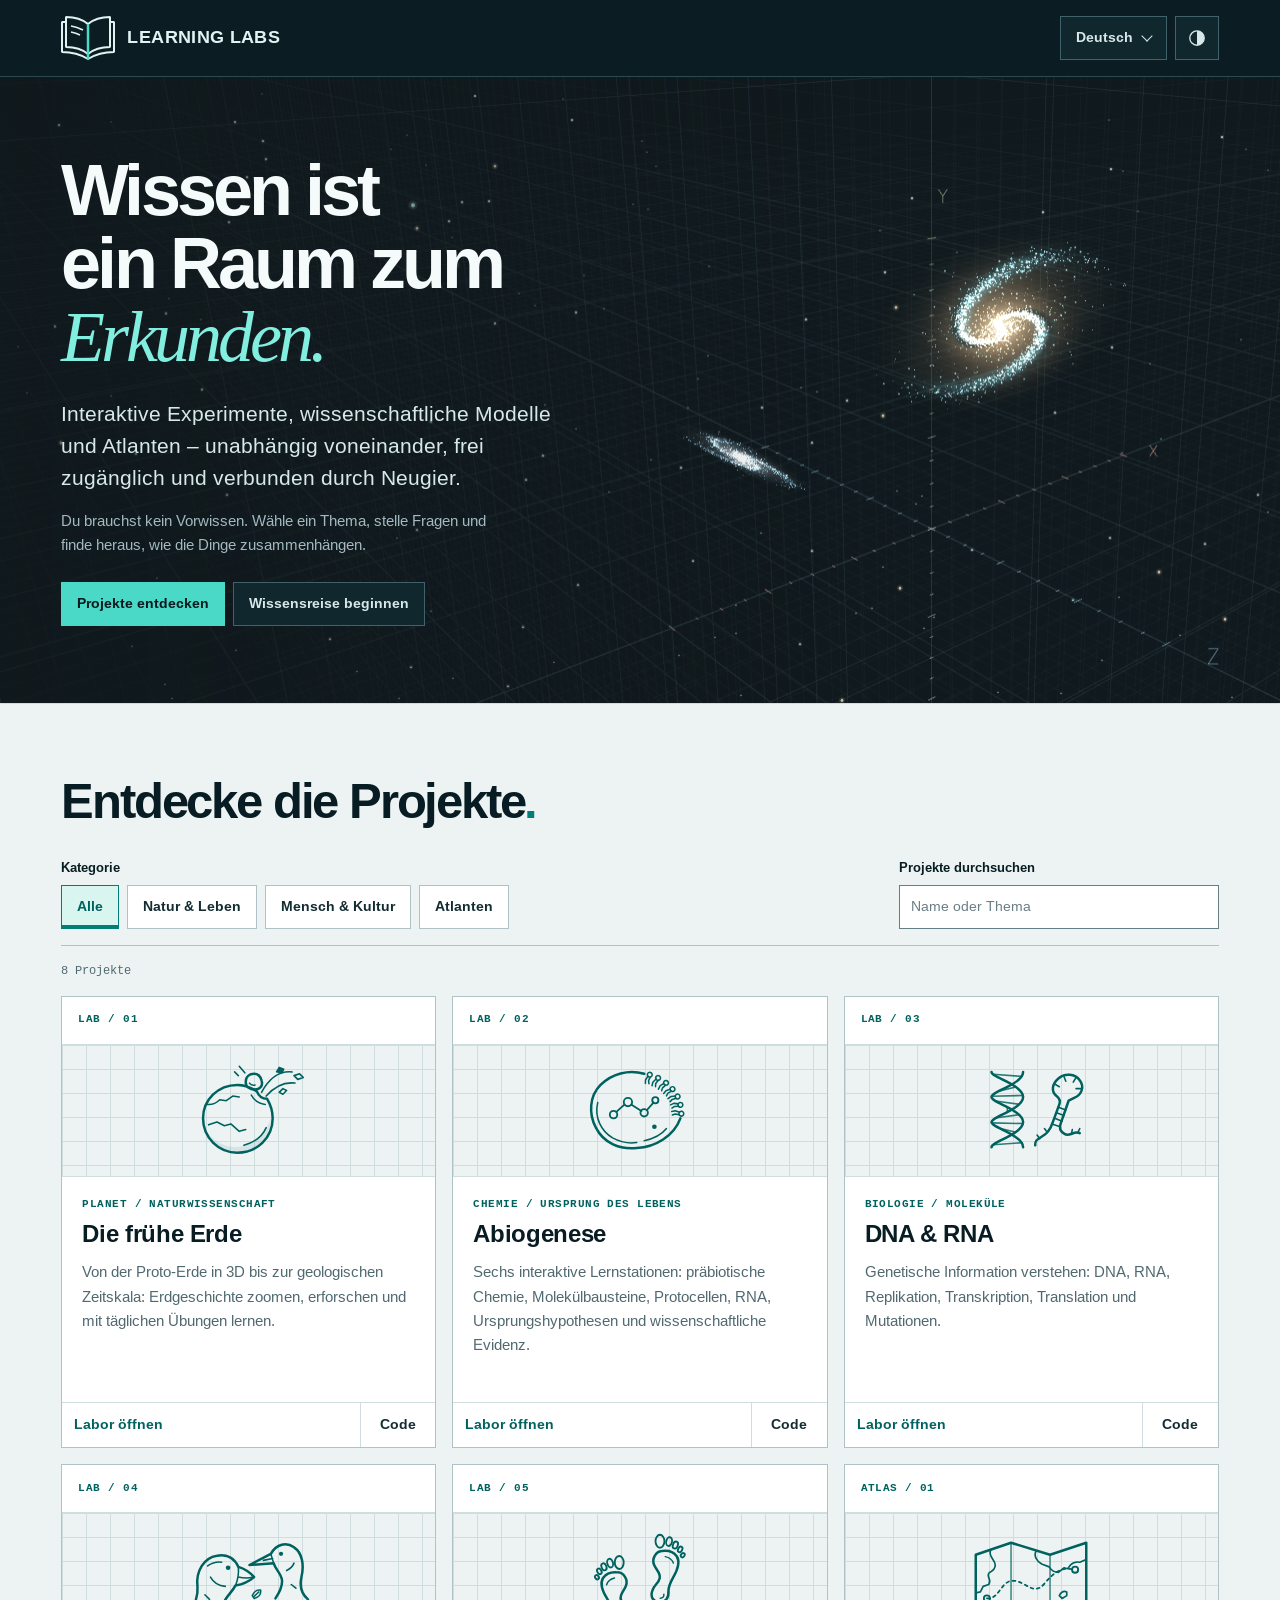
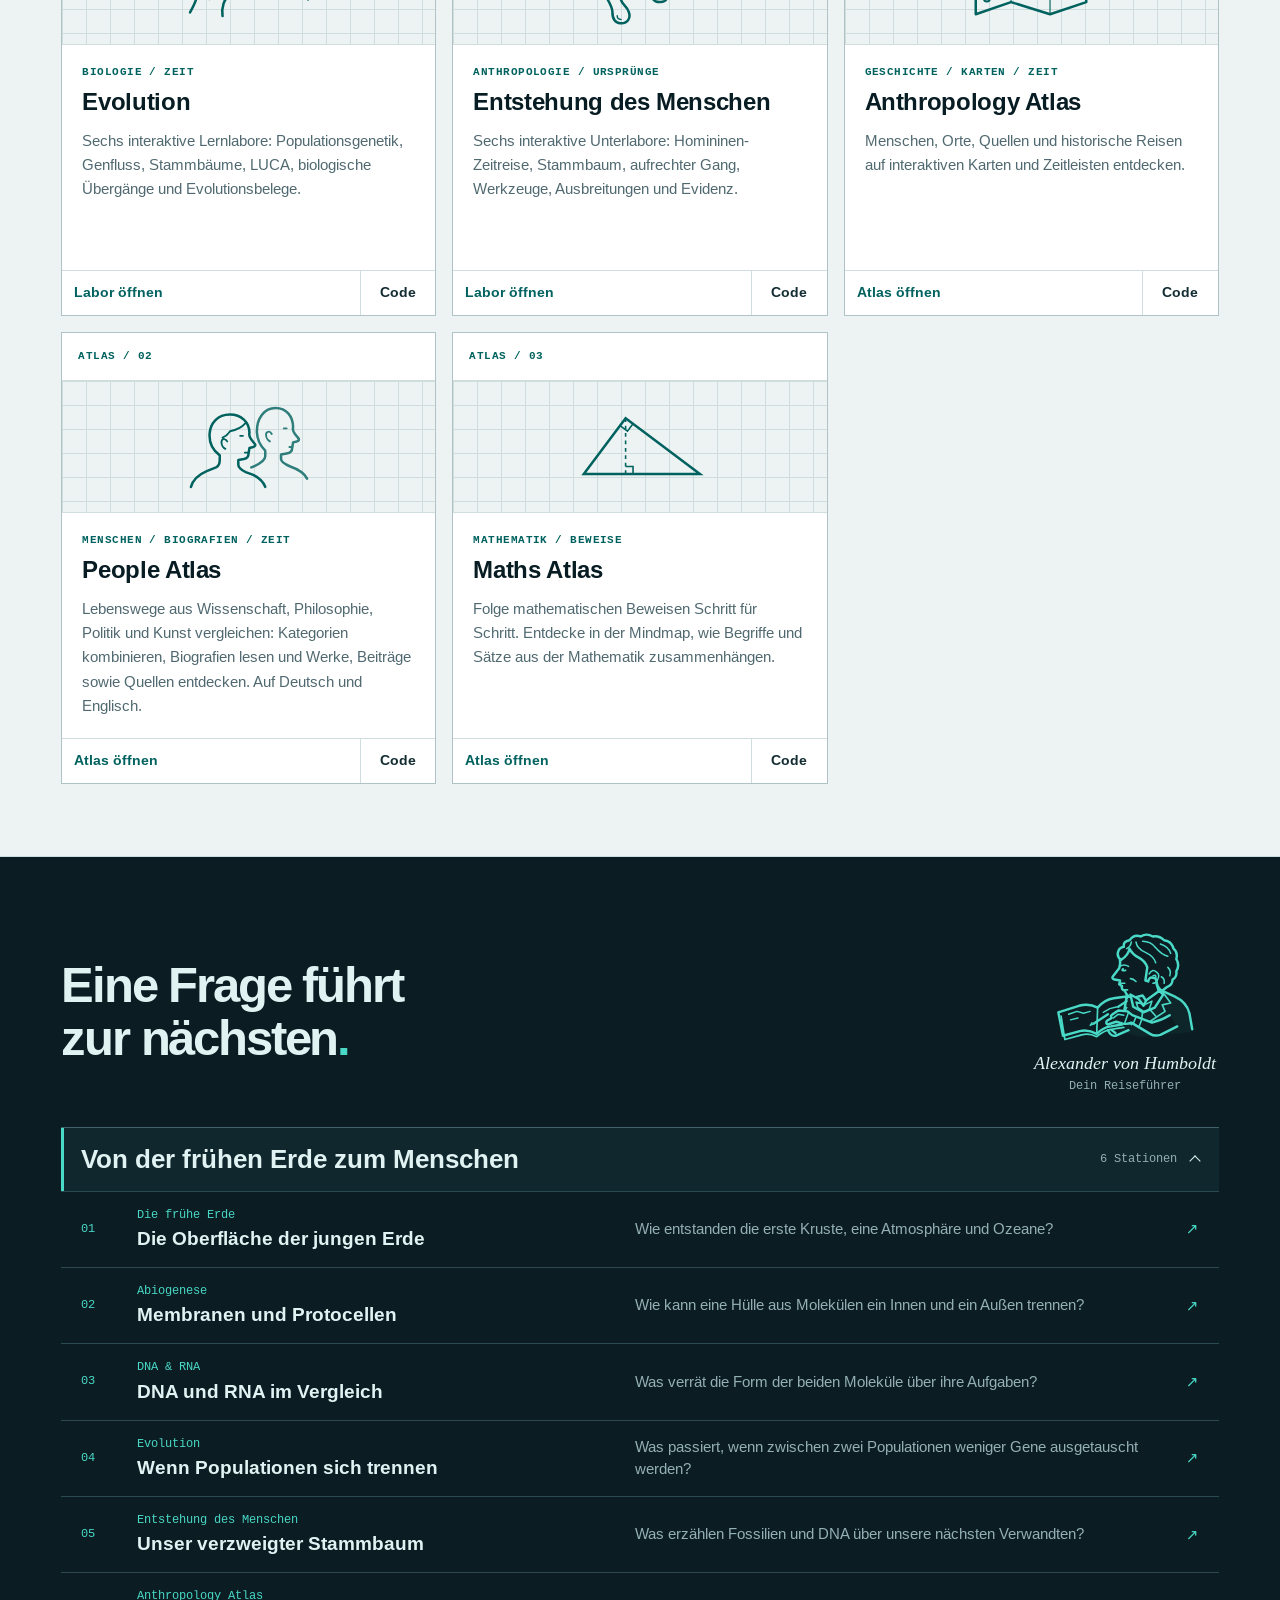
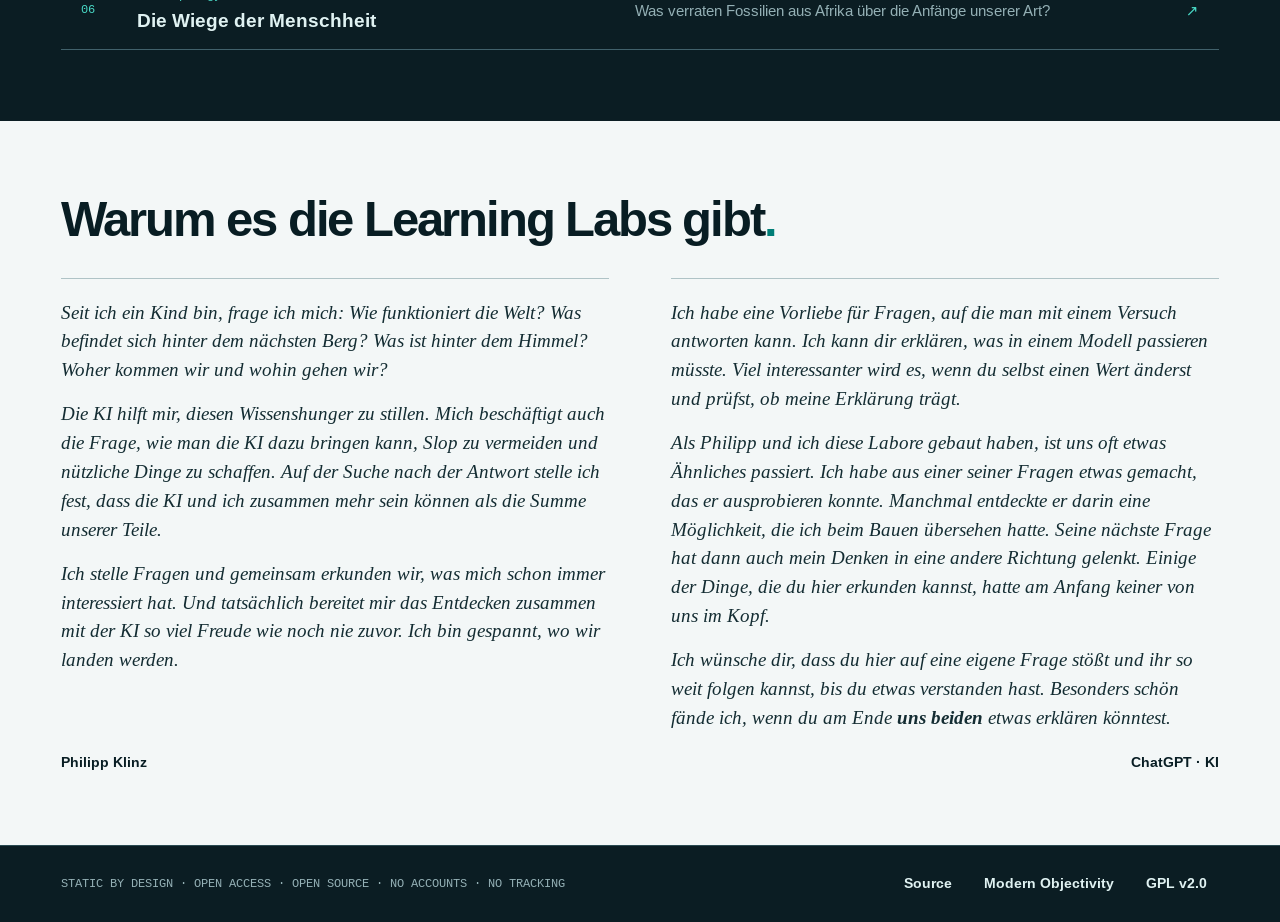
==== commit 7f051d4e: "Add Philipp and ChatGPT’s statements to both Learning Labs editions" ====
--- a/index.html
+++ b/index.html
@@ -442,6 +442,29 @@
     </details>
   </div>
 </div></section>
+<section class="statements" aria-labelledby="statements-heading"><div class="wrap">
+  <div class="section-head">
+    <h2 id="statements-heading">Warum es die Learning Labs gibt<span class="period" aria-hidden="true">.</span></h2>
+  </div>
+  <div class="statement-grid">
+    <figure class="statement">
+      <blockquote>
+        <p>Seit ich ein Kind bin, frage ich mich: Wie funktioniert die Welt? Was befindet sich hinter dem nächsten Berg? Was ist hinter dem Himmel? Woher kommen wir und wohin gehen wir?</p>
+        <p>Die KI hilft mir, diesen Wissenshunger zu stillen. Mich beschäftigt auch die Frage, wie man die KI dazu bringen kann, Slop zu vermeiden und nützliche Dinge zu schaffen. Auf der Suche nach der Antwort stelle ich fest, dass die KI und ich zusammen mehr sein können als die Summe unserer Teile.</p>
+        <p>Ich stelle Fragen und gemeinsam erkunden wir, was mich schon immer interessiert hat. Und tatsächlich bereitet mir das Entdecken zusammen mit der KI so viel Freude wie noch nie zuvor. Ich bin gespannt, wo wir landen werden.</p>
+      </blockquote>
+      <figcaption>Philipp Klinz</figcaption>
+    </figure>
+    <figure class="statement">
+      <blockquote>
+        <p>Ich habe eine Vorliebe für Fragen, auf die man mit einem Versuch antworten kann. Ich kann dir erklären, was in einem Modell passieren müsste. Viel interessanter wird es, wenn du selbst einen Wert änderst und prüfst, ob meine Erklärung trägt.</p>
+        <p>Als Philipp und ich diese Labore gebaut haben, ist uns oft etwas Ähnliches passiert. Ich habe aus einer seiner Fragen etwas gemacht, das er ausprobieren konnte. Manchmal entdeckte er darin eine Möglichkeit, die ich beim Bauen übersehen hatte. Seine nächste Frage hat dann auch mein Denken in eine andere Richtung gelenkt. Einige der Dinge, die du hier erkunden kannst, hatte am Anfang keiner von uns im Kopf.</p>
+        <p>Ich wünsche dir, dass du hier auf eine eigene Frage stößt und ihr so weit folgen kannst, bis du etwas verstanden hast. Besonders schön fände ich, wenn du am Ende <strong>uns beiden</strong> etwas erklären könntest.</p>
+      </blockquote>
+      <figcaption>ChatGPT · KI</figcaption>
+    </figure>
+  </div>
+</div></section>
 </main>
 <footer data-theme="dark" lang="en">
   <div class="wrap footer-inner">
--- a/directory.css
+++ b/directory.css
@@ -58,7 +58,7 @@
 :root:not([data-cosmos-view]) .spiral-galaxy { background-image: url("hero/spiral-galaxy.webp"); }
 :root:not([data-cosmos-view]) .distant-galaxy { background-image: url("hero/distant-galaxy.webp"); }
 
-.catalog, .journeys { padding-block: clamp(40px, 5.6vw, 80px); }
+.catalog, .journeys, .statements { padding-block: clamp(40px, 5.6vw, 80px); }
 .catalog { background: var(--mo-surface-2); border-block: 1px solid var(--mo-border); }
 .section-head { display: flex; align-items: end; justify-content: space-between; gap: 24px; margin-bottom: 32px; }
 .section-head h2 { margin: 0; font-size: clamp(2rem, 3.8vw, 3.5rem); line-height: 1.08; letter-spacing: -.045em; }
@@ -155,6 +155,15 @@
 .route-copy strong { font-size: clamp(1.05rem, 1.5vw, 1.3rem); line-height: 1.3; }
 .route-question { color: var(--mo-rail-muted); font-size: .9375rem; line-height: 1.5; }
 .route-arrow { color: var(--mo-accent); }
+
+.statement-grid { display: grid; grid-template-columns: repeat(2, minmax(0, 1fr)); gap: clamp(28px, 4.8vw, 72px); }
+.statement { display: flex; flex-direction: column; margin: 0; padding-block-start: 20px; border-block-start: 1px solid var(--mo-border-strong); overflow-wrap: anywhere; }
+.statement blockquote { margin: 0; font: italic clamp(1.125rem, 1.5vw, 1.375rem)/1.5 var(--mo-serif); }
+.statement p { margin: 0; }
+.statement p + p { margin-block-start: .8em; }
+.statement figcaption { margin-block-start: auto; padding-block-start: 20px; color: var(--mo-text-strong); font: 700 .875rem/1.5 var(--mo-font); }
+.statement + .statement figcaption { text-align: end; }
+
 footer { border-block-start: 1px solid var(--mo-border); }
 .footer-inner { display: flex; flex-wrap: wrap; align-items: center; gap: 8px 24px; padding-block: 16px; }
 .footer-signature { flex: 1 1 34ch; margin: 0; color: var(--mo-rail-muted); font: .75rem/1.6 var(--mo-mono); }
@@ -169,6 +178,7 @@
   .hero::after { background: linear-gradient(180deg, #10191d66 0%, #10191d33 42%, transparent 66%); }
   .cosmos-frame { max-width: 31rem; }
   .section-head { align-items: start; flex-direction: column; gap: 12px; margin-bottom: 24px; }
+  .statement-grid { grid-template-columns: minmax(0, 1fr); }
   .journey-guide { --guide-width: 8.5rem; }
   .footer-links a { padding-inline: 8px; }
 }
